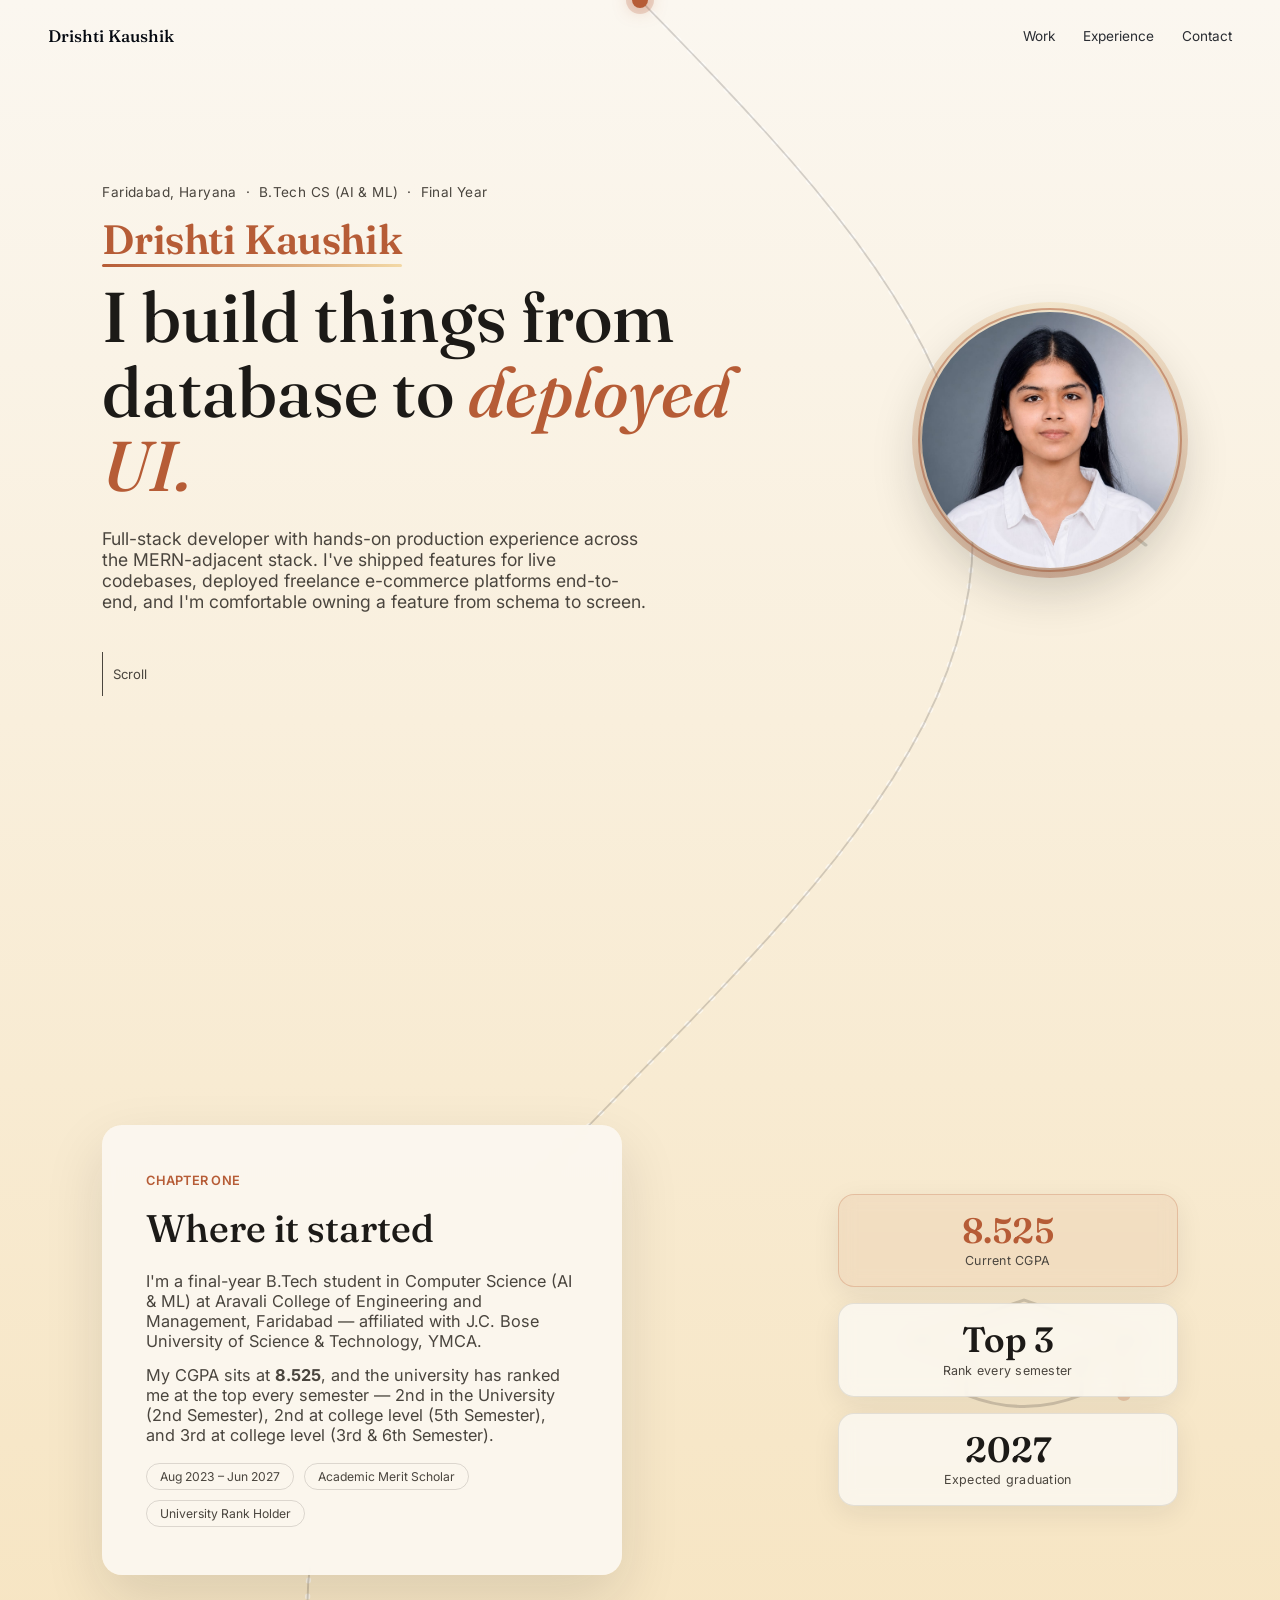
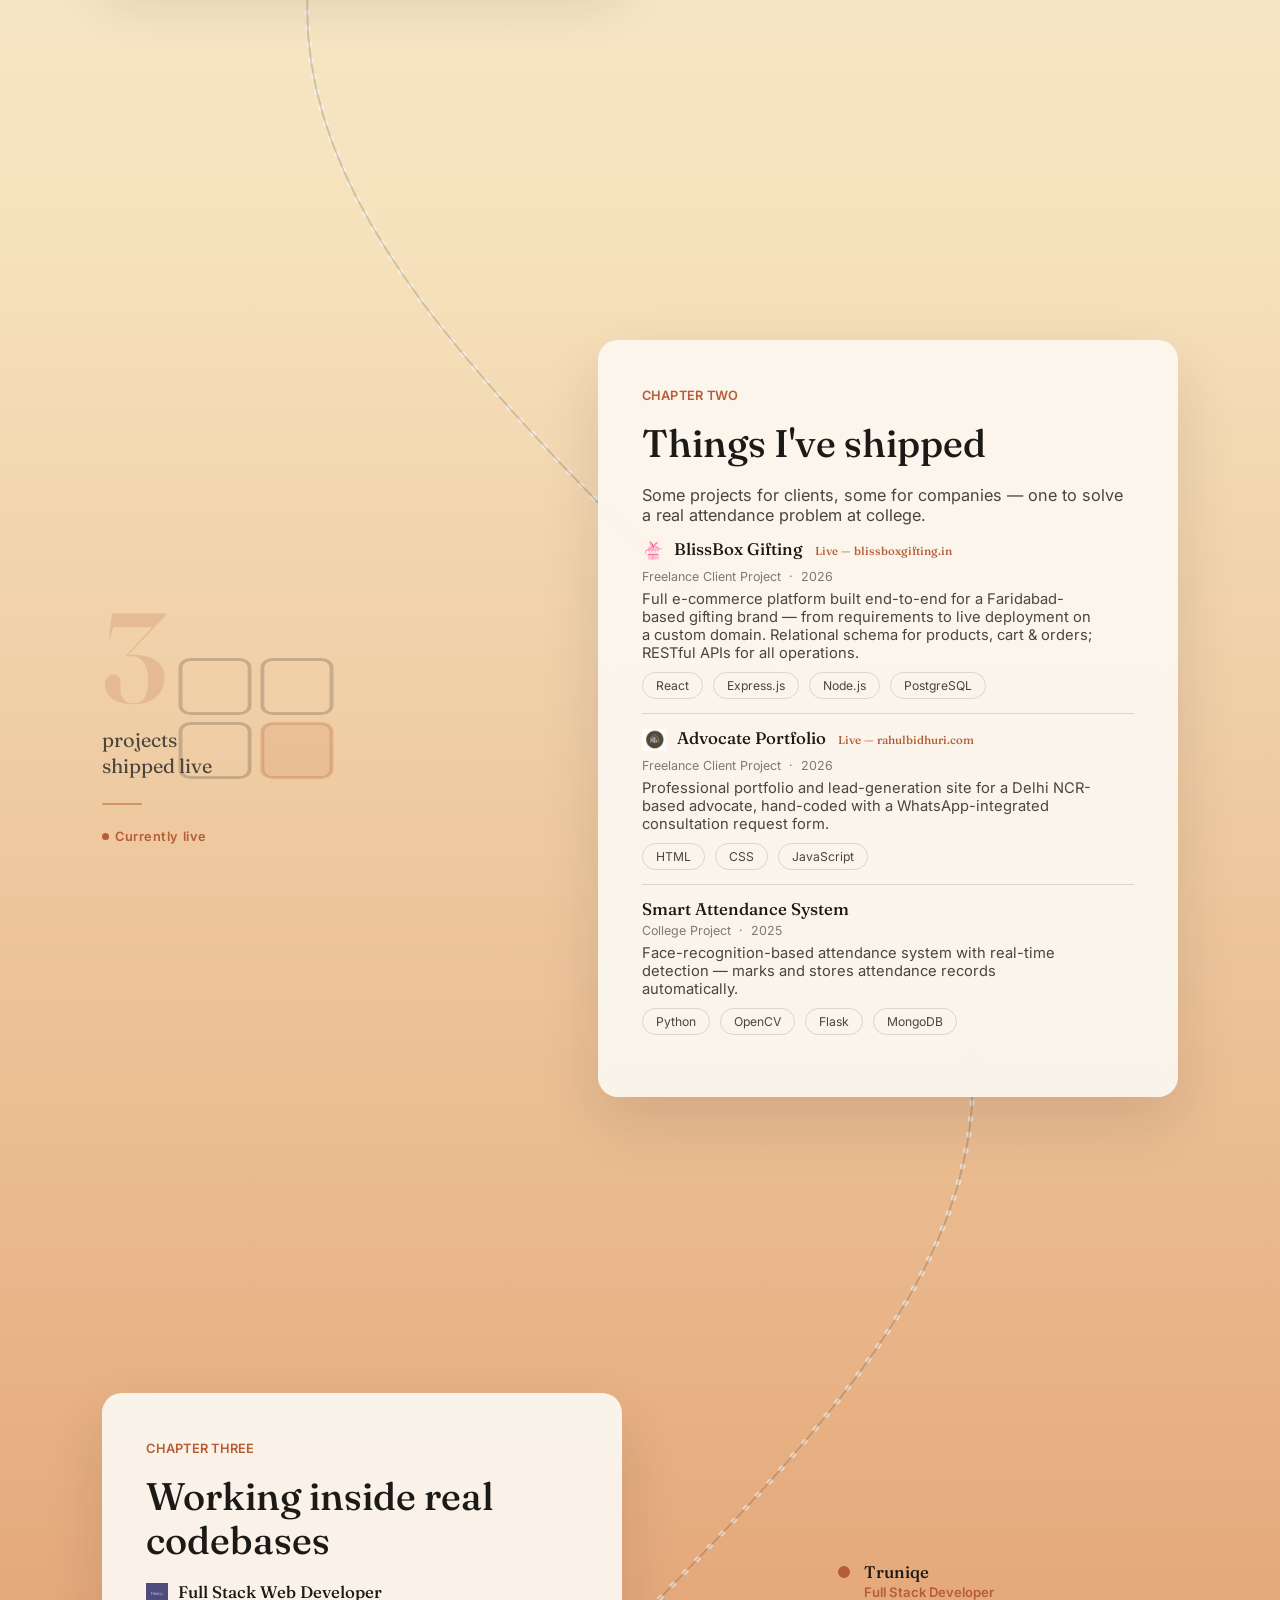
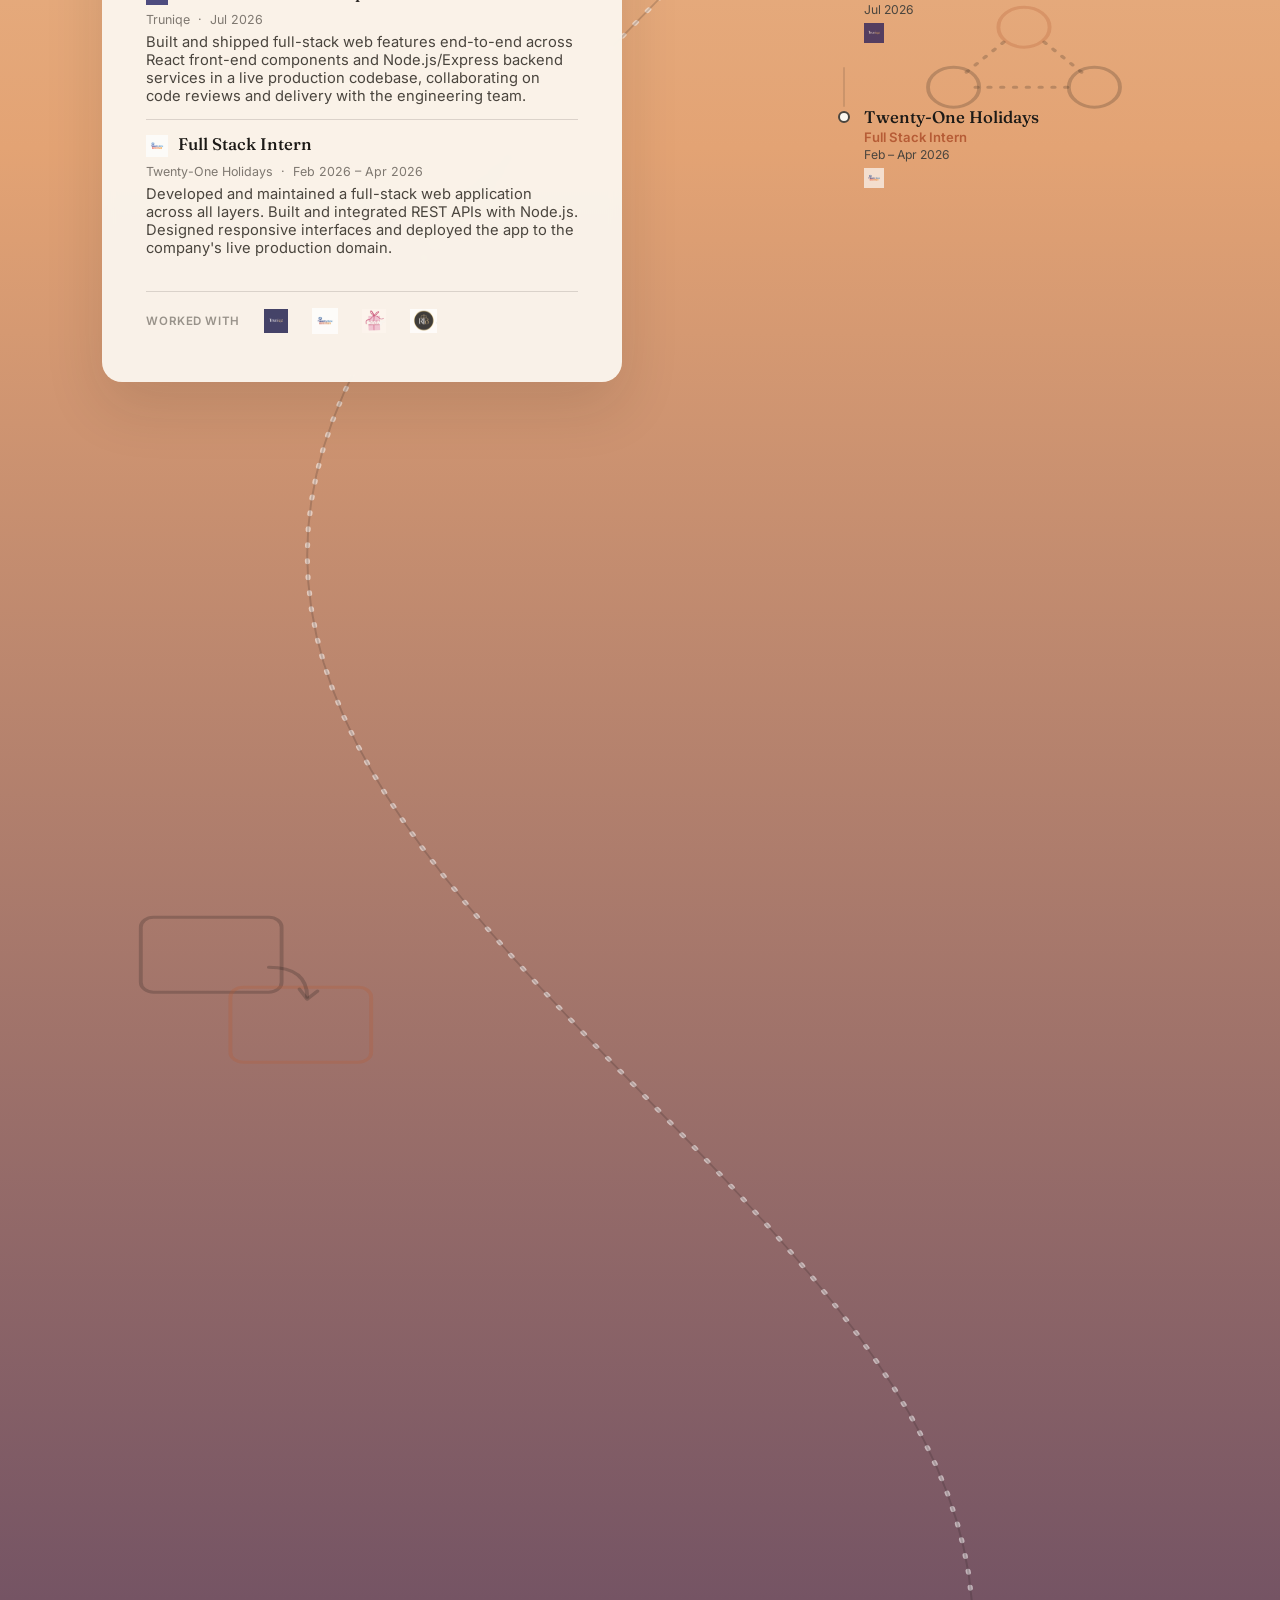
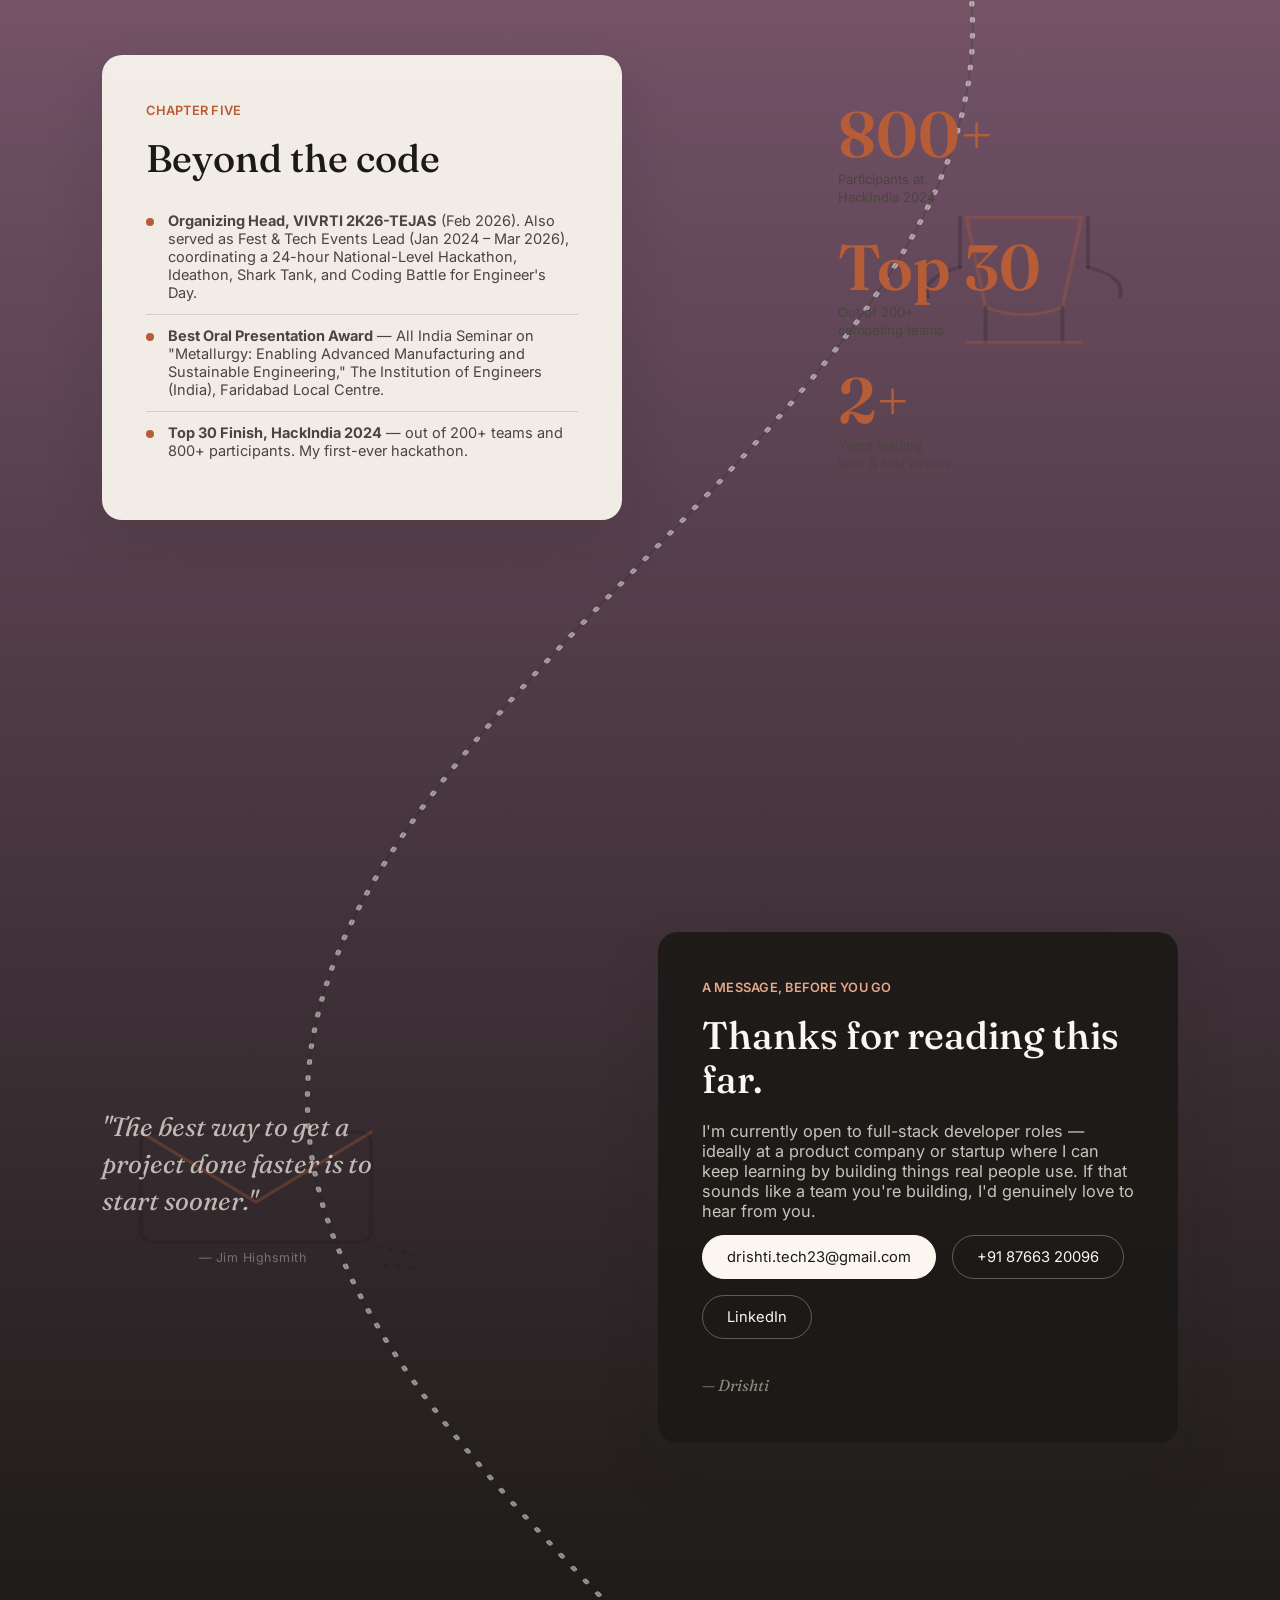
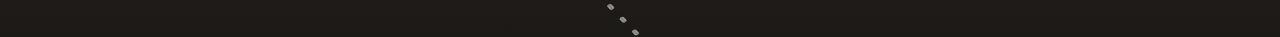
==== index.html @ e334a16b "Add files via upload" ====
<!DOCTYPE html>
<html lang="en">
<head>
<meta charset="UTF-8">
<meta name="viewport" content="width=device-width, initial-scale=1.0, maximum-scale=1, user-scalable=no">
<title>Drishti Kaushik — Full Stack Developer</title>
<meta name="description" content="Drishti Kaushik is a Full Stack Developer (React, Node.js, Express, PostgreSQL, MongoDB) based in Faridabad, India. Final-year B.Tech CS (AI & ML) student with production experience across freelance and internship roles.">
<link rel="preconnect" href="https://fonts.googleapis.com">
<link rel="preconnect" href="https://fonts.gstatic.com" crossorigin>
<link href="https://fonts.googleapis.com/css2?family=Fraunces:ital,opsz,wght@0,9..144,400;0,9..144,500;0,9..144,600;1,9..144,500&family=Inter:wght@400;500;600&display=swap" rel="stylesheet">
<style>
  :root{
    --ink:#1C1A17;
    --ink-soft:#4A453E;
    --paper:#FBF7F0;
    --line: rgba(28,26,23,0.14);
    --accent:#B65C36;
    --font-serif:'Fraunces', serif;
    --font-sans:'Inter', sans-serif;
  }
  *{ margin:0; padding:0; box-sizing:border-box; }
  html{ scroll-behavior:smooth; }
  @media (prefers-reduced-motion: reduce){
    html{ scroll-behavior:auto; }
    *{ transition-duration:0.001ms !important; animation-duration:0.001ms !important; }
  }
  body{
    font-family:var(--font-sans);
    color:var(--ink);
    background:var(--paper);
    overflow-x:hidden;
    position:relative;
  }
  a{ color:inherit; }
  ::selection{ background:var(--accent); color:#fff; }

  /* ---------- continuous illustrated scene ---------- */
  #journeyScene{
    position:absolute;
    top:0; left:0;
    width:100%;
    z-index:0;
    pointer-events:none;
  }
  #journeyScene svg{ display:block; width:100%; height:100%; }

  .trail-marker{
    position:absolute;
    top:0; left:0;
    width:16px; height:16px;
    margin:-8px 0 0 -8px;
    border-radius:50%;
    background:var(--accent);
    box-shadow:0 0 0 6px rgba(182,92,54,0.22), 0 0 18px rgba(182,92,54,0.5);
    z-index:1;
    transition:background .4s ease, box-shadow .4s ease;
  }
  .trail-marker.night{
    background:#F3D9A6;
    box-shadow:0 0 0 6px rgba(243,217,166,0.22), 0 0 18px rgba(243,217,166,0.55);
  }

  /* ---------- nav ---------- */
  .top-nav{
    position:fixed; top:0; left:0; right:0;
    z-index:60;
    display:flex; justify-content:space-between; align-items:center;
    padding:26px 48px;
    mix-blend-mode:difference;
  }
  .top-nav a, .top-nav span{ color:#fff; }
  .brand{ font-family:var(--font-serif); font-size:1.05rem; font-weight:500; }
  .top-nav nav{ display:flex; gap:28px; font-size:0.85rem; }
  .top-nav nav a{ text-decoration:none; opacity:0.85; }
  .top-nav nav a:hover{ opacity:1; }
  @media (max-width:600px){
    .top-nav{ padding:20px 24px; }
    .top-nav nav{ gap:16px; font-size:0.78rem; }
  }

  main{ position:relative; z-index:2; }

  section{
    min-height:100vh;
    display:flex;
    align-items:center;
    padding:140px 8vw;
  }

  /* ---------- hero ---------- */
  .hero{
    flex-direction:row;
    align-items:center;
    justify-content:flex-start;
    gap:6vw;
    padding-top:120px;
    min-height:100vh;
  }
  .hero-photo-col{
    flex-shrink:0;
    display:flex;
    align-items:center;
    justify-content:center;
  }
  .hero-photo-wrap{
    position:relative;
    width:clamp(180px, 20vw, 280px);
    height:clamp(180px, 20vw, 280px);
  }
  .hero-photo-wrap::before{
    content:'';
    position:absolute;
    inset:-10px;
    border-radius:50%;
    background:conic-gradient(from 180deg, var(--accent), #F3D9A6, var(--accent));
    opacity:0.35;
    animation:spinRing 8s linear infinite;
  }
  @keyframes spinRing{ to{ transform:rotate(360deg); } }
  .hero-photo-wrap::after{
    content:'';
    position:absolute;
    inset:-4px;
    border-radius:50%;
    border:2px solid rgba(182,92,54,0.5);
  }
  .hero-photo{
    width:100%; height:100%;
    border-radius:50%;
    object-fit:cover;
    object-position:top center;
    position:relative;
    z-index:1;
    box-shadow:0 20px 50px rgba(28,26,23,0.22);
  }
  .hero-text-col{
    flex:1;
    min-width:0;
  }
  .hero .kicker{
    font-family:var(--font-sans);
    font-size:0.85rem;
    letter-spacing:0.03em;
    color:var(--ink-soft);
    margin-bottom:14px;
  }
  .hero-name{
    font-family:var(--font-serif);
    font-weight:600;
    font-size:clamp(1.5rem, 3.2vw, 2.6rem);
    color:var(--accent);
    display:inline-block;
    position:relative;
    margin-bottom:12px;
    letter-spacing:-0.01em;
  }
  .hero-name::after{
    content:'';
    position:absolute;
    left:0; bottom:-3px;
    width:100%; height:3px;
    border-radius:2px;
    background:linear-gradient(90deg, var(--accent), #F3D9A6, var(--accent));
    background-size:200% 100%;
    animation:shimmer 3s ease-in-out infinite;
  }
  @keyframes shimmer{ 0%,100%{ background-position:0% 50%; } 50%{ background-position:100% 50%; } }
  .hero h1{
    font-family:var(--font-serif);
    font-weight:500;
    font-size:clamp(2.2rem, 5.5vw, 4.6rem);
    line-height:1.06;
    max-width:16ch;
    margin-bottom:24px;
    margin-top:4px;
  }
  .hero h1 em{ font-style:italic; color:var(--accent); }
  .hero p{
    font-size:1.1rem;
    color:var(--ink-soft);
    max-width:50ch;
    margin-bottom:40px;
  }
  .scroll-hint{
    display:flex; align-items:center; gap:10px;
    font-size:0.82rem; color:var(--ink-soft);
  }
  .scroll-hint .stem{
    width:1px; height:44px;
    background:var(--ink-soft);
    animation:hint 2.2s ease-in-out infinite;
  }
  @keyframes hint{ 0%,100%{ transform:scaleY(1); opacity:.6; } 50%{ transform:scaleY(0.4); opacity:1; } }

  /* ---------- chapter panel ---------- */
  .chapter{ justify-content:flex-start; }
  .chapter.reverse{ justify-content:flex-end; }

  .panel{
    background:rgba(251,247,240,0.94);
    backdrop-filter: blur(6px);
    border-radius:20px;
    padding:48px 44px;
    max-width:520px;
    box-shadow:0 24px 60px rgba(28,26,23,0.12);
    opacity:0; transform:translateY(24px);
    transition:opacity .7s ease, transform .7s ease;
  }
  .chapter.in-view .panel{ opacity:1; transform:translateY(0); }

  .panel.dark{
    background:rgba(28,26,23,0.92);
    color:var(--paper);
  }
  .panel.dark .chapter-eyebrow{ color:#E7A788; }
  .panel.dark p{ color:#C9C4BA; }

  .chapter-eyebrow{
    font-size:0.8rem; color:var(--accent);
    font-family:var(--font-sans); font-weight:600;
    letter-spacing:0.02em;
    margin-bottom:18px;
  }
  .panel h2{
    font-family:var(--font-serif); font-weight:500;
    font-size:clamp(1.7rem, 3vw, 2.4rem);
    margin-bottom:20px; line-height:1.15;
  }
  .panel p{
    font-size:1.02rem; color:var(--ink-soft);
    max-width:52ch; margin-bottom:14px;
  }

  .tag-row{ display:flex; flex-wrap:wrap; gap:10px; margin-top:18px; }
  .tag-row span{
    font-size:0.76rem; padding:5px 13px;
    border:1px solid var(--line); border-radius:20px;
    color:var(--ink-soft);
  }

  .work-list{ margin-top:6px; }
  .work-item{
    padding:14px 0;
    border-bottom:1px solid var(--line);
  }
  .work-item:last-child{ border-bottom:none; }
  .work-item:first-child{ padding-top:0; }
  .work-item h3{
    font-family:var(--font-serif); font-weight:500;
    font-size:1.05rem; margin-bottom:4px;
  }
  .work-item p{ font-size:0.92rem; color:var(--ink-soft); max-width:50ch; margin:0; }
  .work-item .status{ font-size:0.72rem; color:var(--accent); margin-left:8px; font-weight:500; }
  .work-item .meta{ font-size:0.78rem; color:var(--ink-soft); opacity:0.7; margin-bottom:6px; }

  /* ---------- skills grid ---------- */
  .skills-grid{
    display:grid;
    grid-template-columns:1fr 1fr;
    gap:16px;
    margin-top:18px;
  }
  .skill-group .sg-label{
    font-size:0.74rem; font-weight:600; letter-spacing:0.04em;
    color:var(--accent); text-transform:uppercase;
    margin-bottom:8px;
  }
  .skill-group .sg-items{
    display:flex; flex-wrap:wrap; gap:6px;
  }
  .skill-group .sg-items span{
    font-size:0.76rem; padding:4px 11px;
    border:1px solid var(--line); border-radius:20px;
    color:var(--ink-soft);
  }

  /* ---------- achievement list ---------- */
  .ach-list{ margin-top:14px; }
  .ach-item{
    display:flex; gap:14px; align-items:flex-start;
    padding:12px 0; border-bottom:1px solid var(--line);
  }
  .ach-item:last-child{ border-bottom:none; }
  .ach-dot{
    width:8px; height:8px; border-radius:50%;
    background:var(--accent); flex-shrink:0;
    margin-top:6px;
  }
  .ach-item p{ font-size:0.91rem; color:var(--ink-soft); margin:0; }

  /* ---------- closing ---------- */
  .closing-links{ display:flex; gap:16px; flex-wrap:wrap; margin-top:8px; }
  .closing-links a{
    font-size:0.92rem; text-decoration:none;
    padding:12px 24px; border-radius:28px;
    border:1px solid rgba(251,247,240,0.3);
    transition:background .2s ease, border-color .2s ease;
  }
  .closing-links a.primary{ background:var(--paper); color:var(--ink); border-color:var(--paper); }
  .closing-links a:hover{ border-color:#fff; }
  .closing-sign{
    margin-top:36px; font-family:var(--font-serif); font-style:italic;
    color:#8f897d; font-size:1rem;
  }

  /* ---------- logo strip ---------- */
  .logo-strip{
    display:flex;
    align-items:center;
    gap:24px;
    flex-wrap:wrap;
    margin-top:20px;
    padding-top:16px;
    border-top:1px solid var(--line);
  }
  .logo-strip-label{
    font-size:0.72rem;
    font-weight:600;
    letter-spacing:0.05em;
    color:var(--ink-soft);
    opacity:0.55;
    text-transform:uppercase;
    white-space:nowrap;
  }
  .logo-strip img{
    height:28px;
    width:auto;
    object-fit:contain;
    opacity:0.75;
    transition:opacity .25s ease, filter .25s ease;
    filter:grayscale(30%);
  }
  .logo-strip img:hover{
    opacity:1;
    filter:grayscale(0%);
  }
  /* client logo inline in work-item header */
  .work-item-head{
    display:flex;
    align-items:center;
    gap:10px;
    margin-bottom:6px;
    flex-wrap:wrap;
  }
  .client-logo{
    height:22px;
    width:auto;
    object-fit:contain;
    opacity:0.7;
    flex-shrink:0;
    transition:opacity .2s;
  }
  .work-item:hover .client-logo{ opacity:1; }

  /* ---------- side deco panels ---------- */
  .chapter.has-deco{ justify-content:space-between; gap:4vw; }
  .side-deco{
    flex:1;
    max-width:340px;
    display:flex;
    flex-direction:column;
    align-items:center;
    justify-content:center;
    gap:16px;
    opacity:0;
    transform:translateY(20px);
    transition:opacity .8s ease .15s, transform .8s ease .15s;
    pointer-events:none;
  }
  .chapter.in-view .side-deco{ opacity:1; transform:translateY(0); }

  /* stat cards (ch1 education) */
  .stat-card{
    background:rgba(251,247,240,0.88);
    backdrop-filter:blur(8px);
    border:1px solid rgba(28,26,23,0.1);
    border-radius:16px;
    padding:18px 28px;
    text-align:center;
    width:100%;
    box-shadow:0 8px 28px rgba(28,26,23,0.08);
    transition:transform .3s ease, box-shadow .3s ease;
  }
  .stat-card:hover{ transform:translateY(-3px); box-shadow:0 14px 36px rgba(28,26,23,0.13); }
  .stat-card.accent{ background:rgba(182,92,54,0.08); border-color:rgba(182,92,54,0.25); }
  .stat-num{
    font-family:var(--font-serif);
    font-size:2.2rem;
    font-weight:600;
    color:var(--ink);
    line-height:1;
  }
  .stat-card.accent .stat-num{ color:var(--accent); }
  .stat-label{
    font-size:0.78rem;
    color:var(--ink-soft);
    margin-top:5px;
    letter-spacing:0.02em;
  }

  /* project count deco (work section) */
  .deco-projects-count{ align-items:flex-start; }
  .big-count{
    font-family:var(--font-serif);
    font-size:clamp(5rem, 10vw, 8rem);
    font-weight:600;
    line-height:1;
    color:var(--accent);
    opacity:0.18;
  }
  .big-count-label{
    font-family:var(--font-serif);
    font-size:1.25rem;
    color:var(--ink-soft);
    margin-top:-10px;
    line-height:1.3;
  }
  .deco-divider{
    width:40px; height:2px;
    background:var(--accent);
    border-radius:2px;
    margin:8px 0;
    opacity:0.5;
  }
  .deco-live-tag{
    display:inline-flex; align-items:center; gap:6px;
    font-size:0.8rem; font-weight:600;
    color:var(--accent);
    letter-spacing:0.04em;
  }
  .deco-live-tag::before{
    content:'';
    width:7px; height:7px; border-radius:50%;
    background:var(--accent);
    animation:pulse 1.8s ease-in-out infinite;
  }
  @keyframes pulse{ 0%,100%{opacity:1;transform:scale(1);} 50%{opacity:0.4;transform:scale(0.7);} }

  /* employment timeline deco (experience) */
  .deco-timeline{ align-items:flex-start; gap:0; }
  .tl-item{ display:flex; gap:14px; align-items:flex-start; }
  .tl-dot{
    width:12px; height:12px; border-radius:50%;
    border:2px solid var(--ink-soft);
    background:var(--paper);
    flex-shrink:0; margin-top:4px;
    transition:border-color .3s;
  }
  .tl-dot.accent{ border-color:var(--accent); background:var(--accent); }
  .tl-content{ padding-bottom:24px; }
  .tl-connector{ width:2px; height:40px; background:rgba(28,26,23,0.12); margin-left:5px; border-radius:1px; }
  .tl-co{ font-family:var(--font-serif); font-size:1.05rem; font-weight:500; color:var(--ink); }
  .tl-role{ font-size:0.82rem; color:var(--accent); font-weight:600; margin-top:2px; }
  .tl-dates{ font-size:0.76rem; color:var(--ink-soft); margin-top:2px; }
  .tl-logo{ height:20px; width:auto; object-fit:contain; opacity:0.65; margin-top:6px; display:block; }

  /* terminal / code deco (skills) */
  .deco-terminal{
    width:100%; max-width:320px;
    background:rgba(28,26,23,0.90);
    border-radius:14px;
    overflow:hidden;
    box-shadow:0 16px 40px rgba(28,26,23,0.28);
  }
  .term-bar{
    background:rgba(255,255,255,0.07);
    padding:10px 14px;
    display:flex; align-items:center; gap:7px;
  }
  .term-dot{ width:10px; height:10px; border-radius:50%; flex-shrink:0; }
  .term-dot.r{ background:#FF5F56; }
  .term-dot.y{ background:#FFBD2E; }
  .term-dot.g{ background:#27C93F; }
  .term-title{ font-size:0.72rem; color:rgba(255,255,255,0.35); margin-left:auto; }
  .term-body{ padding:16px 18px; font-family:'Courier New', monospace; font-size:0.8rem; line-height:1.7; color:rgba(251,247,240,0.75); }
  .term-kw{ color:#E7A788; }
  .term-str{ color:#B8E49A; }
  .term-cursor{ color:var(--accent); animation:blink 1.1s step-end infinite; }
  @keyframes blink{ 0%,100%{opacity:1;} 50%{opacity:0;} }

  /* achievement numbers deco (ch5) */
  .deco-ach-nums{ gap:28px; align-items:flex-start; }
  .ach-num-item{}
  .ach-big-num{
    font-family:var(--font-serif);
    font-size:clamp(2.8rem, 5vw, 4rem);
    font-weight:600;
    color:var(--accent);
    line-height:1;
  }
  .ach-big-label{
    font-size:0.82rem;
    color:var(--ink-soft);
    margin-top:4px;
    line-height:1.4;
  }

  /* closing pull-quote */
  .deco-quote{
    max-width:300px;
    text-align:left;
  }
  .deco-quote blockquote{
    font-family:var(--font-serif);
    font-style:italic;
    font-size:clamp(1.2rem, 2.5vw, 1.65rem);
    color:rgba(251,247,240,0.7);
    line-height:1.4;
  }
  .deco-quote cite{
    display:block;
    font-size:0.78rem;
    color:rgba(251,247,240,0.35);
    margin-top:14px;
    font-style:normal;
    letter-spacing:0.04em;
  }

  @media (max-width:860px){
    section{ padding:110px 6vw; }
    .chapter, .chapter.reverse, .chapter.has-deco{ justify-content:center; }
    .panel{ max-width:100%; padding:36px 28px; }
    .skills-grid{ grid-template-columns:1fr; }
    .hero{ flex-direction:column-reverse; align-items:flex-start; gap:32px; }
    .hero-photo-wrap{ width:140px; height:140px; }
    .side-deco{ display:none; }
  }
</style>
</head>
<body>

<div id="journeyScene">
  <svg id="journeySvg" xmlns="http://www.w3.org/2000/svg" preserveAspectRatio="none"></svg>
  <div class="trail-marker" id="trailMarker"></div>
</div>

<header class="top-nav">
  <span class="brand">Drishti Kaushik</span>
  <nav>
    <a href="#work">Work</a>
    <a href="#experience">Experience</a>
    <a href="#closing">Contact</a>
  </nav>
</header>

<main>

<section class="hero" id="hero">
  <div class="hero-text-col">
    <div class="kicker">Faridabad, Haryana &nbsp;·&nbsp; B.Tech CS (AI &amp; ML) &nbsp;·&nbsp; Final Year</div>
    <div class="hero-name">Drishti Kaushik</div>
    <h1>I build things from<br>database to <em>deployed UI.</em></h1>
    <p>Full-stack developer with hands-on production experience across the MERN-adjacent stack. I've shipped features for live codebases, deployed freelance e-commerce platforms end-to-end, and I'm comfortable owning a feature from schema to screen.</p>
    <div class="scroll-hint"><div class="stem"></div>Scroll</div>
  </div>
  <div class="hero-photo-col">
    <div class="hero-photo-wrap">
      <img src="profile.jpeg" alt="Drishti Kaushik" class="hero-photo">
    </div>
  </div>
</section>

<section class="chapter has-deco" id="ch1">
  <div class="panel">
    <div class="chapter-eyebrow">CHAPTER ONE</div>
    <h2>Where it started</h2>
    <p>I'm a final-year B.Tech student in Computer Science (AI &amp; ML) at Aravali College of Engineering and Management, Faridabad — affiliated with J.C. Bose University of Science &amp; Technology, YMCA.</p>
    <p>My CGPA sits at <strong>8.525</strong>, and the university has ranked me at the top every semester — 2nd in the University (2nd Semester), 2nd at college level (5th Semester), and 3rd at college level (3rd &amp; 6th Semester).</p>
    <div class="tag-row">
      <span>Aug 2023 – Jun 2027</span>
      <span>Academic Merit Scholar</span>
      <span>University Rank Holder</span>
    </div>
  </div>
  <div class="side-deco" aria-hidden="true">
    <div class="stat-card accent">
      <div class="stat-num">8.525</div>
      <div class="stat-label">Current CGPA</div>
    </div>
    <div class="stat-card">
      <div class="stat-num">Top 3</div>
      <div class="stat-label">Rank every semester</div>
    </div>
    <div class="stat-card">
      <div class="stat-num">2027</div>
      <div class="stat-label">Expected graduation</div>
    </div>
  </div>
</section>

<section class="chapter reverse has-deco" id="work">
  <div class="side-deco deco-projects-count" aria-hidden="true">
    <div class="big-count">3</div>
    <div class="big-count-label">projects<br>shipped live</div>
    <div class="deco-divider"></div>
    <div class="deco-live-tag">Currently live</div>
  </div>
  <div class="panel" style="max-width:580px;">
    <div class="chapter-eyebrow">CHAPTER TWO</div>
    <h2>Things I've shipped</h2>
    <p>Some projects for clients, some for companies — one to solve a real attendance problem at college.</p>
    <div class="work-list">
      <div class="work-item">
        <div class="work-item-head">
          <img src="Logos/blissbox-logo.png" alt="BlissBox Gifting" class="client-logo">
          <h3>BlissBox Gifting <span class="status">Live — blissboxgifting.in</span></h3>
        </div>
        <div class="meta">Freelance Client Project &nbsp;·&nbsp; 2026</div>
        <p>Full e-commerce platform built end-to-end for a Faridabad-based gifting brand — from requirements to live deployment on a custom domain. Relational schema for products, cart &amp; orders; RESTful APIs for all operations.</p>
        <div class="tag-row" style="margin-top:10px;"><span>React</span><span>Express.js</span><span>Node.js</span><span>PostgreSQL</span></div>
      </div>
      <div class="work-item">
        <div class="work-item-head">
          <img src="Logos/rb-logo.png" alt="rahulbidhuri.com" class="client-logo">
          <h3>Advocate Portfolio <span class="status">Live — rahulbidhuri.com</span></h3>
        </div>
        <div class="meta">Freelance Client Project &nbsp;·&nbsp; 2026</div>
        <p>Professional portfolio and lead-generation site for a Delhi NCR-based advocate, hand-coded with a WhatsApp-integrated consultation request form.</p>
        <div class="tag-row" style="margin-top:10px;"><span>HTML</span><span>CSS</span><span>JavaScript</span></div>
      </div>
      <div class="work-item">
        <h3>Smart Attendance System</h3>
        <div class="meta">College Project &nbsp;·&nbsp; 2025</div>
        <p>Face-recognition-based attendance system with real-time detection — marks and stores attendance records automatically.</p>
        <div class="tag-row" style="margin-top:10px;"><span>Python</span><span>OpenCV</span><span>Flask</span><span>MongoDB</span></div>
      </div>
    </div>
  </div>
</section>

<section class="chapter has-deco" id="experience">
  <div class="panel">
    <div class="chapter-eyebrow">CHAPTER THREE</div>
    <h2>Working inside real codebases</h2>
    <div class="work-list">
      <div class="work-item">
        <div class="work-item-head">
          <img src="Logos/truniqe-logo.png" alt="Truniqe" class="client-logo">
          <h3>Full Stack Web Developer</h3>
        </div>
        <div class="meta">Truniqe &nbsp;·&nbsp; Jul 2026</div>
        <p>Built and shipped full-stack web features end-to-end across React front-end components and Node.js/Express backend services in a live production codebase, collaborating on code reviews and delivery with the engineering team.</p>
      </div>
      <div class="work-item">
        <div class="work-item-head">
          <img src="Logos/twentyoneholidays-logo.png" alt="Twenty-One Holidays" class="client-logo">
          <h3>Full Stack Intern</h3>
        </div>
        <div class="meta">Twenty-One Holidays &nbsp;·&nbsp; Feb 2026 – Apr 2026</div>
        <p>Developed and maintained a full-stack web application across all layers. Built and integrated REST APIs with Node.js. Designed responsive interfaces and deployed the app to the company's live production domain.</p>
      </div>
    </div>
    <div class="logo-strip">
      <span class="logo-strip-label">Worked with</span>
      <img src="Logos/truniqe-logo.png" alt="Truniqe" style="height:24px;">
      <img src="Logos/twentyoneholidays-logo.png" alt="Twenty-One Holidays" style="height:26px;">
      <img src="Logos/blissbox-logo.png" alt="BlissBox Gifting" style="height:24px;">
      <img src="Logos/rb-logo.png" alt="Rahul Bidhuri" style="height:24px;">
    </div>
  </div>
  <div class="side-deco deco-timeline" aria-hidden="true">
    <div class="tl-item">
      <div class="tl-dot accent"></div>
      <div class="tl-content">
        <div class="tl-co">Truniqe</div>
        <div class="tl-role">Full Stack Developer</div>
        <div class="tl-dates">Jul 2026</div>
        <img src="Logos/truniqe-logo.png" alt="" class="tl-logo">
      </div>
    </div>
    <div class="tl-connector"></div>
    <div class="tl-item">
      <div class="tl-dot"></div>
      <div class="tl-content">
        <div class="tl-co">Twenty-One Holidays</div>
        <div class="tl-role">Full Stack Intern</div>
        <div class="tl-dates">Feb – Apr 2026</div>
        <img src="Logos/twentyoneholidays-logo.png" alt="" class="tl-logo">
      </div>
    </div>
  </div>
</section>

<section class="chapter reverse has-deco" id="ch4">
  <div class="side-deco" aria-hidden="true">
    <div class="deco-terminal">
      <div class="term-bar">
        <span class="term-dot r"></span>
        <span class="term-dot y"></span>
        <span class="term-dot g"></span>
        <span class="term-title">stack.js</span>
      </div>
      <div class="term-body">
        <div><span class="term-kw">const</span> stack = {</div>
        <div>&nbsp;&nbsp;frontend: <span class="term-str">'React.js'</span>,</div>
        <div>&nbsp;&nbsp;backend: <span class="term-str">'Node + Express'</span>,</div>
        <div>&nbsp;&nbsp;db: [<span class="term-str">'PostgreSQL'</span>,</div>
        <div>&nbsp;&nbsp;&nbsp;&nbsp;&nbsp;&nbsp;<span class="term-str">'MongoDB'</span>],</div>
        <div>&nbsp;&nbsp;tools: <span class="term-str">'Git, Render'</span>,</div>
        <div>&nbsp;&nbsp;leetcode: <span class="term-str">'50+ solved'</span></div>
        <div>};</div>
        <div class="term-cursor">▌</div>
      </div>
    </div>
  </div>
  <div class="panel" style="max-width:560px;">
    <div class="chapter-eyebrow">CHAPTER FOUR</div>
    <h2>Technical skills</h2>
    <div class="skills-grid">
      <div class="skill-group">
        <div class="sg-label">Languages</div>
        <div class="sg-items">
          <span>JavaScript</span><span>Python</span><span>SQL</span><span>C++</span>
        </div>
      </div>
      <div class="skill-group">
        <div class="sg-label">Full-Stack / Web</div>
        <div class="sg-items">
          <span>React.js</span><span>Node.js</span><span>Express.js</span><span>REST APIs</span><span>HTML5</span><span>CSS3</span>
        </div>
      </div>
      <div class="skill-group">
        <div class="sg-label">Databases</div>
        <div class="sg-items">
          <span>PostgreSQL</span><span>MongoDB</span>
        </div>
      </div>
      <div class="skill-group">
        <div class="sg-label">Tools &amp; Other</div>
        <div class="sg-items">
          <span>Git</span><span>OpenCV</span><span>Render</span><span>Razorpay</span>
        </div>
      </div>
    </div>
    <p style="margin-top:22px; font-size:0.9rem; color:var(--ink-soft);">Also: <strong>50+ LeetCode problems</strong> solved — data structures &amp; algorithms.</p>
  </div>
</section>

<section class="chapter has-deco" id="ch5">
  <div class="panel">
    <div class="chapter-eyebrow">CHAPTER FIVE</div>
    <h2>Beyond the code</h2>
    <div class="ach-list">
      <div class="ach-item">
        <div class="ach-dot"></div>
        <p><strong>Organizing Head, VIVRTI 2K26-TEJAS</strong> (Feb 2026). Also served as Fest &amp; Tech Events Lead (Jan 2024 – Mar 2026), coordinating a 24-hour National-Level Hackathon, Ideathon, Shark Tank, and Coding Battle for Engineer's Day.</p>
      </div>
      <div class="ach-item">
        <div class="ach-dot"></div>
        <p><strong>Best Oral Presentation Award</strong> — All India Seminar on "Metallurgy: Enabling Advanced Manufacturing and Sustainable Engineering," The Institution of Engineers (India), Faridabad Local Centre.</p>
      </div>
      <div class="ach-item">
        <div class="ach-dot"></div>
        <p><strong>Top 30 Finish, HackIndia 2024</strong> — out of 200+ teams and 800+ participants. My first-ever hackathon.</p>
      </div>
    </div>
  </div>
  <div class="side-deco deco-ach-nums" aria-hidden="true">
    <div class="ach-num-item">
      <div class="ach-big-num">800+</div>
      <div class="ach-big-label">Participants at<br>HackIndia 2024</div>
    </div>
    <div class="ach-num-item">
      <div class="ach-big-num">Top 30</div>
      <div class="ach-big-label">Out of 200+<br>competing teams</div>
    </div>
    <div class="ach-num-item">
      <div class="ach-big-num">2+</div>
      <div class="ach-big-label">Years leading<br>tech &amp; fest events</div>
    </div>
  </div>
</section>

<section class="chapter reverse has-deco" id="closing">
  <div class="side-deco deco-quote" aria-hidden="true">
    <blockquote>"The best way to get a project done faster is to start sooner."</blockquote>
    <cite>— Jim Highsmith</cite>
  </div>
  <div class="panel dark">
    <div class="chapter-eyebrow">A MESSAGE, BEFORE YOU GO</div>
    <h2>Thanks for reading this far.</h2>
    <p>I'm currently open to full-stack developer roles — ideally at a product company or startup where I can keep learning by building things real people use. If that sounds like a team you're building, I'd genuinely love to hear from you.</p>
    <div class="closing-links">
      <a href="mailto:drishti.tech23@gmail.com" class="primary">drishti.tech23@gmail.com</a>
      <a href="tel:+918766320096">+91 87663 20096</a>
      <a href="https://linkedin.com/in/drishti-kaushik-465630304" target="_blank" rel="noopener">LinkedIn</a>
    </div>
    <div class="closing-sign">— Drishti</div>
  </div>
</section>

</main>

<script>
(function(){
  const svg = document.getElementById('journeySvg');
  const scene = document.getElementById('journeyScene');
  const marker = document.getElementById('trailMarker');
  const VBW = 1000;
  const WAVES = 3;

  function xUnits(t){
    return 500 + 260 * Math.sin(t * Math.PI * 2 * WAVES);
  }

  let H = 0;

  function buildScene(){
    H = Math.max(document.documentElement.scrollHeight, window.innerHeight);
    scene.style.height = H + 'px';
    svg.setAttribute('viewBox', `0 0 ${VBW} ${H}`);
    svg.innerHTML = '';

    const NS = 'http://www.w3.org/2000/svg';
    function el(tag, attrs){
      const e = document.createElementNS(NS, tag);
      for (const k in attrs) e.setAttribute(k, attrs[k]);
      return e;
    }

    const defs = el('defs', {});
    const grad = el('linearGradient', { id:'sky', x1:'0', y1:'0', x2:'0', y2:'1' });
    const stops = [['0%', '#FBF7F0'], ['28%', '#F6E3BE'], ['52%', '#E3A374'], ['76%', '#6E4F63'], ['100%', '#1C1A17']];
    stops.forEach(([off,col]) => grad.appendChild(el('stop', { offset:off, 'stop-color':col })));
    defs.appendChild(grad);
    svg.appendChild(defs);
    svg.appendChild(el('rect', { x:0, y:0, width:VBW, height:H, fill:'url(#sky)' }));

    function addIcon(type, cx, cy, tone){
      const stroke = `rgba(28,26,23,${(0.16 + tone*0.10).toFixed(3)})`;
      const accent = `rgba(182,92,54,${(0.22 + tone*0.10).toFixed(3)})`;
      const g = el('g', { transform:`translate(${cx},${cy})`, fill:'none', stroke:stroke, 'stroke-width':3, 'stroke-linecap':'round', 'stroke-linejoin':'round' });

      if (type === 'lens'){
        g.appendChild(el('circle', { cx:-10, cy:-10, r:70 }));
        g.appendChild(el('circle', { cx:-10, cy:-10, r:26, stroke:accent }));
        g.appendChild(el('line', { x1:40, y1:40, x2:95, y2:95 }));
        [0,60,120,180,240,300].forEach(a=>{
          const r1=34, r2=44, rad=a*Math.PI/180;
          g.appendChild(el('line', { x1:-10+r1*Math.cos(rad), y1:-10+r1*Math.sin(rad), x2:-10+r2*Math.cos(rad), y2:-10+r2*Math.sin(rad) }));
        });
      } else if (type === 'cap'){
        g.appendChild(el('path', { d:'M -90 -10 L 0 -50 L 90 -10 L 0 30 Z' }));
        g.appendChild(el('path', { d:'M -45 8 L -45 45 Q 0 68 45 45 L 45 8', stroke:stroke }));
        g.appendChild(el('line', { x1:78, y1:-3, x2:78, y2:40, stroke:accent }));
        g.appendChild(el('circle', { cx:78, cy:46, r:5, fill:accent, stroke:'none' }));
      } else if (type === 'grid'){
        const s=54, gap=10;
        [[-s-gap/2,-s-gap/2],[gap/2,-s-gap/2],[-s-gap/2,gap/2],[gap/2,gap/2]].forEach((p,i)=>{
          g.appendChild(el('rect', { x:p[0], y:p[1], width:s, height:s, rx:8, stroke: i===3?accent:stroke, fill: i===3? accent.replace(/[\d.]+\)$/,'0.12)') : 'none' }));
        });
      } else if (type === 'nodes'){
        g.appendChild(el('circle', { cx:-55, cy:0, r:20 }));
        g.appendChild(el('circle', { cx:55, cy:0, r:20 }));
        g.appendChild(el('circle', { cx:0, cy:-60, r:20, stroke:accent }));
        g.appendChild(el('line', { x1:-38, y1:0, x2:38, y2:0, 'stroke-dasharray':'2 8' }));
        g.appendChild(el('line', { x1:-45, y1:-15, x2:-13, y2:-48, 'stroke-dasharray':'2 8' }));
        g.appendChild(el('line', { x1:45, y1:-15, x2:13, y2:-48, 'stroke-dasharray':'2 8' }));
      } else if (type === 'rebuild'){
        g.appendChild(el('rect', { x:-90, y:-70, width:110, height:75, rx:10 }));
        g.appendChild(el('rect', { x:-20, y:0, width:110, height:75, rx:10, stroke:accent }));
        g.appendChild(el('path', { d:'M 10 -20 Q 40 -20 40 10', 'marker-end':'none' }));
        g.appendChild(el('path', { d:'M 34 2 L 40 12 L 48 4', fill:'none' }));
      } else if (type === 'trophy'){
        g.appendChild(el('path', { d:'M -45 -70 L 45 -70 L 30 20 Q 0 35 -30 20 Z', stroke:accent }));
        g.appendChild(el('line', { x1:-50, y1:-70, x2:-50, y2:-20, stroke:stroke }));
        g.appendChild(el('path', { d:'M -50 -20 Q -80 -10 -75 10', stroke:stroke }));
        g.appendChild(el('line', { x1:50, y1:-70, x2:50, y2:-20, stroke:stroke }));
        g.appendChild(el('path', { d:'M 50 -20 Q 80 -10 75 10', stroke:stroke }));
        g.appendChild(el('line', { x1:-30, y1:20, x2:-30, y2:55, stroke:stroke }));
        g.appendChild(el('line', { x1:30, y1:20, x2:30, y2:55, stroke:stroke }));
        g.appendChild(el('line', { x1:-45, y1:55, x2:45, y2:55, stroke:accent }));
      } else if (type === 'envelope'){
        g.appendChild(el('rect', { x:-90, y:-55, width:180, height:110, rx:10 }));
        g.appendChild(el('path', { d:'M -90 -55 L 0 15 L 90 -55', stroke:accent }));
        g.appendChild(el('line', { x1:95, y1:60, x2:130, y2:70, 'stroke-dasharray':'2 8' }));
        g.appendChild(el('line', { x1:100, y1:78, x2:128, y2:82, 'stroke-dasharray':'2 8' }));
      }
      svg.appendChild(g);
    }

    const iconMap = [
      ['hero','lens'], ['ch1','cap'], ['work','grid'],
      ['experience','nodes'], ['ch4','rebuild'], ['ch5','trophy'], ['closing','envelope']
    ];
    iconMap.forEach(([id,type]) => {
      const secEl = document.getElementById(id);
      if (!secEl) return;
      const rect = secEl.getBoundingClientRect();
      const cy = rect.top + window.scrollY + rect.height/2;
      const t = Math.min(1, Math.max(0, cy / H));
      const isReverse = secEl.classList.contains('reverse');
      const cx = isReverse ? VBW*0.20 : VBW*0.80;
      addIcon(type, cx, cy, t);
    });

    const steps = 240;
    let d = '';
    for (let i = 0; i <= steps; i++){
      const t = i / steps;
      const x = xUnits(t);
      const y = t * H;
      d += (i === 0 ? 'M' : 'L') + x.toFixed(1) + ' ' + y.toFixed(1) + ' ';
    }
    svg.appendChild(el('path', { d:d, fill:'none', stroke:'rgba(255,255,255,0.55)', 'stroke-width':4, 'stroke-linecap':'round', 'stroke-dasharray':'2 14' }));
    svg.appendChild(el('path', { d:d, fill:'none', stroke:'rgba(28,26,23,0.18)', 'stroke-width':1.5 }));
  }

  function updateMarker(){
    const maxScroll = Math.max(1, document.documentElement.scrollHeight - window.innerHeight);
    const t = Math.min(1, Math.max(0, window.scrollY / maxScroll));
    const containerW = scene.clientWidth || window.innerWidth;
    const xPx = (xUnits(t) / VBW) * containerW;
    const yPx = t * H;
    marker.style.left = xPx + 'px';
    marker.style.top = yPx + 'px';
    marker.classList.toggle('night', t > 0.72);
  }

  let resizeTimer;
  function onResize(){
    clearTimeout(resizeTimer);
    resizeTimer = setTimeout(() => { buildScene(); updateMarker(); }, 150);
  }

  window.addEventListener('scroll', updateMarker, { passive:true });
  window.addEventListener('resize', onResize);
  window.addEventListener('load', () => { buildScene(); updateMarker(); });
  if (document.fonts && document.fonts.ready){
    document.fonts.ready.then(() => { buildScene(); updateMarker(); });
  }
  buildScene();
  updateMarker();
})();

const chapters = document.querySelectorAll('.chapter');
const io = new IntersectionObserver((entries) => {
  entries.forEach(e => { if (e.isIntersecting) e.target.classList.add('in-view'); });
}, { threshold: 0.3 });
chapters.forEach(c => io.observe(c));
</script>

</body>
</html>
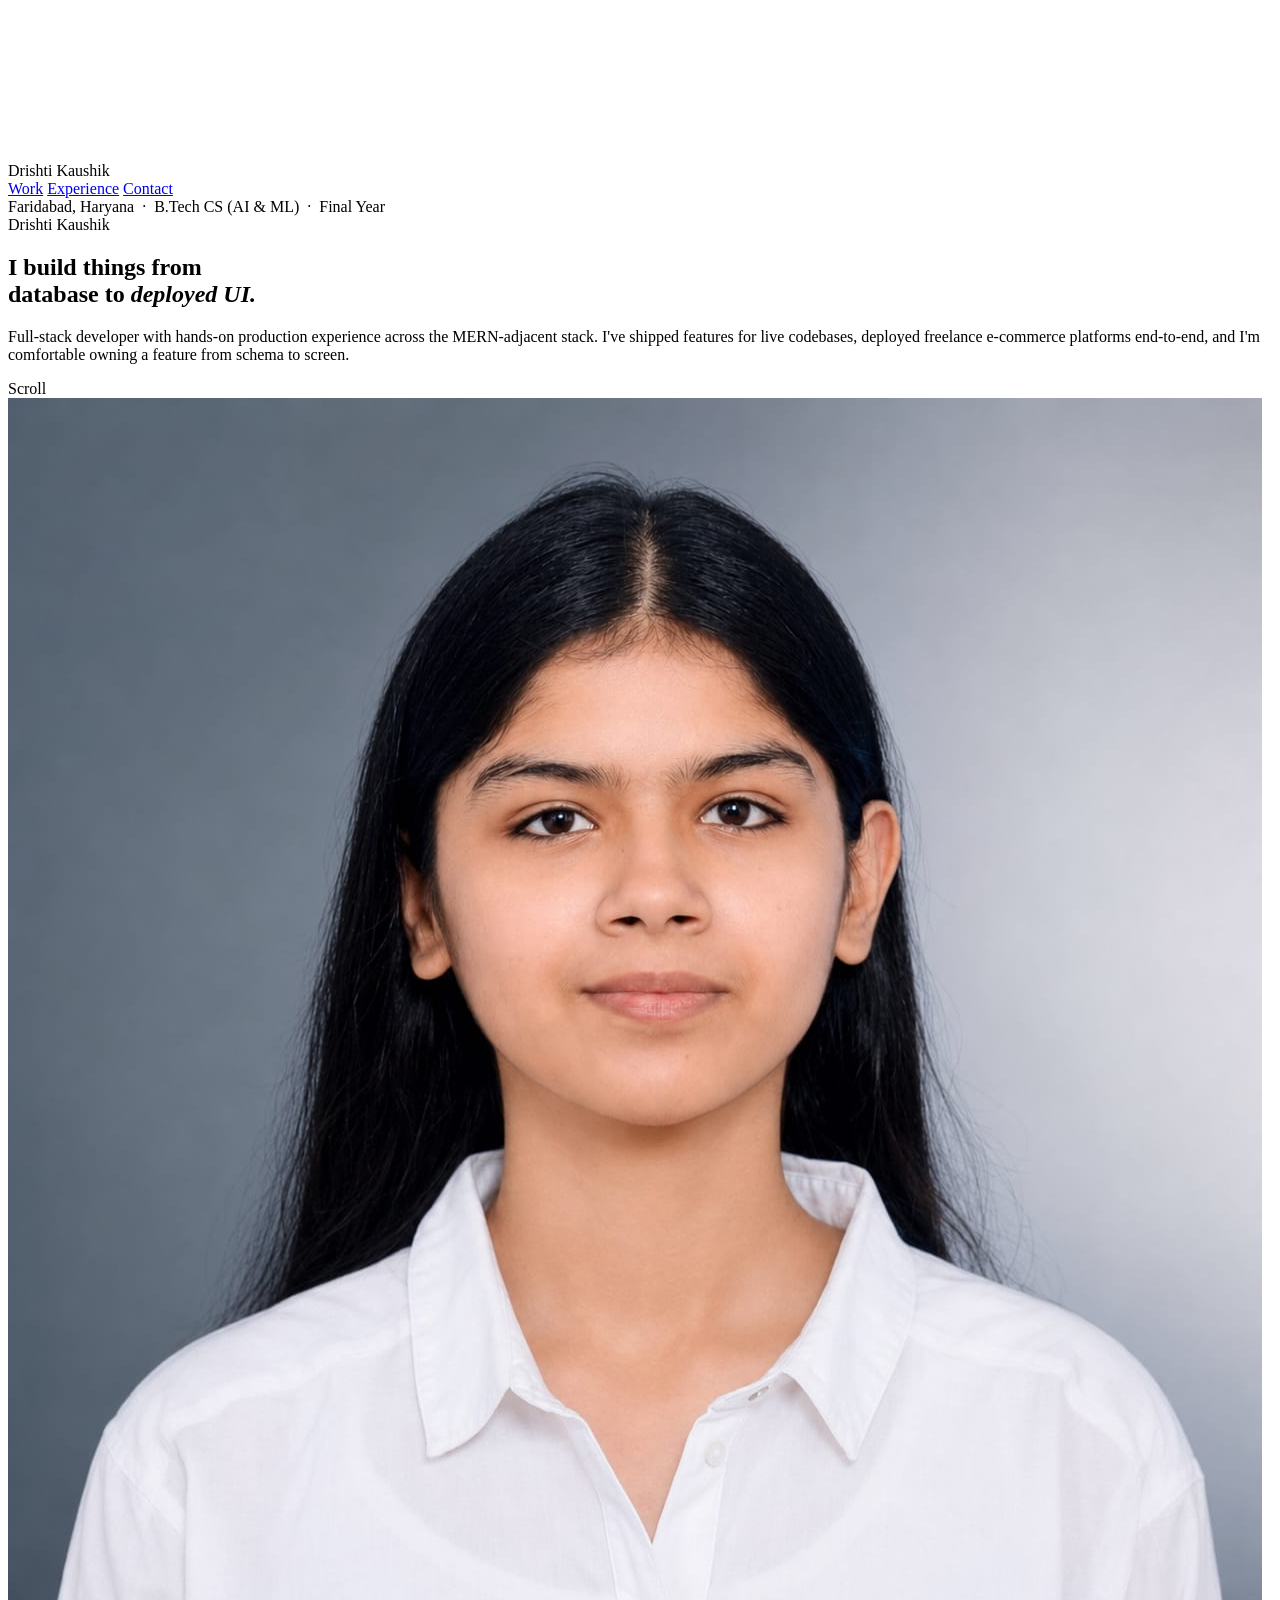
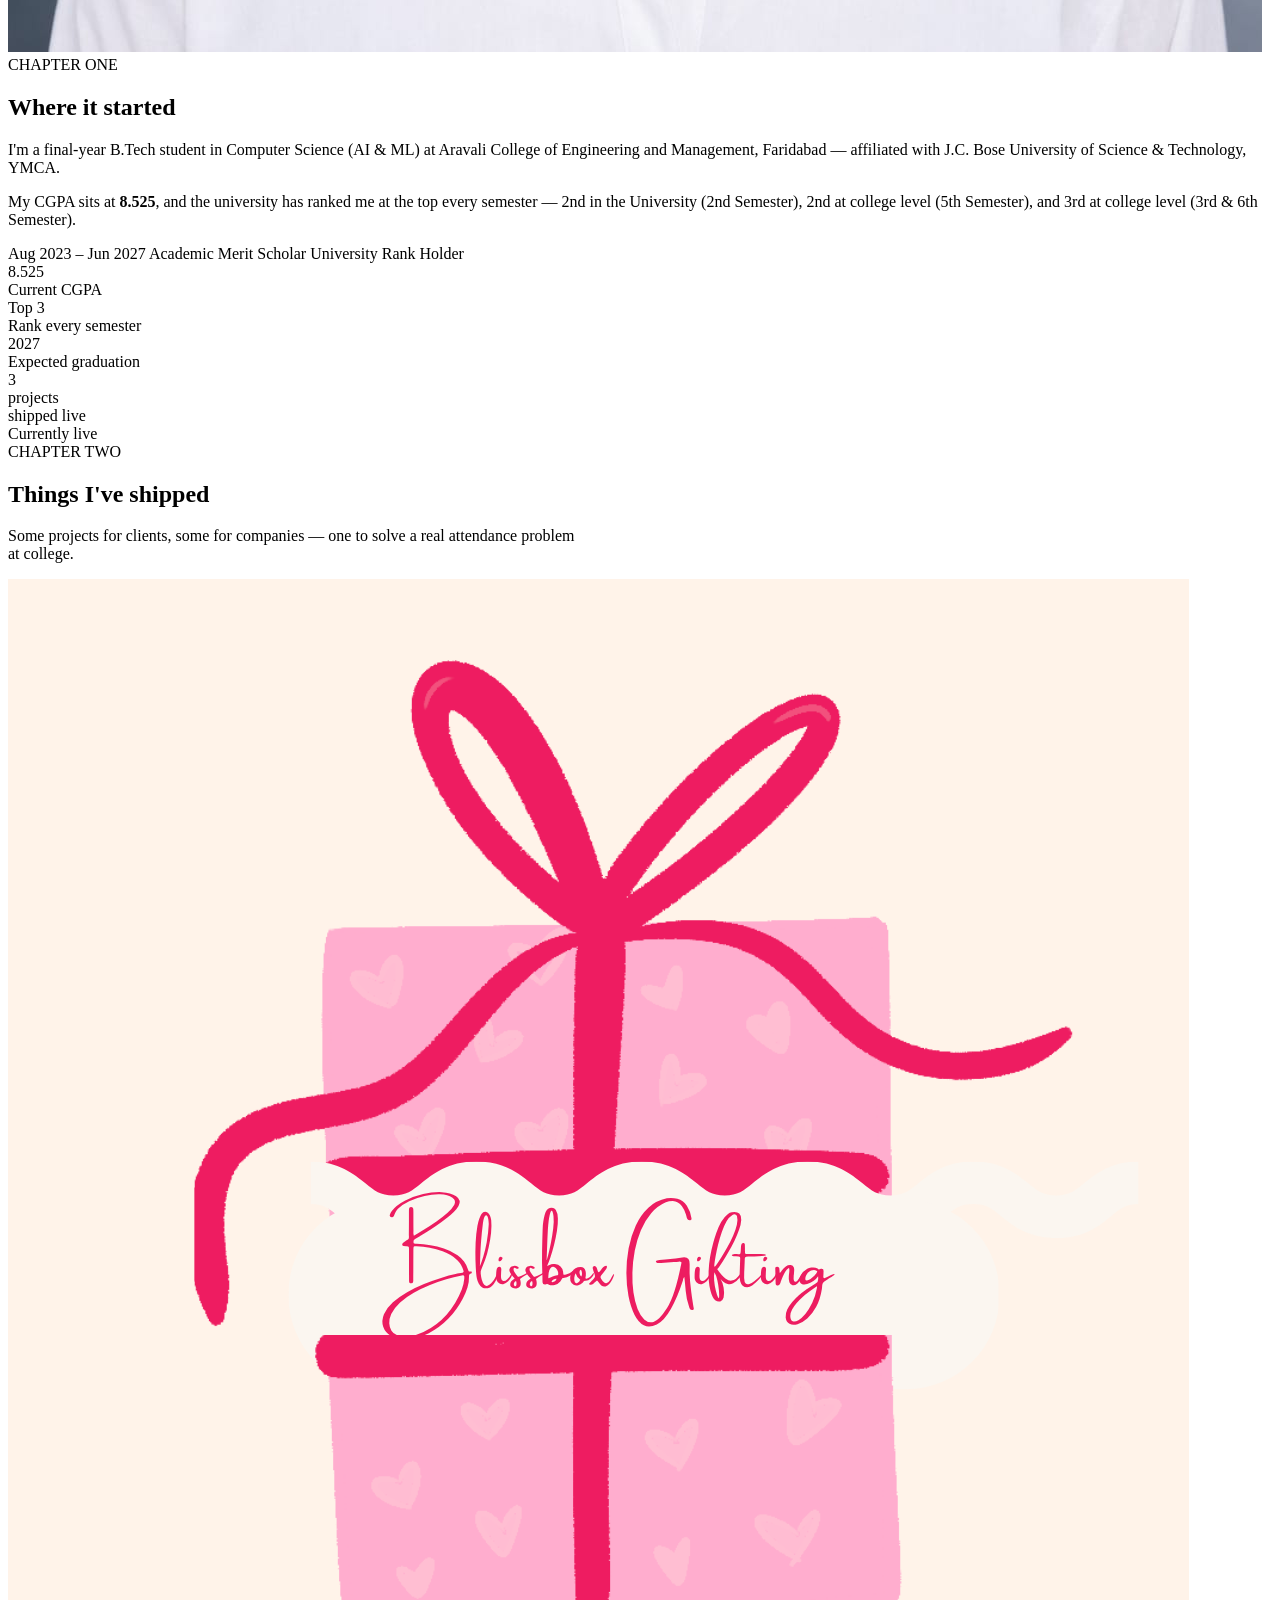
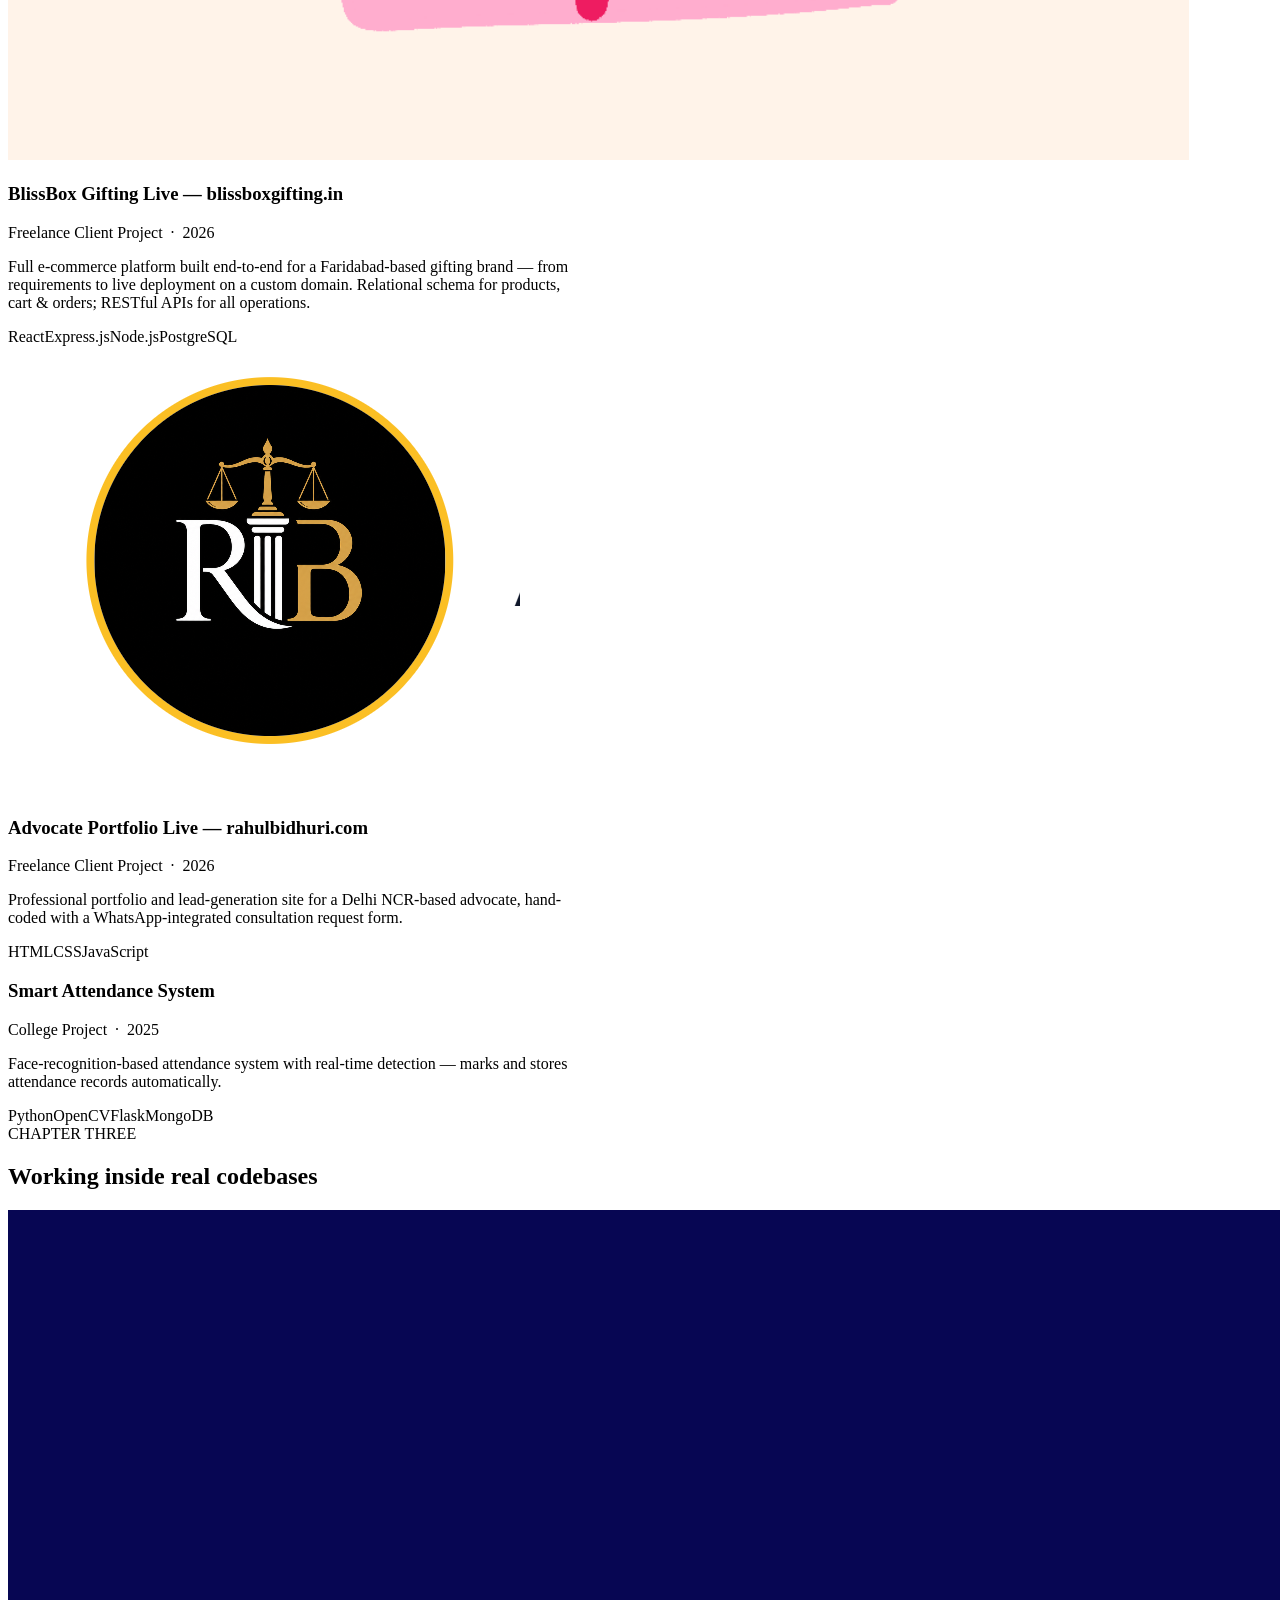
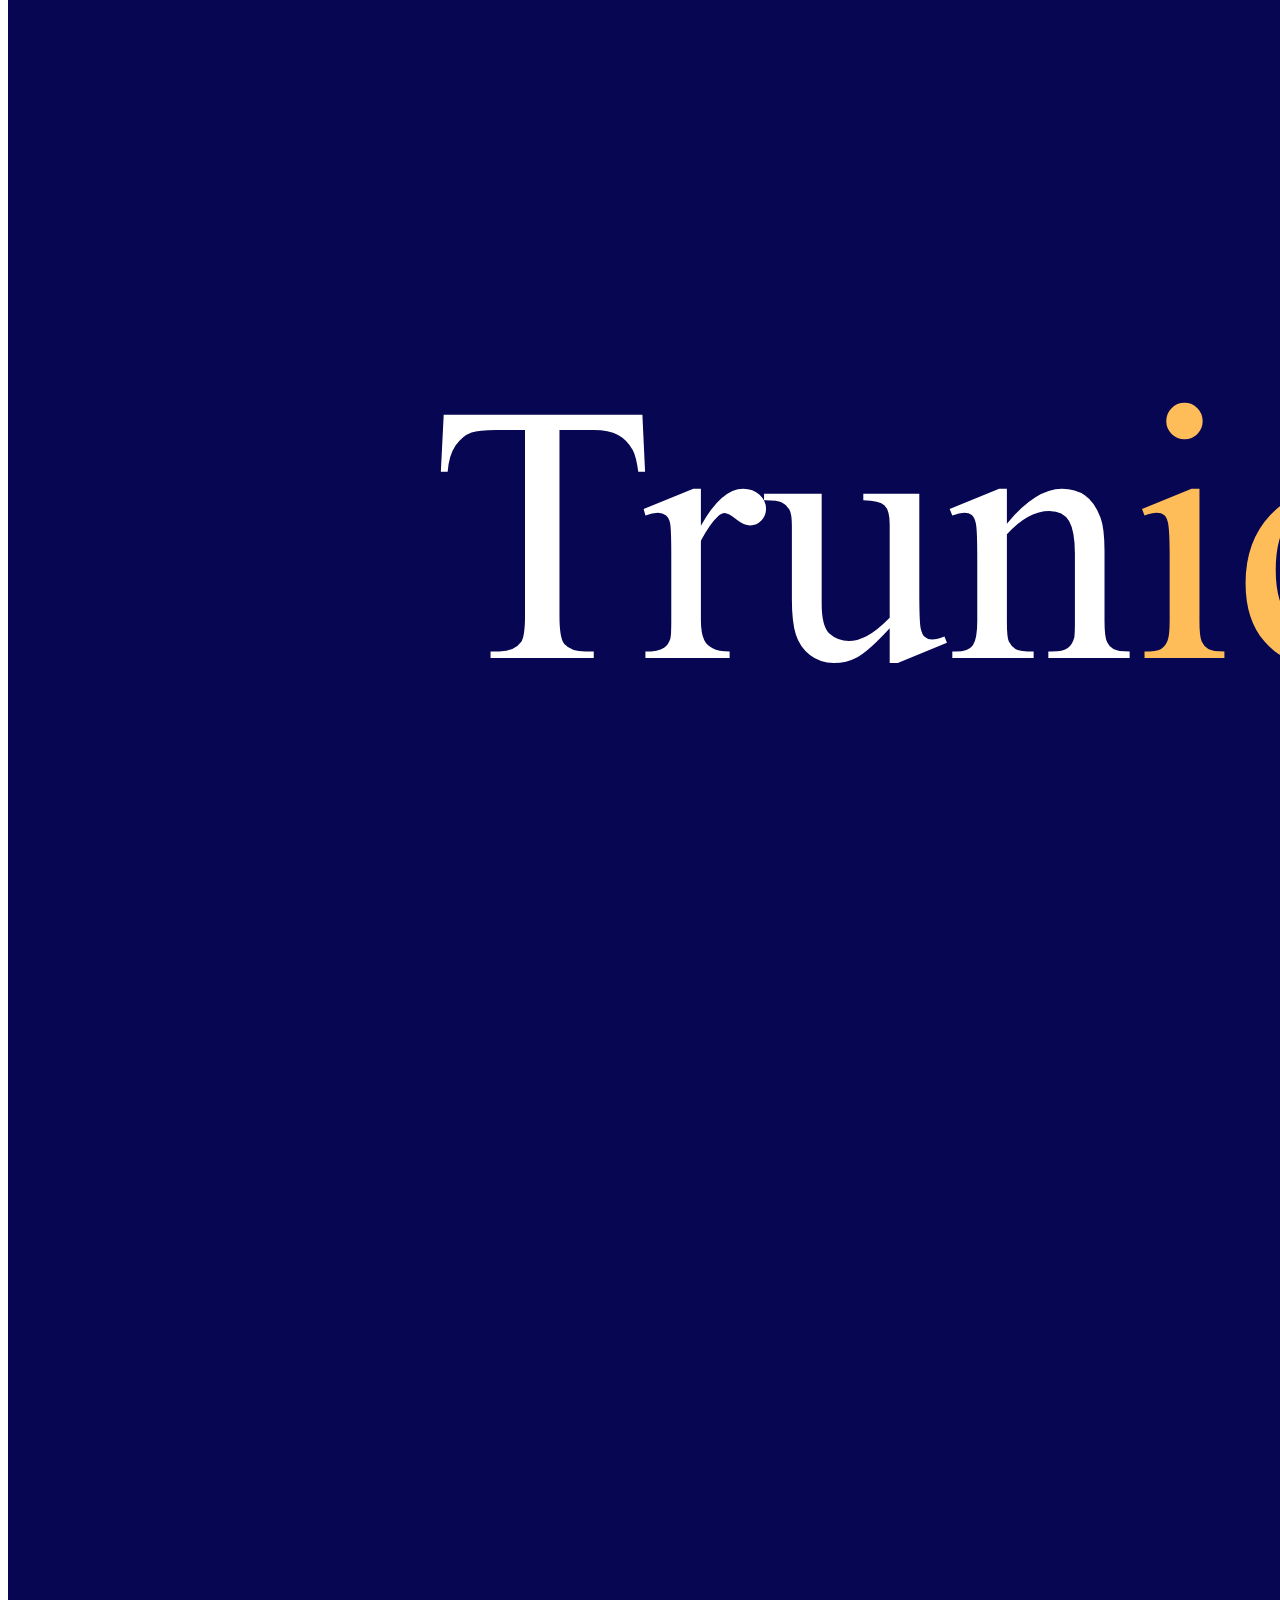
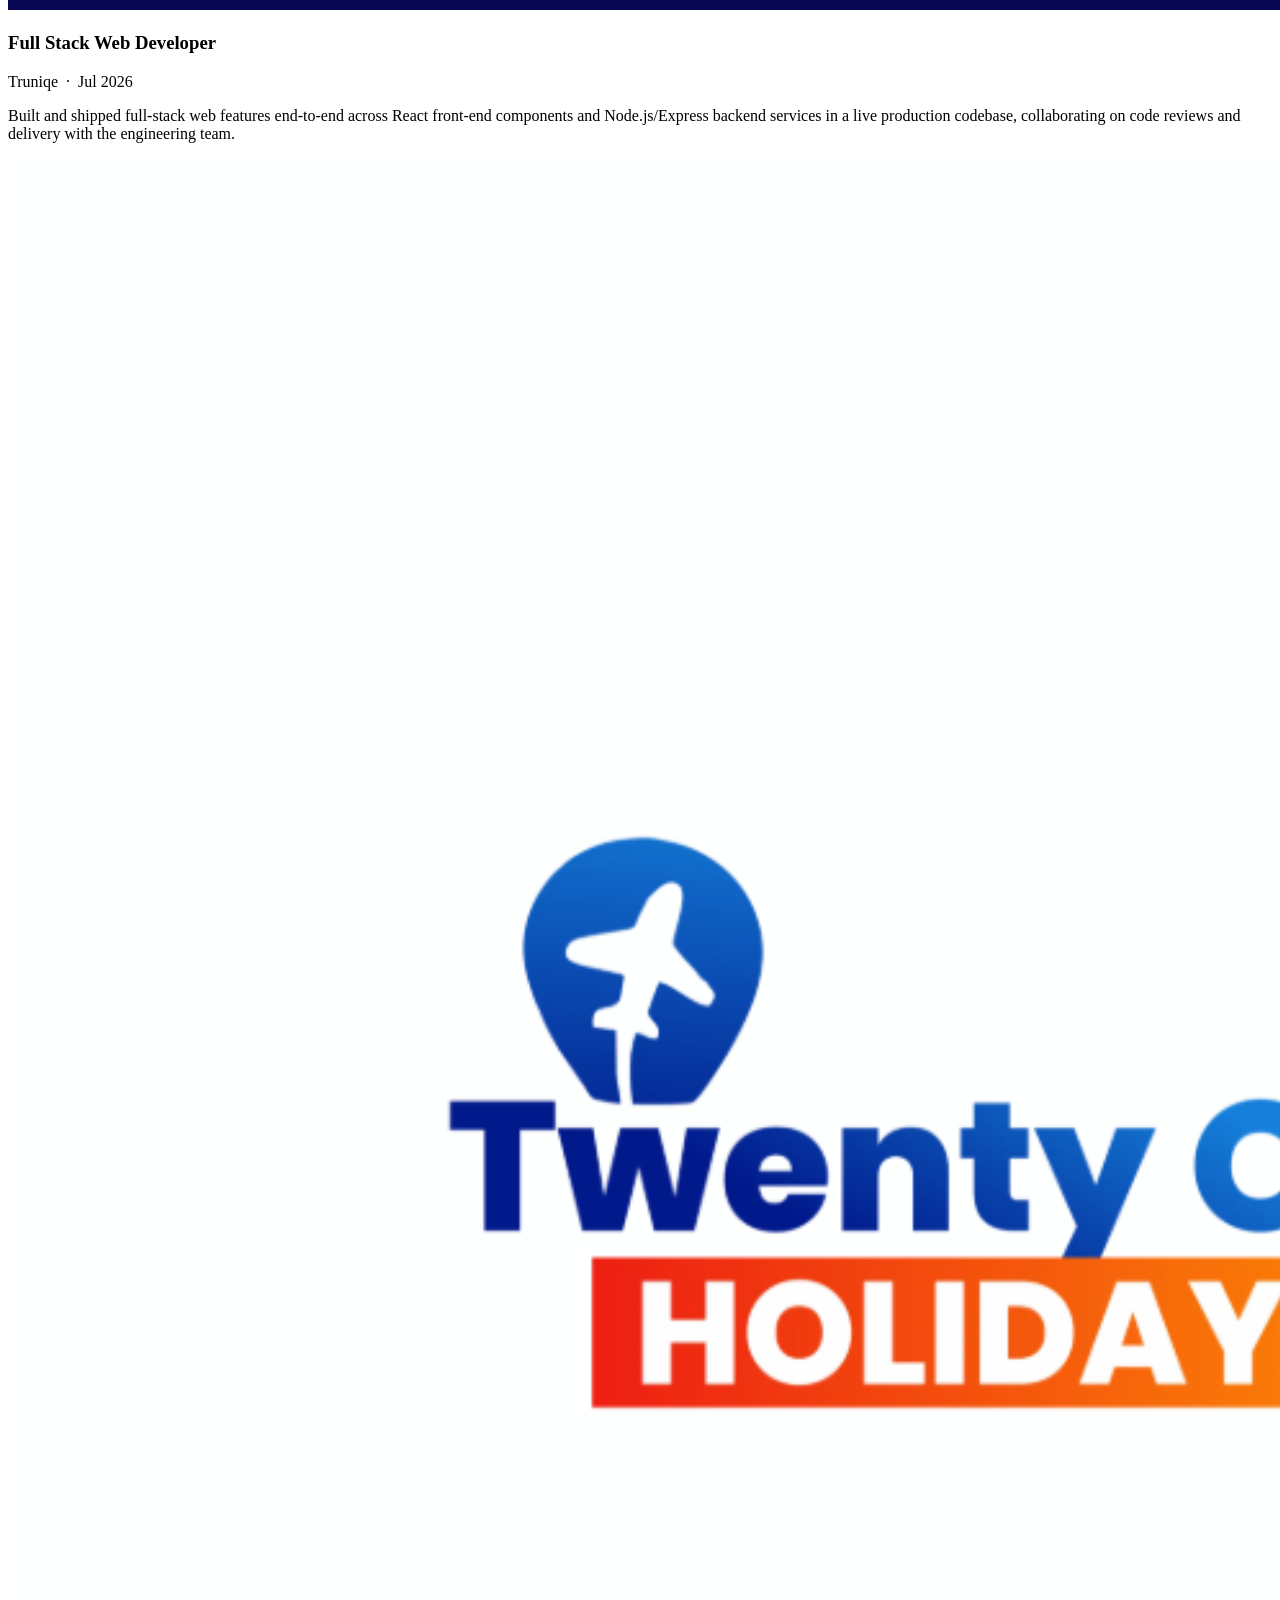
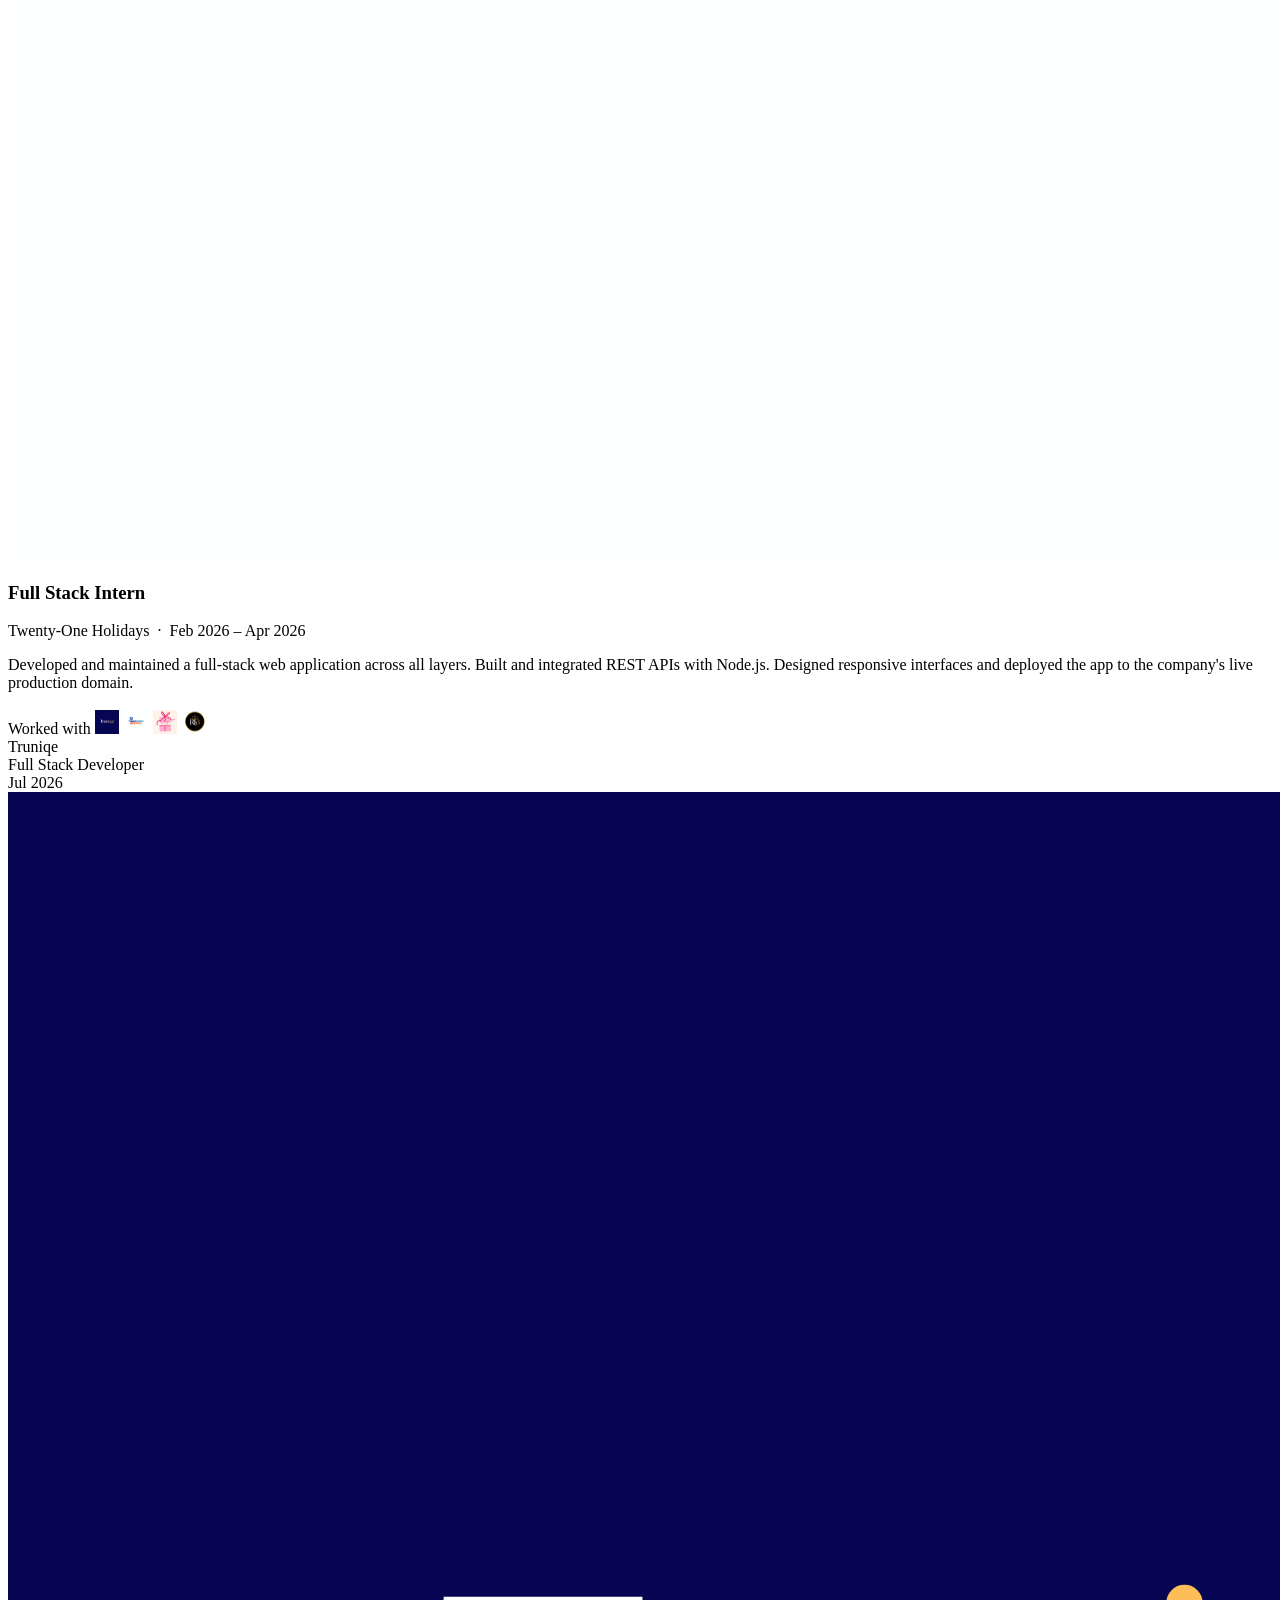
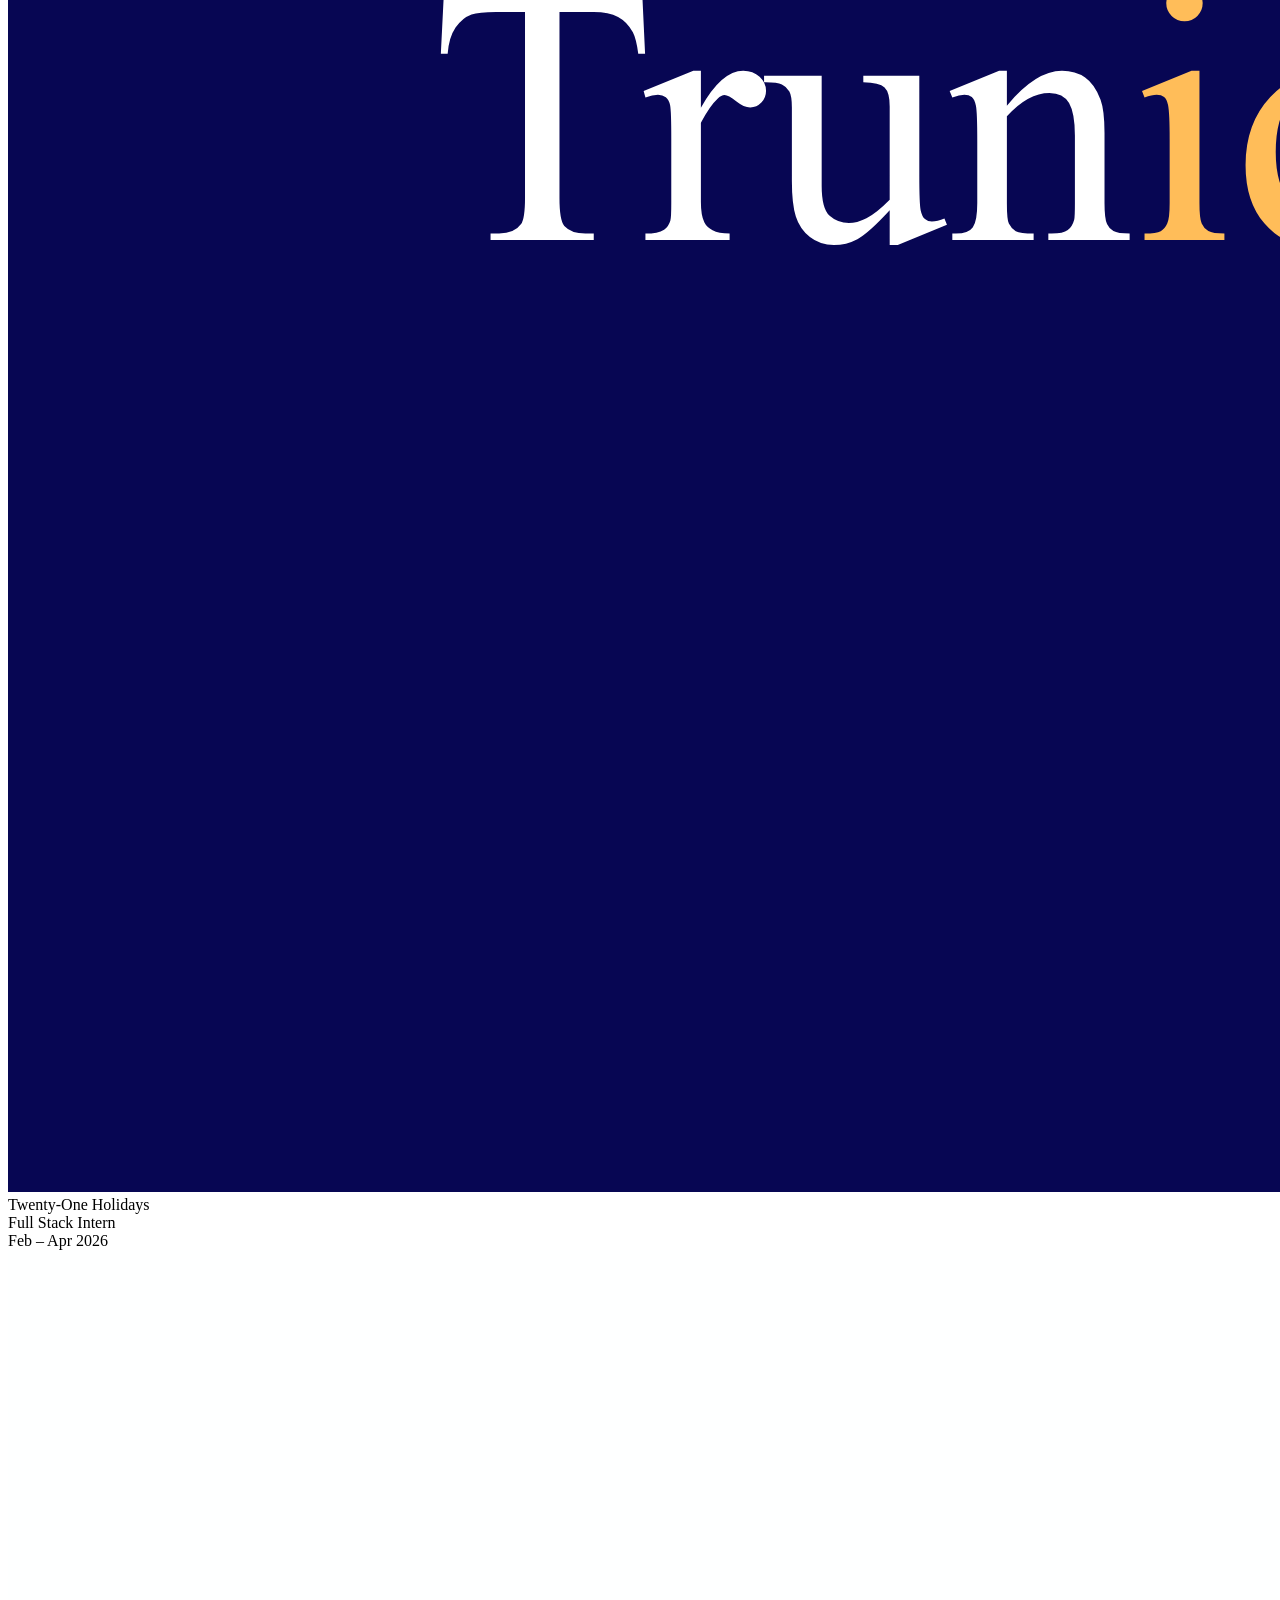
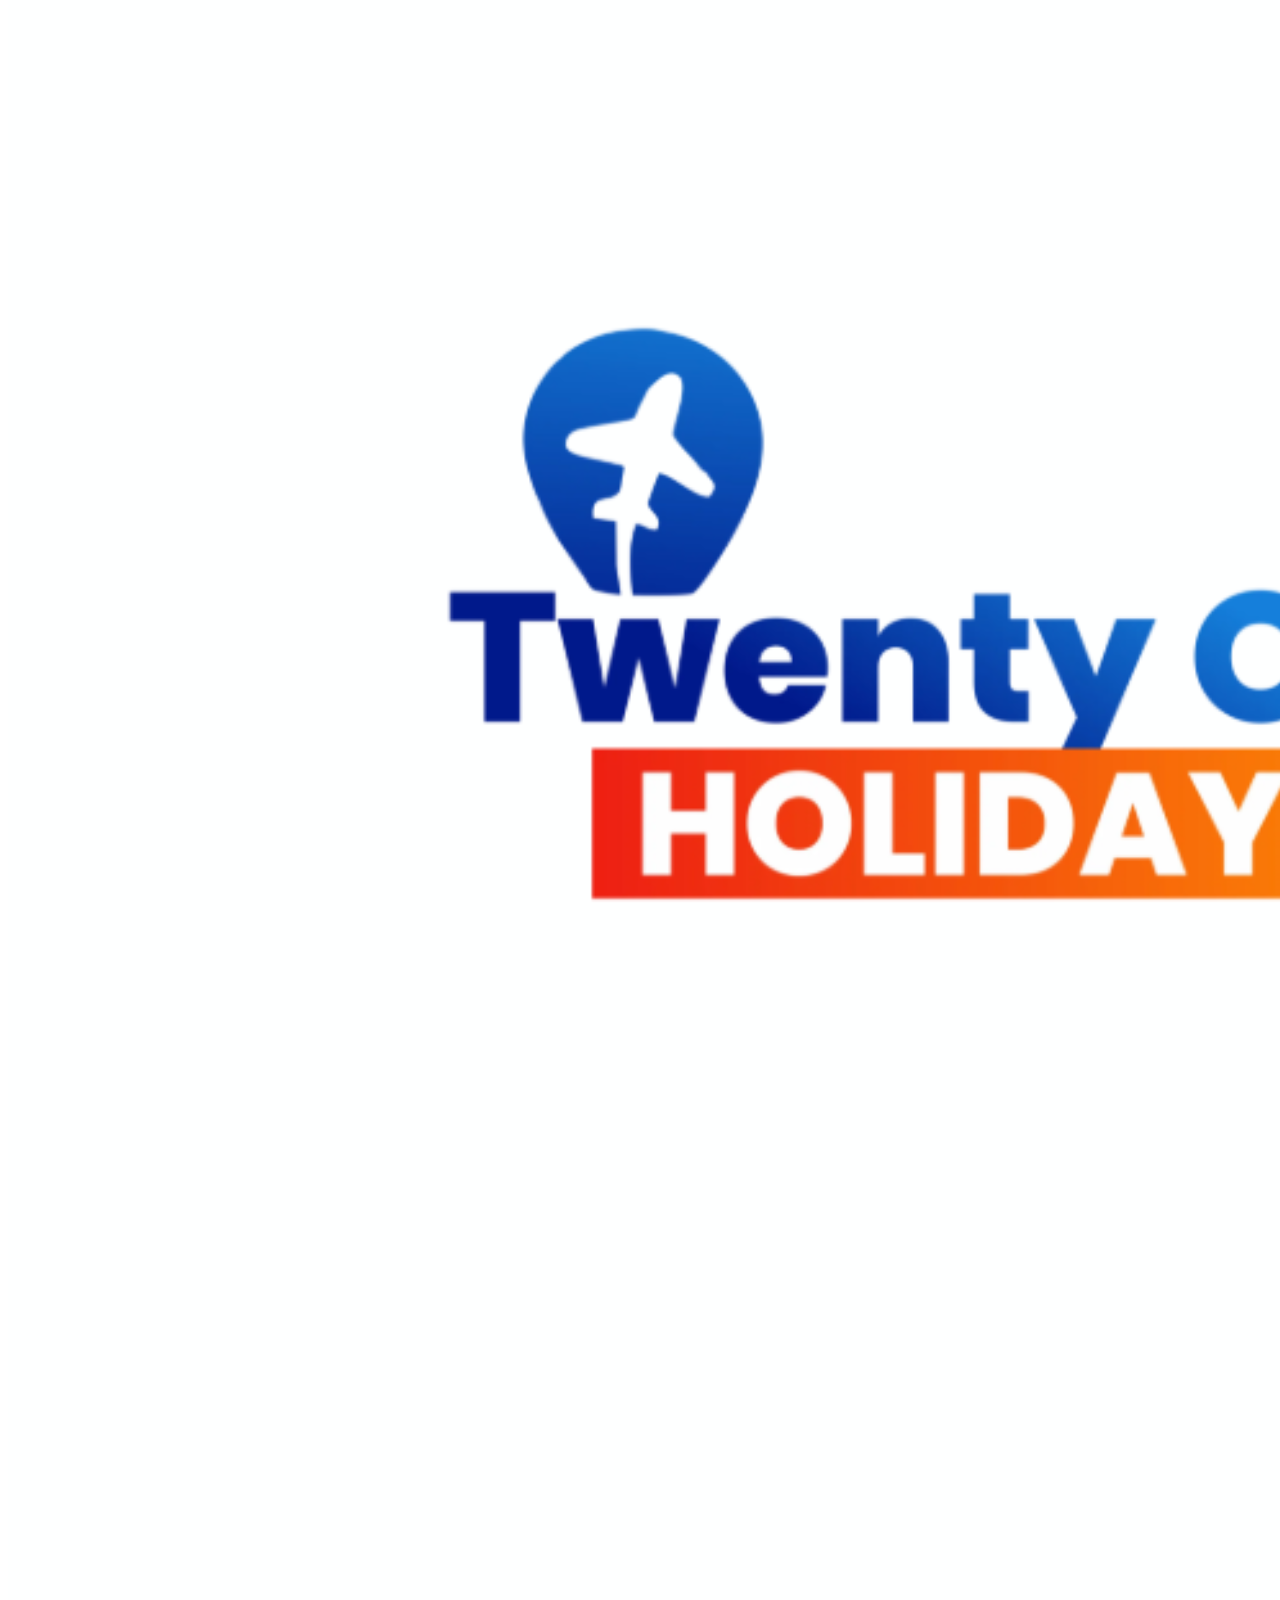
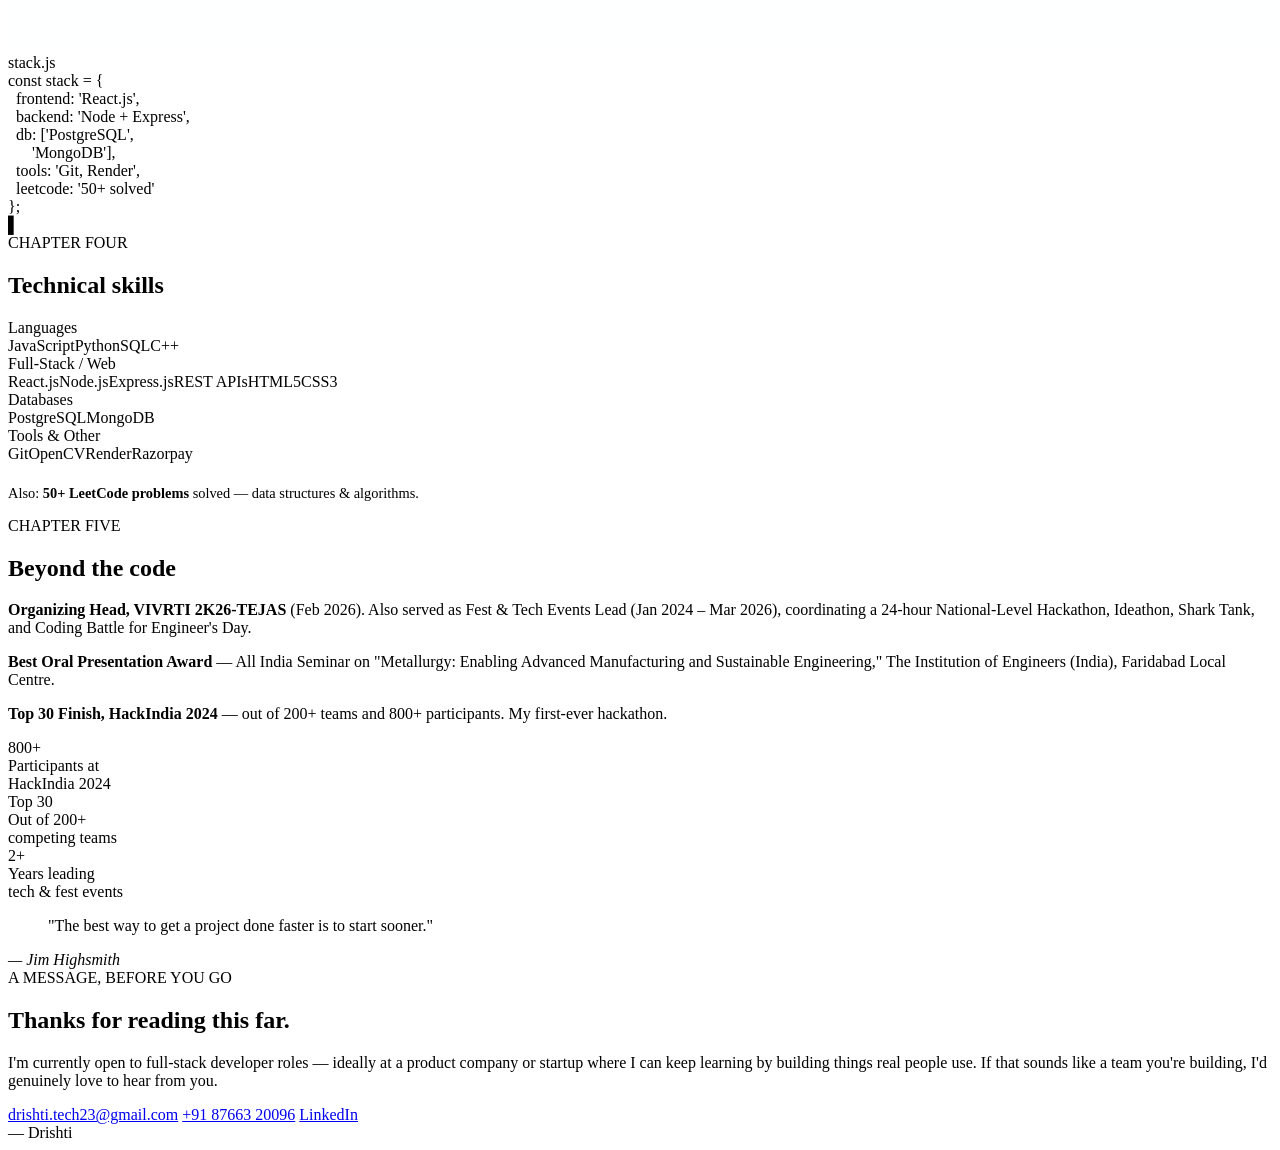
==== commit a9eefdbb: "Update index.html" ====
--- a/index.html
+++ b/index.html
@@ -8,524 +8,7 @@
 <link rel="preconnect" href="https://fonts.googleapis.com">
 <link rel="preconnect" href="https://fonts.gstatic.com" crossorigin>
 <link href="https://fonts.googleapis.com/css2?family=Fraunces:ital,opsz,wght@0,9..144,400;0,9..144,500;0,9..144,600;1,9..144,500&family=Inter:wght@400;500;600&display=swap" rel="stylesheet">
-<style>
-  :root{
-    --ink:#1C1A17;
-    --ink-soft:#4A453E;
-    --paper:#FBF7F0;
-    --line: rgba(28,26,23,0.14);
-    --accent:#B65C36;
-    --font-serif:'Fraunces', serif;
-    --font-sans:'Inter', sans-serif;
-  }
-  *{ margin:0; padding:0; box-sizing:border-box; }
-  html{ scroll-behavior:smooth; }
-  @media (prefers-reduced-motion: reduce){
-    html{ scroll-behavior:auto; }
-    *{ transition-duration:0.001ms !important; animation-duration:0.001ms !important; }
-  }
-  body{
-    font-family:var(--font-sans);
-    color:var(--ink);
-    background:var(--paper);
-    overflow-x:hidden;
-    position:relative;
-  }
-  a{ color:inherit; }
-  ::selection{ background:var(--accent); color:#fff; }
-
-  /* ---------- continuous illustrated scene ---------- */
-  #journeyScene{
-    position:absolute;
-    top:0; left:0;
-    width:100%;
-    z-index:0;
-    pointer-events:none;
-  }
-  #journeyScene svg{ display:block; width:100%; height:100%; }
-
-  .trail-marker{
-    position:absolute;
-    top:0; left:0;
-    width:16px; height:16px;
-    margin:-8px 0 0 -8px;
-    border-radius:50%;
-    background:var(--accent);
-    box-shadow:0 0 0 6px rgba(182,92,54,0.22), 0 0 18px rgba(182,92,54,0.5);
-    z-index:1;
-    transition:background .4s ease, box-shadow .4s ease;
-  }
-  .trail-marker.night{
-    background:#F3D9A6;
-    box-shadow:0 0 0 6px rgba(243,217,166,0.22), 0 0 18px rgba(243,217,166,0.55);
-  }
-
-  /* ---------- nav ---------- */
-  .top-nav{
-    position:fixed; top:0; left:0; right:0;
-    z-index:60;
-    display:flex; justify-content:space-between; align-items:center;
-    padding:26px 48px;
-    mix-blend-mode:difference;
-  }
-  .top-nav a, .top-nav span{ color:#fff; }
-  .brand{ font-family:var(--font-serif); font-size:1.05rem; font-weight:500; }
-  .top-nav nav{ display:flex; gap:28px; font-size:0.85rem; }
-  .top-nav nav a{ text-decoration:none; opacity:0.85; }
-  .top-nav nav a:hover{ opacity:1; }
-  @media (max-width:600px){
-    .top-nav{ padding:20px 24px; }
-    .top-nav nav{ gap:16px; font-size:0.78rem; }
-  }
-
-  main{ position:relative; z-index:2; }
-
-  section{
-    min-height:100vh;
-    display:flex;
-    align-items:center;
-    padding:140px 8vw;
-  }
-
-  /* ---------- hero ---------- */
-  .hero{
-    flex-direction:row;
-    align-items:center;
-    justify-content:flex-start;
-    gap:6vw;
-    padding-top:120px;
-    min-height:100vh;
-  }
-  .hero-photo-col{
-    flex-shrink:0;
-    display:flex;
-    align-items:center;
-    justify-content:center;
-  }
-  .hero-photo-wrap{
-    position:relative;
-    width:clamp(180px, 20vw, 280px);
-    height:clamp(180px, 20vw, 280px);
-  }
-  .hero-photo-wrap::before{
-    content:'';
-    position:absolute;
-    inset:-10px;
-    border-radius:50%;
-    background:conic-gradient(from 180deg, var(--accent), #F3D9A6, var(--accent));
-    opacity:0.35;
-    animation:spinRing 8s linear infinite;
-  }
-  @keyframes spinRing{ to{ transform:rotate(360deg); } }
-  .hero-photo-wrap::after{
-    content:'';
-    position:absolute;
-    inset:-4px;
-    border-radius:50%;
-    border:2px solid rgba(182,92,54,0.5);
-  }
-  .hero-photo{
-    width:100%; height:100%;
-    border-radius:50%;
-    object-fit:cover;
-    object-position:top center;
-    position:relative;
-    z-index:1;
-    box-shadow:0 20px 50px rgba(28,26,23,0.22);
-  }
-  .hero-text-col{
-    flex:1;
-    min-width:0;
-  }
-  .hero .kicker{
-    font-family:var(--font-sans);
-    font-size:0.85rem;
-    letter-spacing:0.03em;
-    color:var(--ink-soft);
-    margin-bottom:14px;
-  }
-  .hero-name{
-    font-family:var(--font-serif);
-    font-weight:600;
-    font-size:clamp(1.5rem, 3.2vw, 2.6rem);
-    color:var(--accent);
-    display:inline-block;
-    position:relative;
-    margin-bottom:12px;
-    letter-spacing:-0.01em;
-  }
-  .hero-name::after{
-    content:'';
-    position:absolute;
-    left:0; bottom:-3px;
-    width:100%; height:3px;
-    border-radius:2px;
-    background:linear-gradient(90deg, var(--accent), #F3D9A6, var(--accent));
-    background-size:200% 100%;
-    animation:shimmer 3s ease-in-out infinite;
-  }
-  @keyframes shimmer{ 0%,100%{ background-position:0% 50%; } 50%{ background-position:100% 50%; } }
-  .hero h1{
-    font-family:var(--font-serif);
-    font-weight:500;
-    font-size:clamp(2.2rem, 5.5vw, 4.6rem);
-    line-height:1.06;
-    max-width:16ch;
-    margin-bottom:24px;
-    margin-top:4px;
-  }
-  .hero h1 em{ font-style:italic; color:var(--accent); }
-  .hero p{
-    font-size:1.1rem;
-    color:var(--ink-soft);
-    max-width:50ch;
-    margin-bottom:40px;
-  }
-  .scroll-hint{
-    display:flex; align-items:center; gap:10px;
-    font-size:0.82rem; color:var(--ink-soft);
-  }
-  .scroll-hint .stem{
-    width:1px; height:44px;
-    background:var(--ink-soft);
-    animation:hint 2.2s ease-in-out infinite;
-  }
-  @keyframes hint{ 0%,100%{ transform:scaleY(1); opacity:.6; } 50%{ transform:scaleY(0.4); opacity:1; } }
-
-  /* ---------- chapter panel ---------- */
-  .chapter{ justify-content:flex-start; }
-  .chapter.reverse{ justify-content:flex-end; }
-
-  .panel{
-    background:rgba(251,247,240,0.94);
-    backdrop-filter: blur(6px);
-    border-radius:20px;
-    padding:48px 44px;
-    max-width:520px;
-    box-shadow:0 24px 60px rgba(28,26,23,0.12);
-    opacity:0; transform:translateY(24px);
-    transition:opacity .7s ease, transform .7s ease;
-  }
-  .chapter.in-view .panel{ opacity:1; transform:translateY(0); }
-
-  .panel.dark{
-    background:rgba(28,26,23,0.92);
-    color:var(--paper);
-  }
-  .panel.dark .chapter-eyebrow{ color:#E7A788; }
-  .panel.dark p{ color:#C9C4BA; }
-
-  .chapter-eyebrow{
-    font-size:0.8rem; color:var(--accent);
-    font-family:var(--font-sans); font-weight:600;
-    letter-spacing:0.02em;
-    margin-bottom:18px;
-  }
-  .panel h2{
-    font-family:var(--font-serif); font-weight:500;
-    font-size:clamp(1.7rem, 3vw, 2.4rem);
-    margin-bottom:20px; line-height:1.15;
-  }
-  .panel p{
-    font-size:1.02rem; color:var(--ink-soft);
-    max-width:52ch; margin-bottom:14px;
-  }
-
-  .tag-row{ display:flex; flex-wrap:wrap; gap:10px; margin-top:18px; }
-  .tag-row span{
-    font-size:0.76rem; padding:5px 13px;
-    border:1px solid var(--line); border-radius:20px;
-    color:var(--ink-soft);
-  }
-
-  .work-list{ margin-top:6px; }
-  .work-item{
-    padding:14px 0;
-    border-bottom:1px solid var(--line);
-  }
-  .work-item:last-child{ border-bottom:none; }
-  .work-item:first-child{ padding-top:0; }
-  .work-item h3{
-    font-family:var(--font-serif); font-weight:500;
-    font-size:1.05rem; margin-bottom:4px;
-  }
-  .work-item p{ font-size:0.92rem; color:var(--ink-soft); max-width:50ch; margin:0; }
-  .work-item .status{ font-size:0.72rem; color:var(--accent); margin-left:8px; font-weight:500; }
-  .work-item .meta{ font-size:0.78rem; color:var(--ink-soft); opacity:0.7; margin-bottom:6px; }
-
-  /* ---------- skills grid ---------- */
-  .skills-grid{
-    display:grid;
-    grid-template-columns:1fr 1fr;
-    gap:16px;
-    margin-top:18px;
-  }
-  .skill-group .sg-label{
-    font-size:0.74rem; font-weight:600; letter-spacing:0.04em;
-    color:var(--accent); text-transform:uppercase;
-    margin-bottom:8px;
-  }
-  .skill-group .sg-items{
-    display:flex; flex-wrap:wrap; gap:6px;
-  }
-  .skill-group .sg-items span{
-    font-size:0.76rem; padding:4px 11px;
-    border:1px solid var(--line); border-radius:20px;
-    color:var(--ink-soft);
-  }
-
-  /* ---------- achievement list ---------- */
-  .ach-list{ margin-top:14px; }
-  .ach-item{
-    display:flex; gap:14px; align-items:flex-start;
-    padding:12px 0; border-bottom:1px solid var(--line);
-  }
-  .ach-item:last-child{ border-bottom:none; }
-  .ach-dot{
-    width:8px; height:8px; border-radius:50%;
-    background:var(--accent); flex-shrink:0;
-    margin-top:6px;
-  }
-  .ach-item p{ font-size:0.91rem; color:var(--ink-soft); margin:0; }
-
-  /* ---------- closing ---------- */
-  .closing-links{ display:flex; gap:16px; flex-wrap:wrap; margin-top:8px; }
-  .closing-links a{
-    font-size:0.92rem; text-decoration:none;
-    padding:12px 24px; border-radius:28px;
-    border:1px solid rgba(251,247,240,0.3);
-    transition:background .2s ease, border-color .2s ease;
-  }
-  .closing-links a.primary{ background:var(--paper); color:var(--ink); border-color:var(--paper); }
-  .closing-links a:hover{ border-color:#fff; }
-  .closing-sign{
-    margin-top:36px; font-family:var(--font-serif); font-style:italic;
-    color:#8f897d; font-size:1rem;
-  }
-
-  /* ---------- logo strip ---------- */
-  .logo-strip{
-    display:flex;
-    align-items:center;
-    gap:24px;
-    flex-wrap:wrap;
-    margin-top:20px;
-    padding-top:16px;
-    border-top:1px solid var(--line);
-  }
-  .logo-strip-label{
-    font-size:0.72rem;
-    font-weight:600;
-    letter-spacing:0.05em;
-    color:var(--ink-soft);
-    opacity:0.55;
-    text-transform:uppercase;
-    white-space:nowrap;
-  }
-  .logo-strip img{
-    height:28px;
-    width:auto;
-    object-fit:contain;
-    opacity:0.75;
-    transition:opacity .25s ease, filter .25s ease;
-    filter:grayscale(30%);
-  }
-  .logo-strip img:hover{
-    opacity:1;
-    filter:grayscale(0%);
-  }
-  /* client logo inline in work-item header */
-  .work-item-head{
-    display:flex;
-    align-items:center;
-    gap:10px;
-    margin-bottom:6px;
-    flex-wrap:wrap;
-  }
-  .client-logo{
-    height:22px;
-    width:auto;
-    object-fit:contain;
-    opacity:0.7;
-    flex-shrink:0;
-    transition:opacity .2s;
-  }
-  .work-item:hover .client-logo{ opacity:1; }
-
-  /* ---------- side deco panels ---------- */
-  .chapter.has-deco{ justify-content:space-between; gap:4vw; }
-  .side-deco{
-    flex:1;
-    max-width:340px;
-    display:flex;
-    flex-direction:column;
-    align-items:center;
-    justify-content:center;
-    gap:16px;
-    opacity:0;
-    transform:translateY(20px);
-    transition:opacity .8s ease .15s, transform .8s ease .15s;
-    pointer-events:none;
-  }
-  .chapter.in-view .side-deco{ opacity:1; transform:translateY(0); }
-
-  /* stat cards (ch1 education) */
-  .stat-card{
-    background:rgba(251,247,240,0.88);
-    backdrop-filter:blur(8px);
-    border:1px solid rgba(28,26,23,0.1);
-    border-radius:16px;
-    padding:18px 28px;
-    text-align:center;
-    width:100%;
-    box-shadow:0 8px 28px rgba(28,26,23,0.08);
-    transition:transform .3s ease, box-shadow .3s ease;
-  }
-  .stat-card:hover{ transform:translateY(-3px); box-shadow:0 14px 36px rgba(28,26,23,0.13); }
-  .stat-card.accent{ background:rgba(182,92,54,0.08); border-color:rgba(182,92,54,0.25); }
-  .stat-num{
-    font-family:var(--font-serif);
-    font-size:2.2rem;
-    font-weight:600;
-    color:var(--ink);
-    line-height:1;
-  }
-  .stat-card.accent .stat-num{ color:var(--accent); }
-  .stat-label{
-    font-size:0.78rem;
-    color:var(--ink-soft);
-    margin-top:5px;
-    letter-spacing:0.02em;
-  }
-
-  /* project count deco (work section) */
-  .deco-projects-count{ align-items:flex-start; }
-  .big-count{
-    font-family:var(--font-serif);
-    font-size:clamp(5rem, 10vw, 8rem);
-    font-weight:600;
-    line-height:1;
-    color:var(--accent);
-    opacity:0.18;
-  }
-  .big-count-label{
-    font-family:var(--font-serif);
-    font-size:1.25rem;
-    color:var(--ink-soft);
-    margin-top:-10px;
-    line-height:1.3;
-  }
-  .deco-divider{
-    width:40px; height:2px;
-    background:var(--accent);
-    border-radius:2px;
-    margin:8px 0;
-    opacity:0.5;
-  }
-  .deco-live-tag{
-    display:inline-flex; align-items:center; gap:6px;
-    font-size:0.8rem; font-weight:600;
-    color:var(--accent);
-    letter-spacing:0.04em;
-  }
-  .deco-live-tag::before{
-    content:'';
-    width:7px; height:7px; border-radius:50%;
-    background:var(--accent);
-    animation:pulse 1.8s ease-in-out infinite;
-  }
-  @keyframes pulse{ 0%,100%{opacity:1;transform:scale(1);} 50%{opacity:0.4;transform:scale(0.7);} }
-
-  /* employment timeline deco (experience) */
-  .deco-timeline{ align-items:flex-start; gap:0; }
-  .tl-item{ display:flex; gap:14px; align-items:flex-start; }
-  .tl-dot{
-    width:12px; height:12px; border-radius:50%;
-    border:2px solid var(--ink-soft);
-    background:var(--paper);
-    flex-shrink:0; margin-top:4px;
-    transition:border-color .3s;
-  }
-  .tl-dot.accent{ border-color:var(--accent); background:var(--accent); }
-  .tl-content{ padding-bottom:24px; }
-  .tl-connector{ width:2px; height:40px; background:rgba(28,26,23,0.12); margin-left:5px; border-radius:1px; }
-  .tl-co{ font-family:var(--font-serif); font-size:1.05rem; font-weight:500; color:var(--ink); }
-  .tl-role{ font-size:0.82rem; color:var(--accent); font-weight:600; margin-top:2px; }
-  .tl-dates{ font-size:0.76rem; color:var(--ink-soft); margin-top:2px; }
-  .tl-logo{ height:20px; width:auto; object-fit:contain; opacity:0.65; margin-top:6px; display:block; }
-
-  /* terminal / code deco (skills) */
-  .deco-terminal{
-    width:100%; max-width:320px;
-    background:rgba(28,26,23,0.90);
-    border-radius:14px;
-    overflow:hidden;
-    box-shadow:0 16px 40px rgba(28,26,23,0.28);
-  }
-  .term-bar{
-    background:rgba(255,255,255,0.07);
-    padding:10px 14px;
-    display:flex; align-items:center; gap:7px;
-  }
-  .term-dot{ width:10px; height:10px; border-radius:50%; flex-shrink:0; }
-  .term-dot.r{ background:#FF5F56; }
-  .term-dot.y{ background:#FFBD2E; }
-  .term-dot.g{ background:#27C93F; }
-  .term-title{ font-size:0.72rem; color:rgba(255,255,255,0.35); margin-left:auto; }
-  .term-body{ padding:16px 18px; font-family:'Courier New', monospace; font-size:0.8rem; line-height:1.7; color:rgba(251,247,240,0.75); }
-  .term-kw{ color:#E7A788; }
-  .term-str{ color:#B8E49A; }
-  .term-cursor{ color:var(--accent); animation:blink 1.1s step-end infinite; }
-  @keyframes blink{ 0%,100%{opacity:1;} 50%{opacity:0;} }
-
-  /* achievement numbers deco (ch5) */
-  .deco-ach-nums{ gap:28px; align-items:flex-start; }
-  .ach-num-item{}
-  .ach-big-num{
-    font-family:var(--font-serif);
-    font-size:clamp(2.8rem, 5vw, 4rem);
-    font-weight:600;
-    color:var(--accent);
-    line-height:1;
-  }
-  .ach-big-label{
-    font-size:0.82rem;
-    color:var(--ink-soft);
-    margin-top:4px;
-    line-height:1.4;
-  }
-
-  /* closing pull-quote */
-  .deco-quote{
-    max-width:300px;
-    text-align:left;
-  }
-  .deco-quote blockquote{
-    font-family:var(--font-serif);
-    font-style:italic;
-    font-size:clamp(1.2rem, 2.5vw, 1.65rem);
-    color:rgba(251,247,240,0.7);
-    line-height:1.4;
-  }
-  .deco-quote cite{
-    display:block;
-    font-size:0.78rem;
-    color:rgba(251,247,240,0.35);
-    margin-top:14px;
-    font-style:normal;
-    letter-spacing:0.04em;
-  }
-
-  @media (max-width:860px){
-    section{ padding:110px 6vw; }
-    .chapter, .chapter.reverse, .chapter.has-deco{ justify-content:center; }
-    .panel{ max-width:100%; padding:36px 28px; }
-    .skills-grid{ grid-template-columns:1fr; }
-    .hero{ flex-direction:column-reverse; align-items:flex-start; gap:32px; }
-    .hero-photo-wrap{ width:140px; height:140px; }
-    .side-deco{ display:none; }
-  }
-</style>
+<link rel="stylesheet" href="style.css">
 </head>
 <body>
 
@@ -791,154 +274,6 @@
 
 </main>
 
-<script>
-(function(){
-  const svg = document.getElementById('journeySvg');
-  const scene = document.getElementById('journeyScene');
-  const marker = document.getElementById('trailMarker');
-  const VBW = 1000;
-  const WAVES = 3;
-
-  function xUnits(t){
-    return 500 + 260 * Math.sin(t * Math.PI * 2 * WAVES);
-  }
-
-  let H = 0;
-
-  function buildScene(){
-    H = Math.max(document.documentElement.scrollHeight, window.innerHeight);
-    scene.style.height = H + 'px';
-    svg.setAttribute('viewBox', `0 0 ${VBW} ${H}`);
-    svg.innerHTML = '';
-
-    const NS = 'http://www.w3.org/2000/svg';
-    function el(tag, attrs){
-      const e = document.createElementNS(NS, tag);
-      for (const k in attrs) e.setAttribute(k, attrs[k]);
-      return e;
-    }
-
-    const defs = el('defs', {});
-    const grad = el('linearGradient', { id:'sky', x1:'0', y1:'0', x2:'0', y2:'1' });
-    const stops = [['0%', '#FBF7F0'], ['28%', '#F6E3BE'], ['52%', '#E3A374'], ['76%', '#6E4F63'], ['100%', '#1C1A17']];
-    stops.forEach(([off,col]) => grad.appendChild(el('stop', { offset:off, 'stop-color':col })));
-    defs.appendChild(grad);
-    svg.appendChild(defs);
-    svg.appendChild(el('rect', { x:0, y:0, width:VBW, height:H, fill:'url(#sky)' }));
-
-    function addIcon(type, cx, cy, tone){
-      const stroke = `rgba(28,26,23,${(0.16 + tone*0.10).toFixed(3)})`;
-      const accent = `rgba(182,92,54,${(0.22 + tone*0.10).toFixed(3)})`;
-      const g = el('g', { transform:`translate(${cx},${cy})`, fill:'none', stroke:stroke, 'stroke-width':3, 'stroke-linecap':'round', 'stroke-linejoin':'round' });
-
-      if (type === 'lens'){
-        g.appendChild(el('circle', { cx:-10, cy:-10, r:70 }));
-        g.appendChild(el('circle', { cx:-10, cy:-10, r:26, stroke:accent }));
-        g.appendChild(el('line', { x1:40, y1:40, x2:95, y2:95 }));
-        [0,60,120,180,240,300].forEach(a=>{
-          const r1=34, r2=44, rad=a*Math.PI/180;
-          g.appendChild(el('line', { x1:-10+r1*Math.cos(rad), y1:-10+r1*Math.sin(rad), x2:-10+r2*Math.cos(rad), y2:-10+r2*Math.sin(rad) }));
-        });
-      } else if (type === 'cap'){
-        g.appendChild(el('path', { d:'M -90 -10 L 0 -50 L 90 -10 L 0 30 Z' }));
-        g.appendChild(el('path', { d:'M -45 8 L -45 45 Q 0 68 45 45 L 45 8', stroke:stroke }));
-        g.appendChild(el('line', { x1:78, y1:-3, x2:78, y2:40, stroke:accent }));
-        g.appendChild(el('circle', { cx:78, cy:46, r:5, fill:accent, stroke:'none' }));
-      } else if (type === 'grid'){
-        const s=54, gap=10;
-        [[-s-gap/2,-s-gap/2],[gap/2,-s-gap/2],[-s-gap/2,gap/2],[gap/2,gap/2]].forEach((p,i)=>{
-          g.appendChild(el('rect', { x:p[0], y:p[1], width:s, height:s, rx:8, stroke: i===3?accent:stroke, fill: i===3? accent.replace(/[\d.]+\)$/,'0.12)') : 'none' }));
-        });
-      } else if (type === 'nodes'){
-        g.appendChild(el('circle', { cx:-55, cy:0, r:20 }));
-        g.appendChild(el('circle', { cx:55, cy:0, r:20 }));
-        g.appendChild(el('circle', { cx:0, cy:-60, r:20, stroke:accent }));
-        g.appendChild(el('line', { x1:-38, y1:0, x2:38, y2:0, 'stroke-dasharray':'2 8' }));
-        g.appendChild(el('line', { x1:-45, y1:-15, x2:-13, y2:-48, 'stroke-dasharray':'2 8' }));
-        g.appendChild(el('line', { x1:45, y1:-15, x2:13, y2:-48, 'stroke-dasharray':'2 8' }));
-      } else if (type === 'rebuild'){
-        g.appendChild(el('rect', { x:-90, y:-70, width:110, height:75, rx:10 }));
-        g.appendChild(el('rect', { x:-20, y:0, width:110, height:75, rx:10, stroke:accent }));
-        g.appendChild(el('path', { d:'M 10 -20 Q 40 -20 40 10', 'marker-end':'none' }));
-        g.appendChild(el('path', { d:'M 34 2 L 40 12 L 48 4', fill:'none' }));
-      } else if (type === 'trophy'){
-        g.appendChild(el('path', { d:'M -45 -70 L 45 -70 L 30 20 Q 0 35 -30 20 Z', stroke:accent }));
-        g.appendChild(el('line', { x1:-50, y1:-70, x2:-50, y2:-20, stroke:stroke }));
-        g.appendChild(el('path', { d:'M -50 -20 Q -80 -10 -75 10', stroke:stroke }));
-        g.appendChild(el('line', { x1:50, y1:-70, x2:50, y2:-20, stroke:stroke }));
-        g.appendChild(el('path', { d:'M 50 -20 Q 80 -10 75 10', stroke:stroke }));
-        g.appendChild(el('line', { x1:-30, y1:20, x2:-30, y2:55, stroke:stroke }));
-        g.appendChild(el('line', { x1:30, y1:20, x2:30, y2:55, stroke:stroke }));
-        g.appendChild(el('line', { x1:-45, y1:55, x2:45, y2:55, stroke:accent }));
-      } else if (type === 'envelope'){
-        g.appendChild(el('rect', { x:-90, y:-55, width:180, height:110, rx:10 }));
-        g.appendChild(el('path', { d:'M -90 -55 L 0 15 L 90 -55', stroke:accent }));
-        g.appendChild(el('line', { x1:95, y1:60, x2:130, y2:70, 'stroke-dasharray':'2 8' }));
-        g.appendChild(el('line', { x1:100, y1:78, x2:128, y2:82, 'stroke-dasharray':'2 8' }));
-      }
-      svg.appendChild(g);
-    }
-
-    const iconMap = [
-      ['hero','lens'], ['ch1','cap'], ['work','grid'],
-      ['experience','nodes'], ['ch4','rebuild'], ['ch5','trophy'], ['closing','envelope']
-    ];
-    iconMap.forEach(([id,type]) => {
-      const secEl = document.getElementById(id);
-      if (!secEl) return;
-      const rect = secEl.getBoundingClientRect();
-      const cy = rect.top + window.scrollY + rect.height/2;
-      const t = Math.min(1, Math.max(0, cy / H));
-      const isReverse = secEl.classList.contains('reverse');
-      const cx = isReverse ? VBW*0.20 : VBW*0.80;
-      addIcon(type, cx, cy, t);
-    });
-
-    const steps = 240;
-    let d = '';
-    for (let i = 0; i <= steps; i++){
-      const t = i / steps;
-      const x = xUnits(t);
-      const y = t * H;
-      d += (i === 0 ? 'M' : 'L') + x.toFixed(1) + ' ' + y.toFixed(1) + ' ';
-    }
-    svg.appendChild(el('path', { d:d, fill:'none', stroke:'rgba(255,255,255,0.55)', 'stroke-width':4, 'stroke-linecap':'round', 'stroke-dasharray':'2 14' }));
-    svg.appendChild(el('path', { d:d, fill:'none', stroke:'rgba(28,26,23,0.18)', 'stroke-width':1.5 }));
-  }
-
-  function updateMarker(){
-    const maxScroll = Math.max(1, document.documentElement.scrollHeight - window.innerHeight);
-    const t = Math.min(1, Math.max(0, window.scrollY / maxScroll));
-    const containerW = scene.clientWidth || window.innerWidth;
-    const xPx = (xUnits(t) / VBW) * containerW;
-    const yPx = t * H;
-    marker.style.left = xPx + 'px';
-    marker.style.top = yPx + 'px';
-    marker.classList.toggle('night', t > 0.72);
-  }
-
-  let resizeTimer;
-  function onResize(){
-    clearTimeout(resizeTimer);
-    resizeTimer = setTimeout(() => { buildScene(); updateMarker(); }, 150);
-  }
-
-  window.addEventListener('scroll', updateMarker, { passive:true });
-  window.addEventListener('resize', onResize);
-  window.addEventListener('load', () => { buildScene(); updateMarker(); });
-  if (document.fonts && document.fonts.ready){
-    document.fonts.ready.then(() => { buildScene(); updateMarker(); });
-  }
-  buildScene();
-  updateMarker();
-})();
-
-const chapters = document.querySelectorAll('.chapter');
-const io = new IntersectionObserver((entries) => {
-  entries.forEach(e => { if (e.isIntersecting) e.target.classList.add('in-view'); });
-}, { threshold: 0.3 });
-chapters.forEach(c => io.observe(c));
-</script>
-
+<script src="script.js"></script>
 </body>
-</html>+</html>
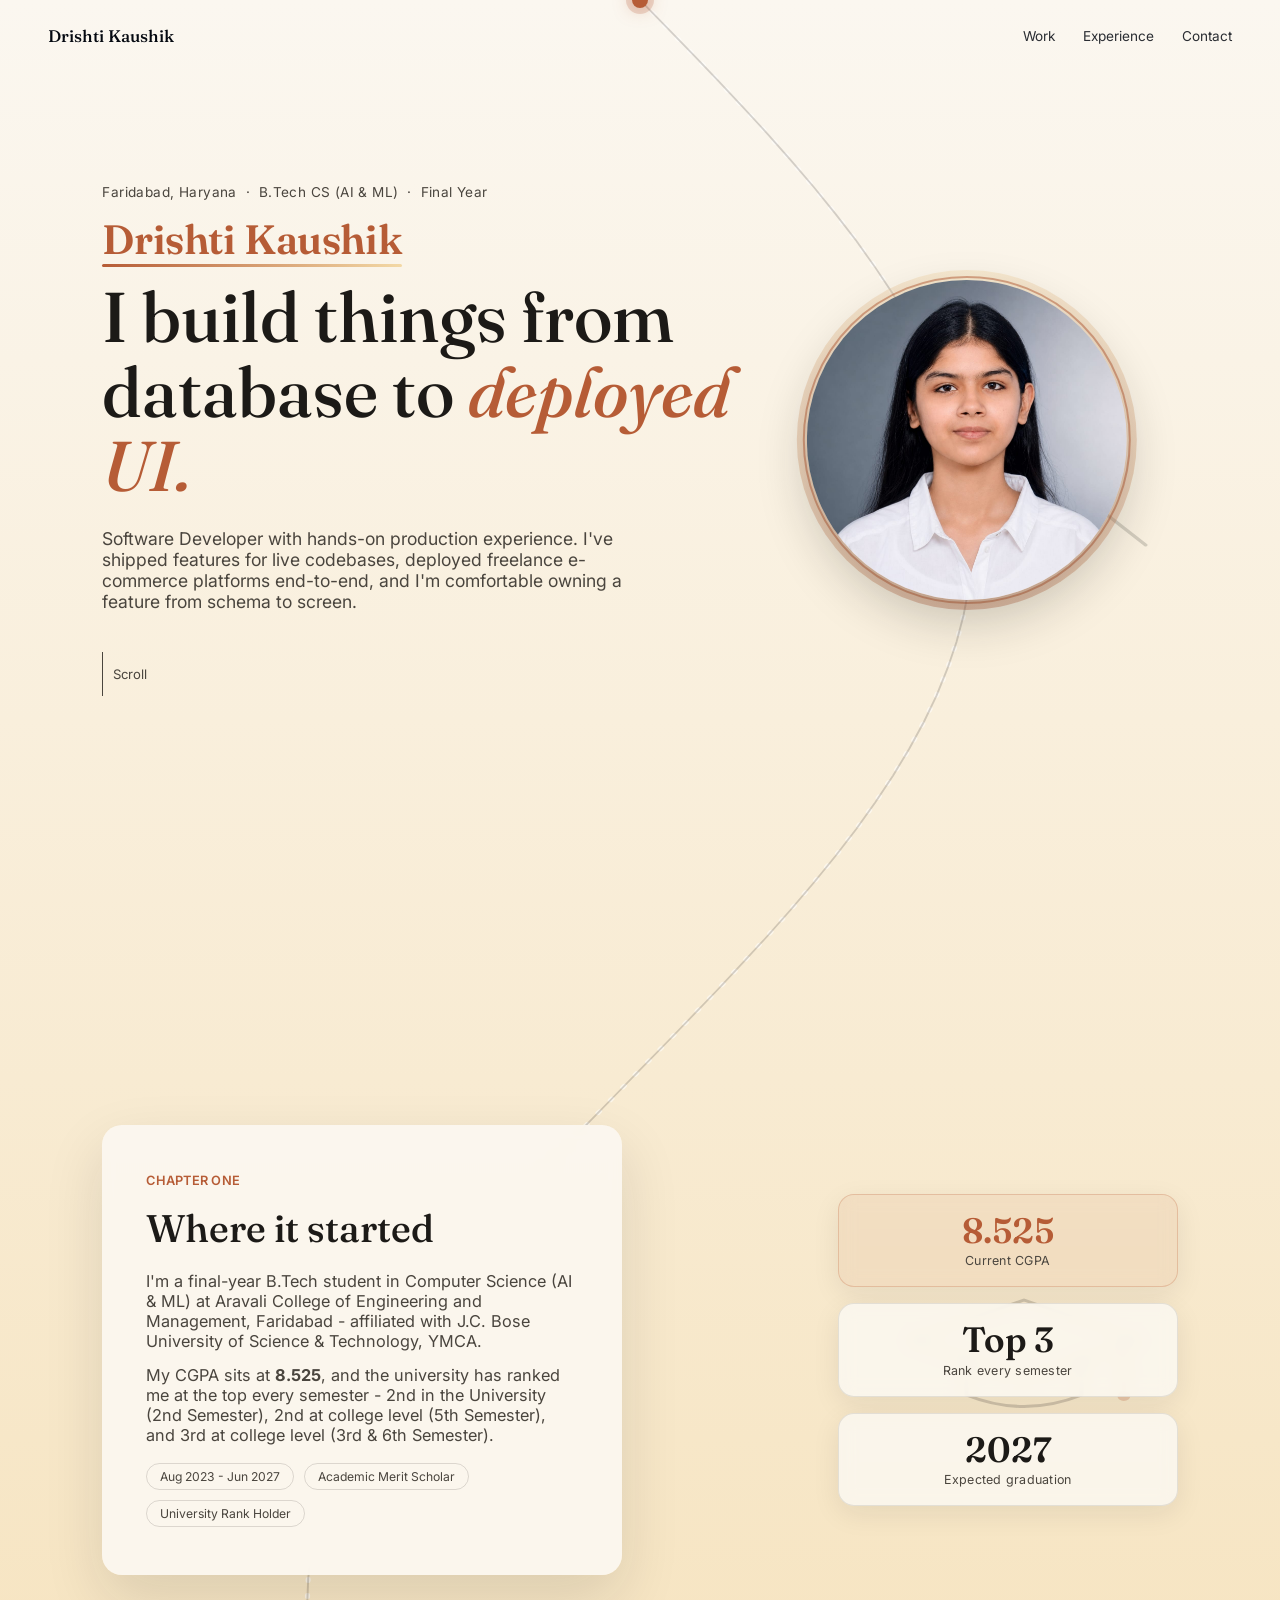
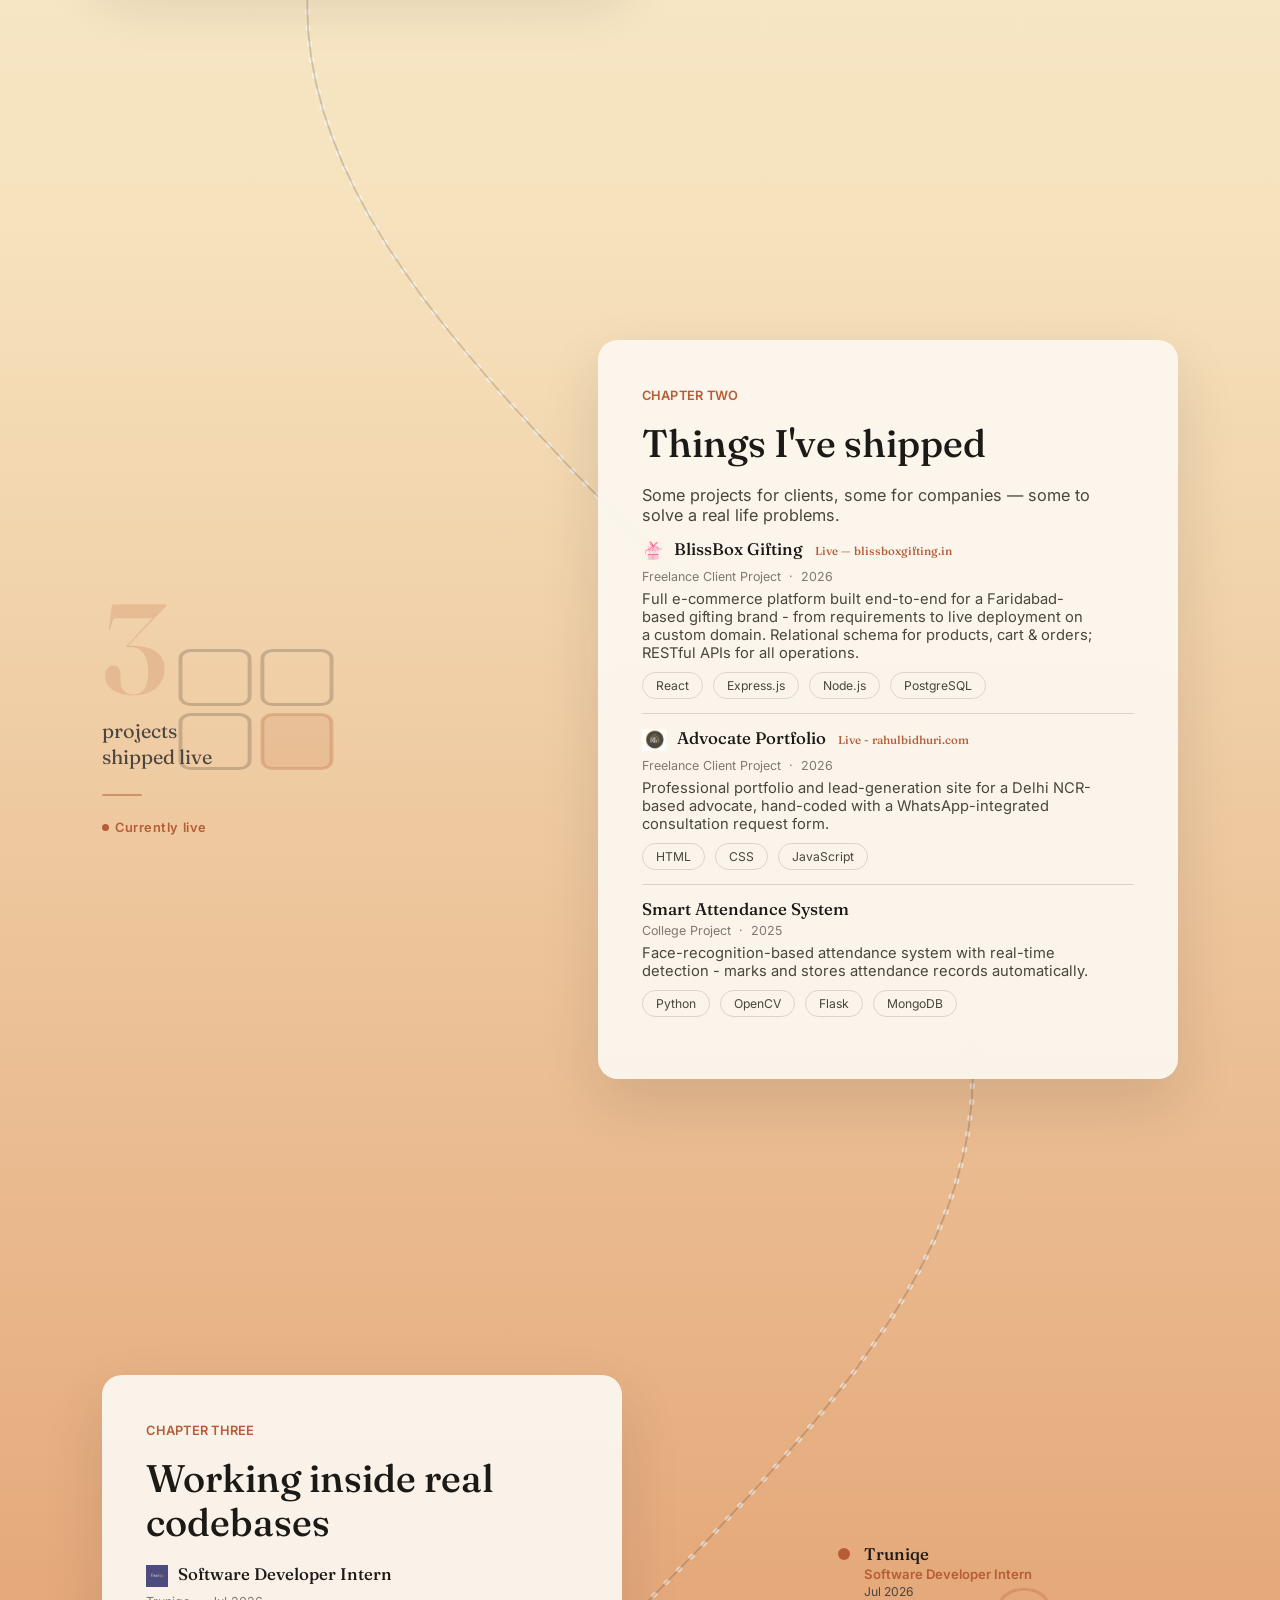
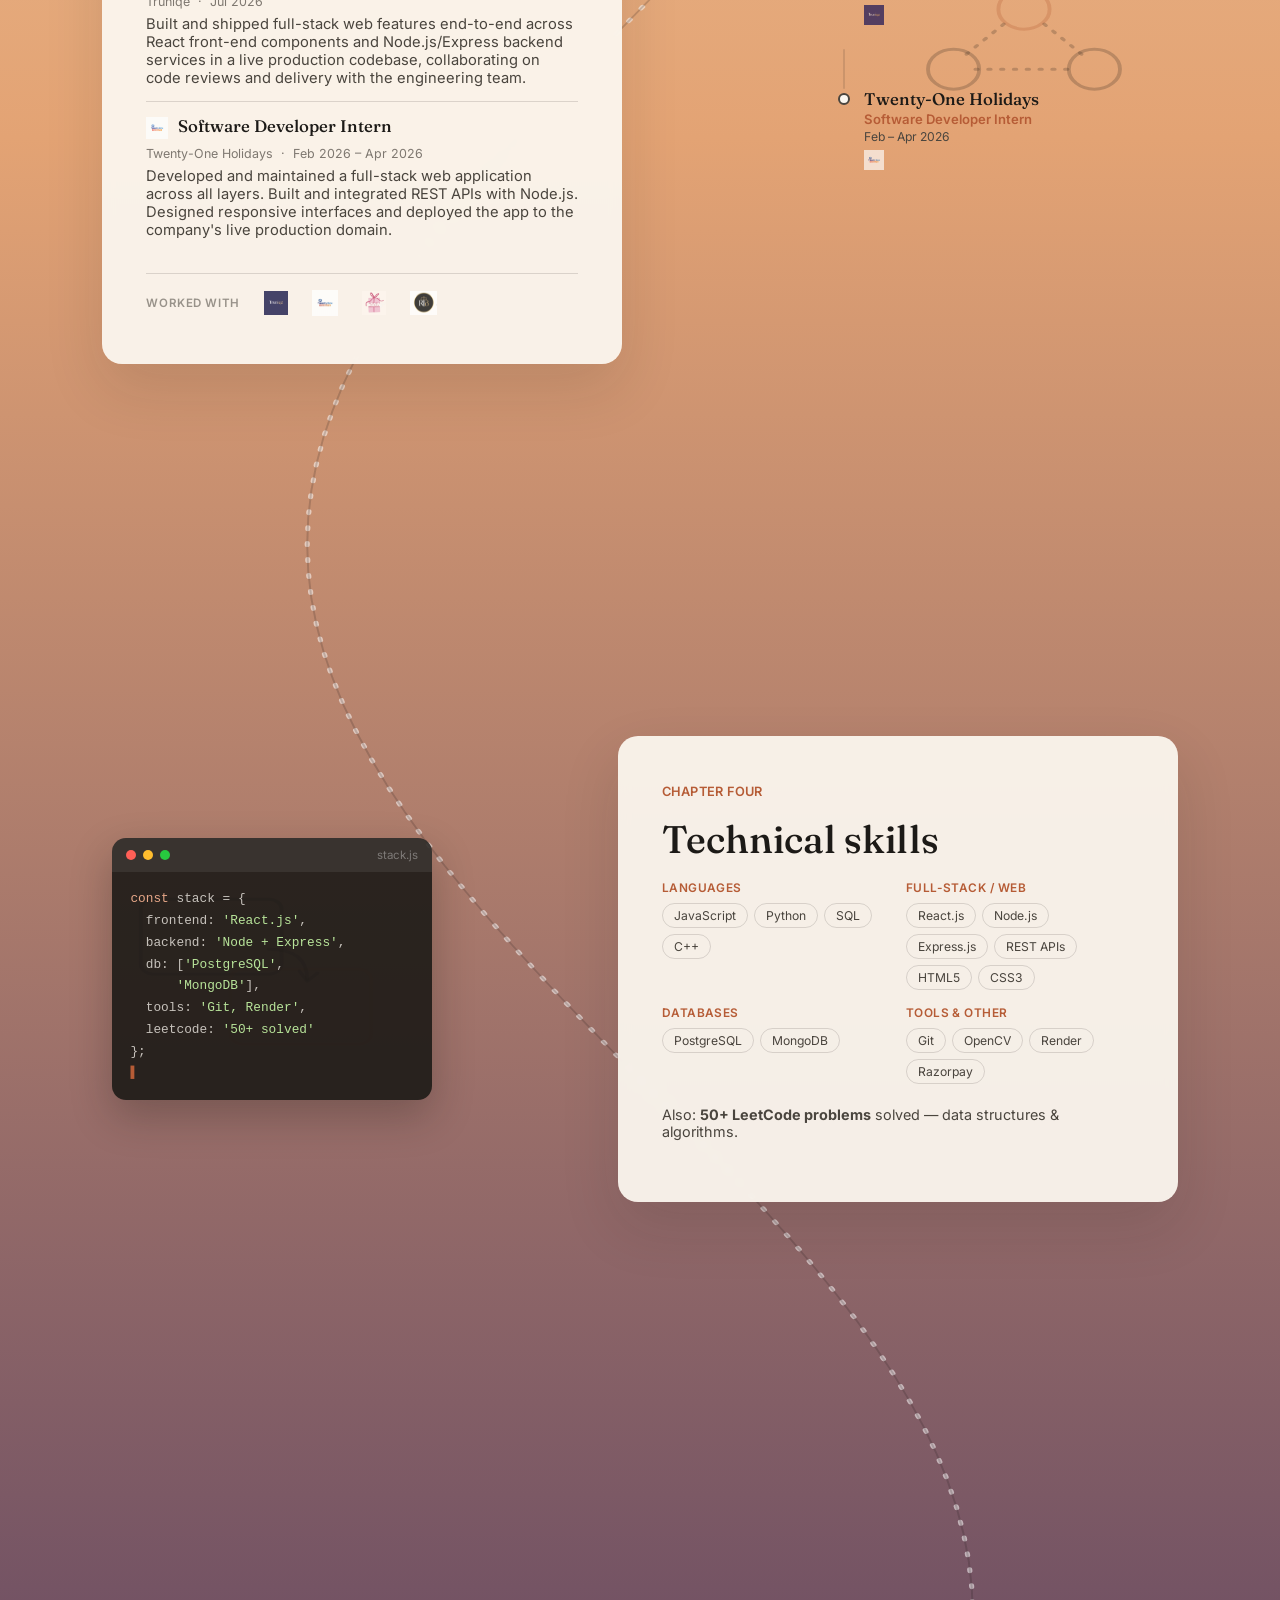
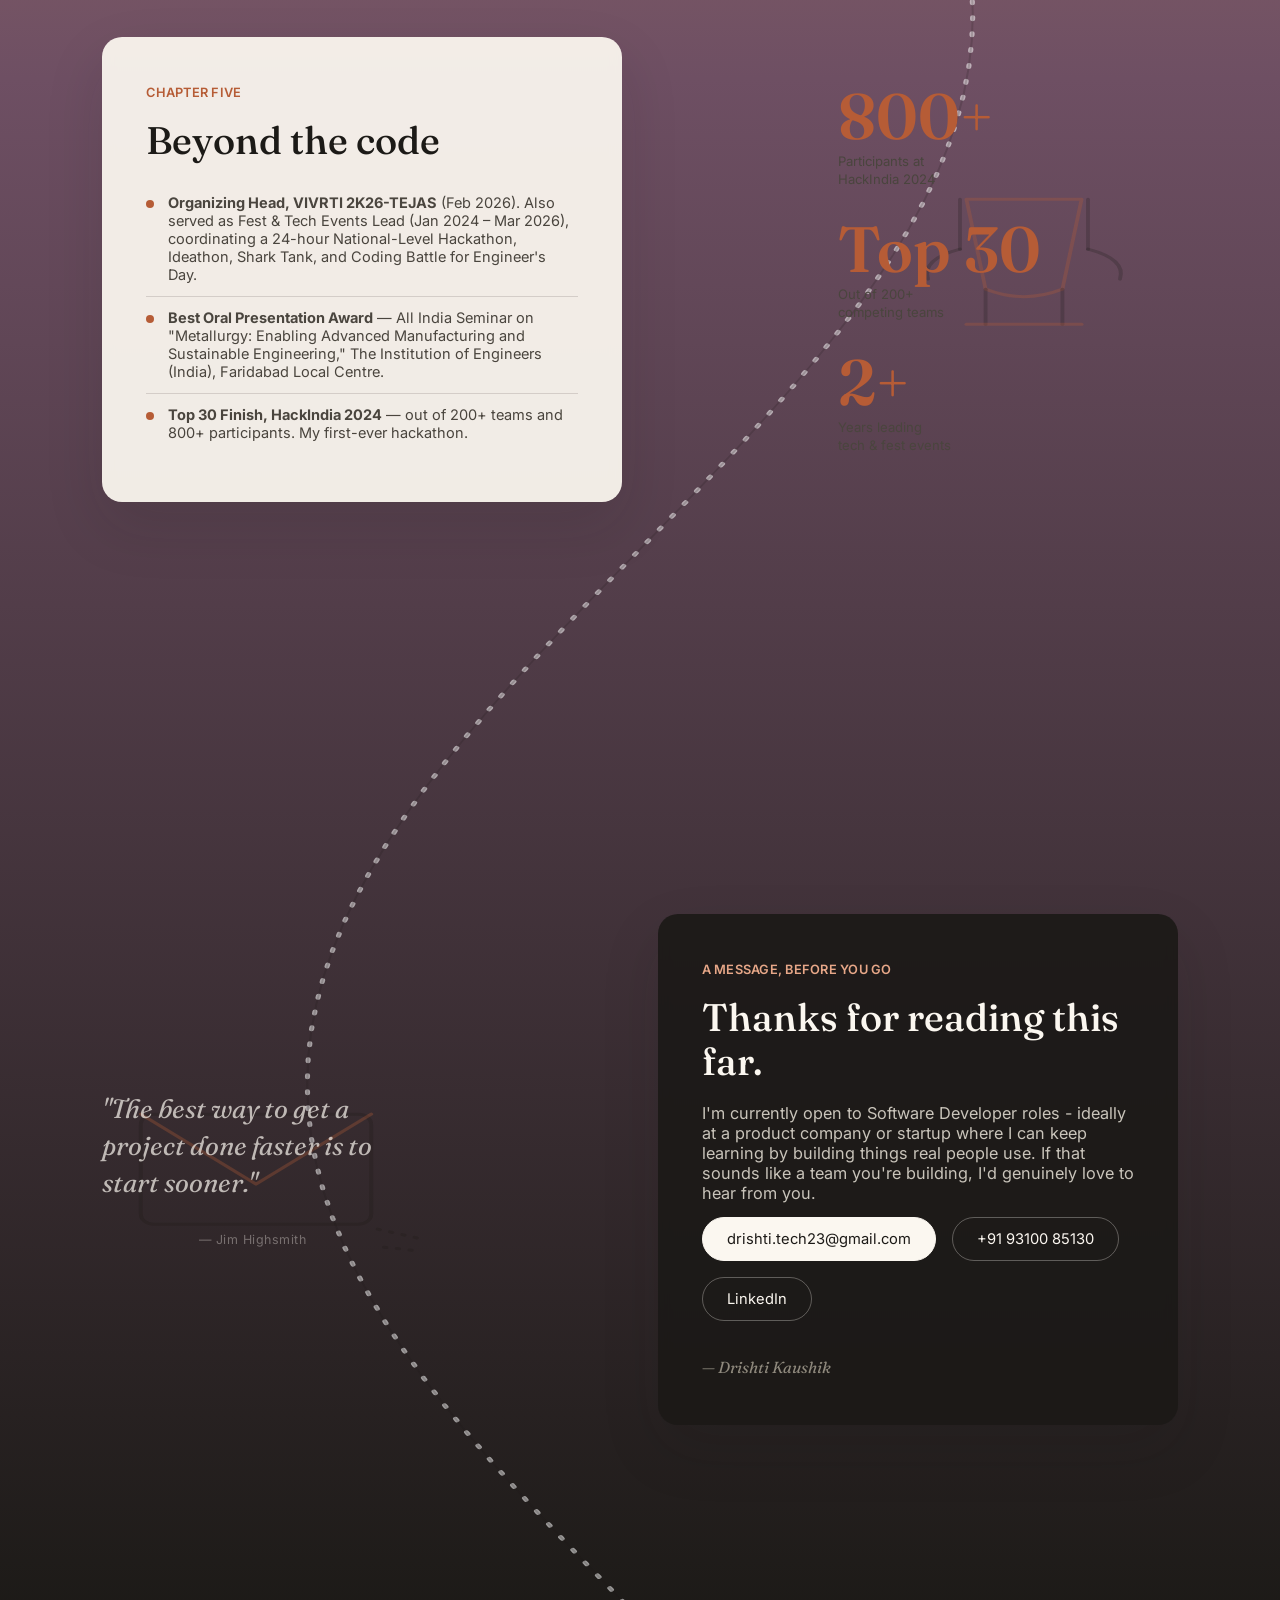
==== commit 39979d28: "Update index.html" ====
--- a/index.html
+++ b/index.html
@@ -3,8 +3,8 @@
 <head>
 <meta charset="UTF-8">
 <meta name="viewport" content="width=device-width, initial-scale=1.0, maximum-scale=1, user-scalable=no">
-<title>Drishti Kaushik — Full Stack Developer</title>
-<meta name="description" content="Drishti Kaushik is a Full Stack Developer (React, Node.js, Express, PostgreSQL, MongoDB) based in Faridabad, India. Final-year B.Tech CS (AI & ML) student with production experience across freelance and internship roles.">
+<title>Drishti Kaushik - Software Developer</title>
+<meta name="description" content="Drishti Kaushik is a Software Developer (React, Node.js, Express, PostgreSQL, MongoDB) based in Faridabad, India. Final-year B.Tech CS (AI & ML) student with production experience across freelance and internship roles.">
 <link rel="preconnect" href="https://fonts.googleapis.com">
 <link rel="preconnect" href="https://fonts.gstatic.com" crossorigin>
 <link href="https://fonts.googleapis.com/css2?family=Fraunces:ital,opsz,wght@0,9..144,400;0,9..144,500;0,9..144,600;1,9..144,500&family=Inter:wght@400;500;600&display=swap" rel="stylesheet">
@@ -33,7 +33,7 @@
     <div class="kicker">Faridabad, Haryana &nbsp;·&nbsp; B.Tech CS (AI &amp; ML) &nbsp;·&nbsp; Final Year</div>
     <div class="hero-name">Drishti Kaushik</div>
     <h1>I build things from<br>database to <em>deployed UI.</em></h1>
-    <p>Full-stack developer with hands-on production experience across the MERN-adjacent stack. I've shipped features for live codebases, deployed freelance e-commerce platforms end-to-end, and I'm comfortable owning a feature from schema to screen.</p>
+    <p>Software Developer with hands-on production experience. I've shipped features for live codebases, deployed freelance e-commerce platforms end-to-end, and I'm comfortable owning a feature from schema to screen.</p>
     <div class="scroll-hint"><div class="stem"></div>Scroll</div>
   </div>
   <div class="hero-photo-col">
@@ -47,10 +47,10 @@
   <div class="panel">
     <div class="chapter-eyebrow">CHAPTER ONE</div>
     <h2>Where it started</h2>
-    <p>I'm a final-year B.Tech student in Computer Science (AI &amp; ML) at Aravali College of Engineering and Management, Faridabad — affiliated with J.C. Bose University of Science &amp; Technology, YMCA.</p>
-    <p>My CGPA sits at <strong>8.525</strong>, and the university has ranked me at the top every semester — 2nd in the University (2nd Semester), 2nd at college level (5th Semester), and 3rd at college level (3rd &amp; 6th Semester).</p>
+    <p>I'm a final-year B.Tech student in Computer Science (AI &amp; ML) at Aravali College of Engineering and Management, Faridabad - affiliated with J.C. Bose University of Science &amp; Technology, YMCA.</p>
+    <p>My CGPA sits at <strong>8.525</strong>, and the university has ranked me at the top every semester - 2nd in the University (2nd Semester), 2nd at college level (5th Semester), and 3rd at college level (3rd &amp; 6th Semester).</p>
     <div class="tag-row">
-      <span>Aug 2023 – Jun 2027</span>
+      <span>Aug 2023 - Jun 2027</span>
       <span>Academic Merit Scholar</span>
       <span>University Rank Holder</span>
     </div>
@@ -81,7 +81,7 @@
   <div class="panel" style="max-width:580px;">
     <div class="chapter-eyebrow">CHAPTER TWO</div>
     <h2>Things I've shipped</h2>
-    <p>Some projects for clients, some for companies — one to solve a real attendance problem at college.</p>
+    <p>Some projects for clients, some for companies — some to solve a real life problems.</p>
     <div class="work-list">
       <div class="work-item">
         <div class="work-item-head">
@@ -89,13 +89,13 @@
           <h3>BlissBox Gifting <span class="status">Live — blissboxgifting.in</span></h3>
         </div>
         <div class="meta">Freelance Client Project &nbsp;·&nbsp; 2026</div>
-        <p>Full e-commerce platform built end-to-end for a Faridabad-based gifting brand — from requirements to live deployment on a custom domain. Relational schema for products, cart &amp; orders; RESTful APIs for all operations.</p>
+        <p>Full e-commerce platform built end-to-end for a Faridabad-based gifting brand - from requirements to live deployment on a custom domain. Relational schema for products, cart &amp; orders; RESTful APIs for all operations.</p>
         <div class="tag-row" style="margin-top:10px;"><span>React</span><span>Express.js</span><span>Node.js</span><span>PostgreSQL</span></div>
       </div>
       <div class="work-item">
         <div class="work-item-head">
           <img src="Logos/rb-logo.png" alt="rahulbidhuri.com" class="client-logo">
-          <h3>Advocate Portfolio <span class="status">Live — rahulbidhuri.com</span></h3>
+          <h3>Advocate Portfolio <span class="status">Live - rahulbidhuri.com</span></h3>
         </div>
         <div class="meta">Freelance Client Project &nbsp;·&nbsp; 2026</div>
         <p>Professional portfolio and lead-generation site for a Delhi NCR-based advocate, hand-coded with a WhatsApp-integrated consultation request form.</p>
@@ -104,7 +104,7 @@
       <div class="work-item">
         <h3>Smart Attendance System</h3>
         <div class="meta">College Project &nbsp;·&nbsp; 2025</div>
-        <p>Face-recognition-based attendance system with real-time detection — marks and stores attendance records automatically.</p>
+        <p>Face-recognition-based attendance system with real-time detection - marks and stores attendance records automatically.</p>
         <div class="tag-row" style="margin-top:10px;"><span>Python</span><span>OpenCV</span><span>Flask</span><span>MongoDB</span></div>
       </div>
     </div>
@@ -119,7 +119,7 @@
       <div class="work-item">
         <div class="work-item-head">
           <img src="Logos/truniqe-logo.png" alt="Truniqe" class="client-logo">
-          <h3>Full Stack Web Developer</h3>
+          <h3>Software Developer Intern</h3>
         </div>
         <div class="meta">Truniqe &nbsp;·&nbsp; Jul 2026</div>
         <p>Built and shipped full-stack web features end-to-end across React front-end components and Node.js/Express backend services in a live production codebase, collaborating on code reviews and delivery with the engineering team.</p>
@@ -127,7 +127,7 @@
       <div class="work-item">
         <div class="work-item-head">
           <img src="Logos/twentyoneholidays-logo.png" alt="Twenty-One Holidays" class="client-logo">
-          <h3>Full Stack Intern</h3>
+          <h3>Software Developer Intern</h3>
         </div>
         <div class="meta">Twenty-One Holidays &nbsp;·&nbsp; Feb 2026 – Apr 2026</div>
         <p>Developed and maintained a full-stack web application across all layers. Built and integrated REST APIs with Node.js. Designed responsive interfaces and deployed the app to the company's live production domain.</p>
@@ -146,7 +146,7 @@
       <div class="tl-dot accent"></div>
       <div class="tl-content">
         <div class="tl-co">Truniqe</div>
-        <div class="tl-role">Full Stack Developer</div>
+        <div class="tl-role">Software Developer Intern</div>
         <div class="tl-dates">Jul 2026</div>
         <img src="Logos/truniqe-logo.png" alt="" class="tl-logo">
       </div>
@@ -156,7 +156,7 @@
       <div class="tl-dot"></div>
       <div class="tl-content">
         <div class="tl-co">Twenty-One Holidays</div>
-        <div class="tl-role">Full Stack Intern</div>
+        <div class="tl-role">Software Developer Intern</div>
         <div class="tl-dates">Feb – Apr 2026</div>
         <img src="Logos/twentyoneholidays-logo.png" alt="" class="tl-logo">
       </div>
@@ -262,13 +262,13 @@
   <div class="panel dark">
     <div class="chapter-eyebrow">A MESSAGE, BEFORE YOU GO</div>
     <h2>Thanks for reading this far.</h2>
-    <p>I'm currently open to full-stack developer roles — ideally at a product company or startup where I can keep learning by building things real people use. If that sounds like a team you're building, I'd genuinely love to hear from you.</p>
+    <p>I'm currently open to Software Developer roles - ideally at a product company or startup where I can keep learning by building things real people use. If that sounds like a team you're building, I'd genuinely love to hear from you.</p>
     <div class="closing-links">
       <a href="mailto:drishti.tech23@gmail.com" class="primary">drishti.tech23@gmail.com</a>
-      <a href="tel:+918766320096">+91 87663 20096</a>
+      <a href="tel:+919310085130">+91 93100 85130</a>
       <a href="https://linkedin.com/in/drishti-kaushik-465630304" target="_blank" rel="noopener">LinkedIn</a>
     </div>
-    <div class="closing-sign">— Drishti</div>
+    <div class="closing-sign">— Drishti Kaushik</div>
   </div>
 </section>
 
--- a/style.css
+++ b/style.css
@@ -0,0 +1,518 @@
+:root{
+  --ink:#1C1A17;
+  --ink-soft:#4A453E;
+  --paper:#FBF7F0;
+  --line: rgba(28,26,23,0.14);
+  --accent:#B65C36;
+  --font-serif:'Fraunces', serif;
+  --font-sans:'Inter', sans-serif;
+}
+*{ margin:0; padding:0; box-sizing:border-box; }
+html{ scroll-behavior:smooth; }
+@media (prefers-reduced-motion: reduce){
+  html{ scroll-behavior:auto; }
+  *{ transition-duration:0.001ms !important; animation-duration:0.001ms !important; }
+}
+body{
+  font-family:var(--font-sans);
+  color:var(--ink);
+  background:var(--paper);
+  overflow-x:hidden;
+  position:relative;
+}
+a{ color:inherit; }
+::selection{ background:var(--accent); color:#fff; }
+
+/* ---------- continuous illustrated scene ---------- */
+#journeyScene{
+  position:absolute;
+  top:0; left:0;
+  width:100%;
+  z-index:0;
+  pointer-events:none;
+}
+#journeyScene svg{ display:block; width:100%; height:100%; }
+
+.trail-marker{
+  position:absolute;
+  top:0; left:0;
+  width:16px; height:16px;
+  margin:-8px 0 0 -8px;
+  border-radius:50%;
+  background:var(--accent);
+  box-shadow:0 0 0 6px rgba(182,92,54,0.22), 0 0 18px rgba(182,92,54,0.5);
+  z-index:1;
+  transition:background .4s ease, box-shadow .4s ease;
+}
+.trail-marker.night{
+  background:#F3D9A6;
+  box-shadow:0 0 0 6px rgba(243,217,166,0.22), 0 0 18px rgba(243,217,166,0.55);
+}
+
+/* ---------- nav ---------- */
+.top-nav{
+  position:fixed; top:0; left:0; right:0;
+  z-index:60;
+  display:flex; justify-content:space-between; align-items:center;
+  padding:26px 48px;
+  mix-blend-mode:difference;
+}
+.top-nav a, .top-nav span{ color:#fff; }
+.brand{ font-family:var(--font-serif); font-size:1.05rem; font-weight:500; }
+.top-nav nav{ display:flex; gap:28px; font-size:0.85rem; }
+.top-nav nav a{ text-decoration:none; opacity:0.85; }
+.top-nav nav a:hover{ opacity:1; }
+@media (max-width:600px){
+  .top-nav{ padding:20px 24px; }
+  .top-nav nav{ gap:16px; font-size:0.78rem; }
+}
+
+main{ position:relative; z-index:2; }
+
+section{
+  min-height:100vh;
+  display:flex;
+  align-items:center;
+  padding:140px 8vw;
+}
+
+/* ---------- hero ---------- */
+.hero{
+  flex-direction:row;
+  align-items:center;
+  justify-content:flex-start;
+  gap:6vw;
+  padding-top:120px;
+  min-height:100vh;
+}
+.hero-photo-col{
+  flex-shrink:0;
+  display:flex;
+  align-items:center;
+  justify-content:center;
+  transform:translateX(clamp(-60px, -4vw, -24px));
+}
+.hero-photo-wrap{
+  position:relative;
+  width:clamp(240px, 25vw, 360px);
+  height:clamp(240px, 25vw, 360px);
+}
+.hero-photo-wrap::before{
+  content:'';
+  position:absolute;
+  inset:-10px;
+  border-radius:50%;
+  background:conic-gradient(from 180deg, var(--accent), #F3D9A6, var(--accent));
+  opacity:0.35;
+  animation:spinRing 8s linear infinite;
+}
+@keyframes spinRing{ to{ transform:rotate(360deg); } }
+.hero-photo-wrap::after{
+  content:'';
+  position:absolute;
+  inset:-4px;
+  border-radius:50%;
+  border:2px solid rgba(182,92,54,0.5);
+}
+.hero-photo{
+  width:100%; height:100%;
+  border-radius:50%;
+  object-fit:cover;
+  object-position:top center;
+  position:relative;
+  z-index:1;
+  box-shadow:0 20px 50px rgba(28,26,23,0.22);
+}
+.hero-text-col{
+  flex:1;
+  min-width:0;
+}
+.hero .kicker{
+  font-family:var(--font-sans);
+  font-size:0.85rem;
+  letter-spacing:0.03em;
+  color:var(--ink-soft);
+  margin-bottom:14px;
+}
+.hero-name{
+  font-family:var(--font-serif);
+  font-weight:600;
+  font-size:clamp(1.5rem, 3.2vw, 2.6rem);
+  color:var(--accent);
+  display:inline-block;
+  position:relative;
+  margin-bottom:12px;
+  letter-spacing:-0.01em;
+}
+.hero-name::after{
+  content:'';
+  position:absolute;
+  left:0; bottom:-3px;
+  width:100%; height:3px;
+  border-radius:2px;
+  background:linear-gradient(90deg, var(--accent), #F3D9A6, var(--accent));
+  background-size:200% 100%;
+  animation:shimmer 3s ease-in-out infinite;
+}
+@keyframes shimmer{ 0%,100%{ background-position:0% 50%; } 50%{ background-position:100% 50%; } }
+.hero h1{
+  font-family:var(--font-serif);
+  font-weight:500;
+  font-size:clamp(2.2rem, 5.5vw, 4.6rem);
+  line-height:1.06;
+  max-width:16ch;
+  margin-bottom:24px;
+  margin-top:4px;
+}
+.hero h1 em{ font-style:italic; color:var(--accent); }
+.hero p{
+  font-size:1.1rem;
+  color:var(--ink-soft);
+  max-width:50ch;
+  margin-bottom:40px;
+}
+.scroll-hint{
+  display:flex; align-items:center; gap:10px;
+  font-size:0.82rem; color:var(--ink-soft);
+}
+.scroll-hint .stem{
+  width:1px; height:44px;
+  background:var(--ink-soft);
+  animation:hint 2.2s ease-in-out infinite;
+}
+@keyframes hint{ 0%,100%{ transform:scaleY(1); opacity:.6; } 50%{ transform:scaleY(0.4); opacity:1; } }
+
+/* ---------- chapter panel ---------- */
+.chapter{ justify-content:flex-start; }
+.chapter.reverse{ justify-content:flex-end; }
+
+.panel{
+  background:rgba(251,247,240,0.94);
+  backdrop-filter: blur(6px);
+  border-radius:20px;
+  padding:48px 44px;
+  max-width:520px;
+  box-shadow:0 24px 60px rgba(28,26,23,0.12);
+  opacity:0; transform:translateY(24px);
+  transition:opacity .7s ease, transform .7s ease;
+}
+.chapter.in-view .panel{ opacity:1; transform:translateY(0); }
+
+.panel.dark{
+  background:rgba(28,26,23,0.92);
+  color:var(--paper);
+}
+.panel.dark .chapter-eyebrow{ color:#E7A788; }
+.panel.dark p{ color:#C9C4BA; }
+
+.chapter-eyebrow{
+  font-size:0.8rem; color:var(--accent);
+  font-family:var(--font-sans); font-weight:600;
+  letter-spacing:0.02em;
+  margin-bottom:18px;
+}
+.panel h2{
+  font-family:var(--font-serif); font-weight:500;
+  font-size:clamp(1.7rem, 3vw, 2.4rem);
+  margin-bottom:20px; line-height:1.15;
+}
+.panel p{
+  font-size:1.02rem; color:var(--ink-soft);
+  max-width:52ch; margin-bottom:14px;
+}
+
+.tag-row{ display:flex; flex-wrap:wrap; gap:10px; margin-top:18px; }
+.tag-row span{
+  font-size:0.76rem; padding:5px 13px;
+  border:1px solid var(--line); border-radius:20px;
+  color:var(--ink-soft);
+}
+
+.work-list{ margin-top:6px; }
+.work-item{
+  padding:14px 0;
+  border-bottom:1px solid var(--line);
+}
+.work-item:last-child{ border-bottom:none; }
+.work-item:first-child{ padding-top:0; }
+.work-item h3{
+  font-family:var(--font-serif); font-weight:500;
+  font-size:1.05rem; margin-bottom:4px;
+}
+.work-item p{ font-size:0.92rem; color:var(--ink-soft); max-width:50ch; margin:0; }
+.work-item .status{ font-size:0.72rem; color:var(--accent); margin-left:8px; font-weight:500; }
+.work-item .meta{ font-size:0.78rem; color:var(--ink-soft); opacity:0.7; margin-bottom:6px; }
+
+/* ---------- skills grid ---------- */
+.skills-grid{
+  display:grid;
+  grid-template-columns:1fr 1fr;
+  gap:16px;
+  margin-top:18px;
+}
+.skill-group .sg-label{
+  font-size:0.74rem; font-weight:600; letter-spacing:0.04em;
+  color:var(--accent); text-transform:uppercase;
+  margin-bottom:8px;
+}
+.skill-group .sg-items{
+  display:flex; flex-wrap:wrap; gap:6px;
+}
+.skill-group .sg-items span{
+  font-size:0.76rem; padding:4px 11px;
+  border:1px solid var(--line); border-radius:20px;
+  color:var(--ink-soft);
+}
+
+/* ---------- achievement list ---------- */
+.ach-list{ margin-top:14px; }
+.ach-item{
+  display:flex; gap:14px; align-items:flex-start;
+  padding:12px 0; border-bottom:1px solid var(--line);
+}
+.ach-item:last-child{ border-bottom:none; }
+.ach-dot{
+  width:8px; height:8px; border-radius:50%;
+  background:var(--accent); flex-shrink:0;
+  margin-top:6px;
+}
+.ach-item p{ font-size:0.91rem; color:var(--ink-soft); margin:0; }
+
+/* ---------- closing ---------- */
+.closing-links{ display:flex; gap:16px; flex-wrap:wrap; margin-top:8px; }
+.closing-links a{
+  font-size:0.92rem; text-decoration:none;
+  padding:12px 24px; border-radius:28px;
+  border:1px solid rgba(251,247,240,0.3);
+  transition:background .2s ease, border-color .2s ease;
+}
+.closing-links a.primary{ background:var(--paper); color:var(--ink); border-color:var(--paper); }
+.closing-links a:hover{ border-color:#fff; }
+.closing-sign{
+  margin-top:36px; font-family:var(--font-serif); font-style:italic;
+  color:#8f897d; font-size:1rem;
+}
+
+/* ---------- logo strip ---------- */
+.logo-strip{
+  display:flex;
+  align-items:center;
+  gap:24px;
+  flex-wrap:wrap;
+  margin-top:20px;
+  padding-top:16px;
+  border-top:1px solid var(--line);
+}
+.logo-strip-label{
+  font-size:0.72rem;
+  font-weight:600;
+  letter-spacing:0.05em;
+  color:var(--ink-soft);
+  opacity:0.55;
+  text-transform:uppercase;
+  white-space:nowrap;
+}
+.logo-strip img{
+  height:28px;
+  width:auto;
+  object-fit:contain;
+  opacity:0.75;
+  transition:opacity .25s ease, filter .25s ease;
+  filter:grayscale(30%);
+}
+.logo-strip img:hover{
+  opacity:1;
+  filter:grayscale(0%);
+}
+/* client logo inline in work-item header */
+.work-item-head{
+  display:flex;
+  align-items:center;
+  gap:10px;
+  margin-bottom:6px;
+  flex-wrap:wrap;
+}
+.client-logo{
+  height:22px;
+  width:auto;
+  object-fit:contain;
+  opacity:0.7;
+  flex-shrink:0;
+  transition:opacity .2s;
+}
+.work-item:hover .client-logo{ opacity:1; }
+
+/* ---------- side deco panels ---------- */
+.chapter.has-deco{ justify-content:space-between; gap:4vw; }
+.side-deco{
+  flex:1;
+  max-width:340px;
+  display:flex;
+  flex-direction:column;
+  align-items:center;
+  justify-content:center;
+  gap:16px;
+  opacity:0;
+  transform:translateY(20px);
+  transition:opacity .8s ease .15s, transform .8s ease .15s;
+  pointer-events:none;
+}
+.chapter.in-view .side-deco{ opacity:1; transform:translateY(0); }
+
+/* stat cards (ch1 education) */
+.stat-card{
+  background:rgba(251,247,240,0.88);
+  backdrop-filter:blur(8px);
+  border:1px solid rgba(28,26,23,0.1);
+  border-radius:16px;
+  padding:18px 28px;
+  text-align:center;
+  width:100%;
+  box-shadow:0 8px 28px rgba(28,26,23,0.08);
+  transition:transform .3s ease, box-shadow .3s ease;
+}
+.stat-card:hover{ transform:translateY(-3px); box-shadow:0 14px 36px rgba(28,26,23,0.13); }
+.stat-card.accent{ background:rgba(182,92,54,0.08); border-color:rgba(182,92,54,0.25); }
+.stat-num{
+  font-family:var(--font-serif);
+  font-size:2.2rem;
+  font-weight:600;
+  color:var(--ink);
+  line-height:1;
+}
+.stat-card.accent .stat-num{ color:var(--accent); }
+.stat-label{
+  font-size:0.78rem;
+  color:var(--ink-soft);
+  margin-top:5px;
+  letter-spacing:0.02em;
+}
+
+/* project count deco (work section) */
+.deco-projects-count{ align-items:flex-start; }
+.big-count{
+  font-family:var(--font-serif);
+  font-size:clamp(5rem, 10vw, 8rem);
+  font-weight:600;
+  line-height:1;
+  color:var(--accent);
+  opacity:0.18;
+}
+.big-count-label{
+  font-family:var(--font-serif);
+  font-size:1.25rem;
+  color:var(--ink-soft);
+  margin-top:-10px;
+  line-height:1.3;
+}
+.deco-divider{
+  width:40px; height:2px;
+  background:var(--accent);
+  border-radius:2px;
+  margin:8px 0;
+  opacity:0.5;
+}
+.deco-live-tag{
+  display:inline-flex; align-items:center; gap:6px;
+  font-size:0.8rem; font-weight:600;
+  color:var(--accent);
+  letter-spacing:0.04em;
+}
+.deco-live-tag::before{
+  content:'';
+  width:7px; height:7px; border-radius:50%;
+  background:var(--accent);
+  animation:pulse 1.8s ease-in-out infinite;
+}
+@keyframes pulse{ 0%,100%{opacity:1;transform:scale(1);} 50%{opacity:0.4;transform:scale(0.7);} }
+
+/* employment timeline deco (experience) */
+.deco-timeline{ align-items:flex-start; gap:0; }
+.tl-item{ display:flex; gap:14px; align-items:flex-start; }
+.tl-dot{
+  width:12px; height:12px; border-radius:50%;
+  border:2px solid var(--ink-soft);
+  background:var(--paper);
+  flex-shrink:0; margin-top:4px;
+  transition:border-color .3s;
+}
+.tl-dot.accent{ border-color:var(--accent); background:var(--accent); }
+.tl-content{ padding-bottom:24px; }
+.tl-connector{ width:2px; height:40px; background:rgba(28,26,23,0.12); margin-left:5px; border-radius:1px; }
+.tl-co{ font-family:var(--font-serif); font-size:1.05rem; font-weight:500; color:var(--ink); }
+.tl-role{ font-size:0.82rem; color:var(--accent); font-weight:600; margin-top:2px; }
+.tl-dates{ font-size:0.76rem; color:var(--ink-soft); margin-top:2px; }
+.tl-logo{ height:20px; width:auto; object-fit:contain; opacity:0.65; margin-top:6px; display:block; }
+
+/* terminal / code deco (skills) */
+.deco-terminal{
+  width:100%; max-width:320px;
+  background:rgba(28,26,23,0.90);
+  border-radius:14px;
+  overflow:hidden;
+  box-shadow:0 16px 40px rgba(28,26,23,0.28);
+}
+.term-bar{
+  background:rgba(255,255,255,0.07);
+  padding:10px 14px;
+  display:flex; align-items:center; gap:7px;
+}
+.term-dot{ width:10px; height:10px; border-radius:50%; flex-shrink:0; }
+.term-dot.r{ background:#FF5F56; }
+.term-dot.y{ background:#FFBD2E; }
+.term-dot.g{ background:#27C93F; }
+.term-title{ font-size:0.72rem; color:rgba(255,255,255,0.35); margin-left:auto; }
+.term-body{ padding:16px 18px; font-family:'Courier New', monospace; font-size:0.8rem; line-height:1.7; color:rgba(251,247,240,0.75); }
+.term-kw{ color:#E7A788; }
+.term-str{ color:#B8E49A; }
+.term-cursor{ color:var(--accent); animation:blink 1.1s step-end infinite; }
+@keyframes blink{ 0%,100%{opacity:1;} 50%{opacity:0;} }
+
+/* achievement numbers deco (ch5) */
+.deco-ach-nums{ gap:28px; align-items:flex-start; }
+.ach-num-item{}
+.ach-big-num{
+  font-family:var(--font-serif);
+  font-size:clamp(2.8rem, 5vw, 4rem);
+  font-weight:600;
+  color:var(--accent);
+  line-height:1;
+}
+.ach-big-label{
+  font-size:0.82rem;
+  color:var(--ink-soft);
+  margin-top:4px;
+  line-height:1.4;
+}
+
+/* closing pull-quote */
+.deco-quote{
+  max-width:300px;
+  text-align:left;
+}
+.deco-quote blockquote{
+  font-family:var(--font-serif);
+  font-style:italic;
+  font-size:clamp(1.2rem, 2.5vw, 1.65rem);
+  color:rgba(251,247,240,0.7);
+  line-height:1.4;
+}
+.deco-quote cite{
+  display:block;
+  font-size:0.78rem;
+  color:rgba(251,247,240,0.35);
+  margin-top:14px;
+  font-style:normal;
+  letter-spacing:0.04em;
+}
+
+@media (max-width:860px){
+  section{ padding:110px 6vw; }
+  .chapter, .chapter.reverse, .chapter.has-deco{ justify-content:center; }
+  .panel{ max-width:100%; padding:36px 28px; }
+  .skills-grid{ grid-template-columns:1fr; }
+  .hero{ flex-direction:column-reverse; align-items:flex-start; gap:32px; }
+  .hero-photo-col{ transform:none; }
+  .hero-photo-wrap{ width:180px; height:180px; }
+  .side-deco{ display:none; }
+}
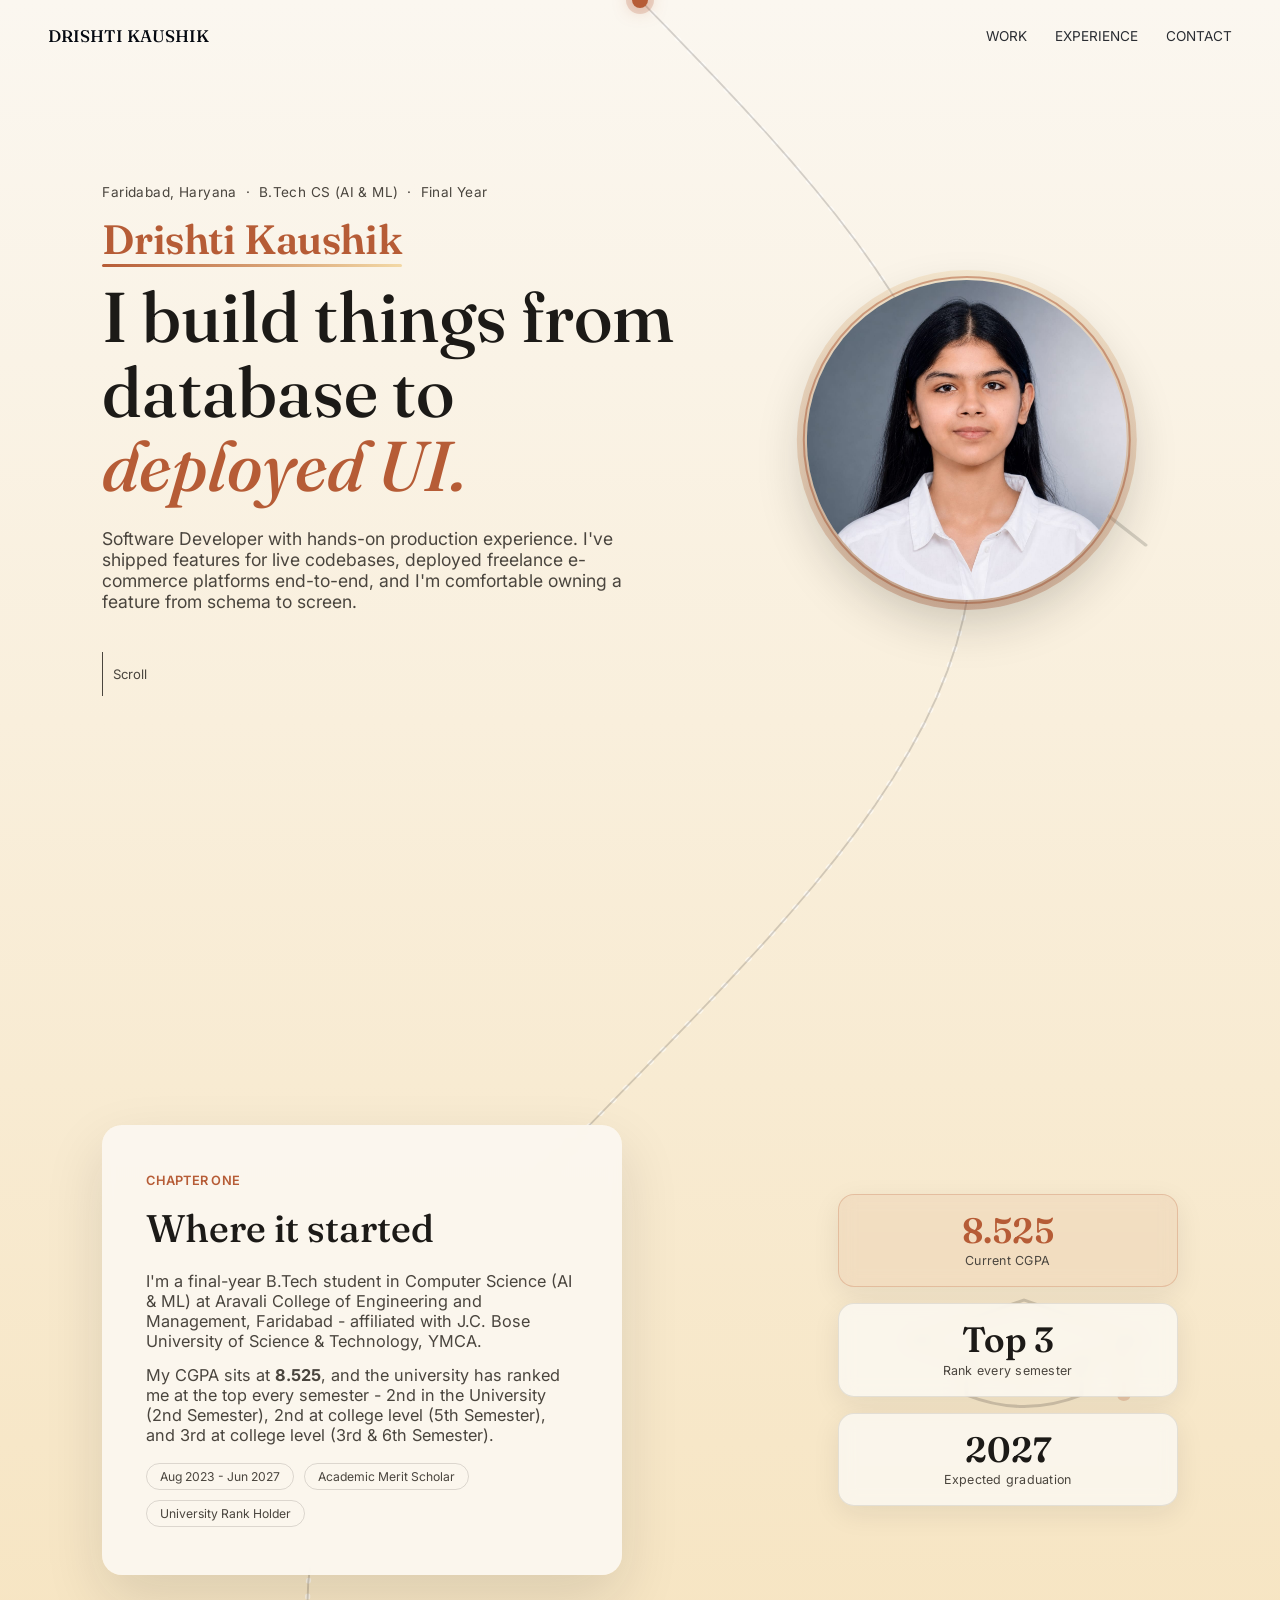
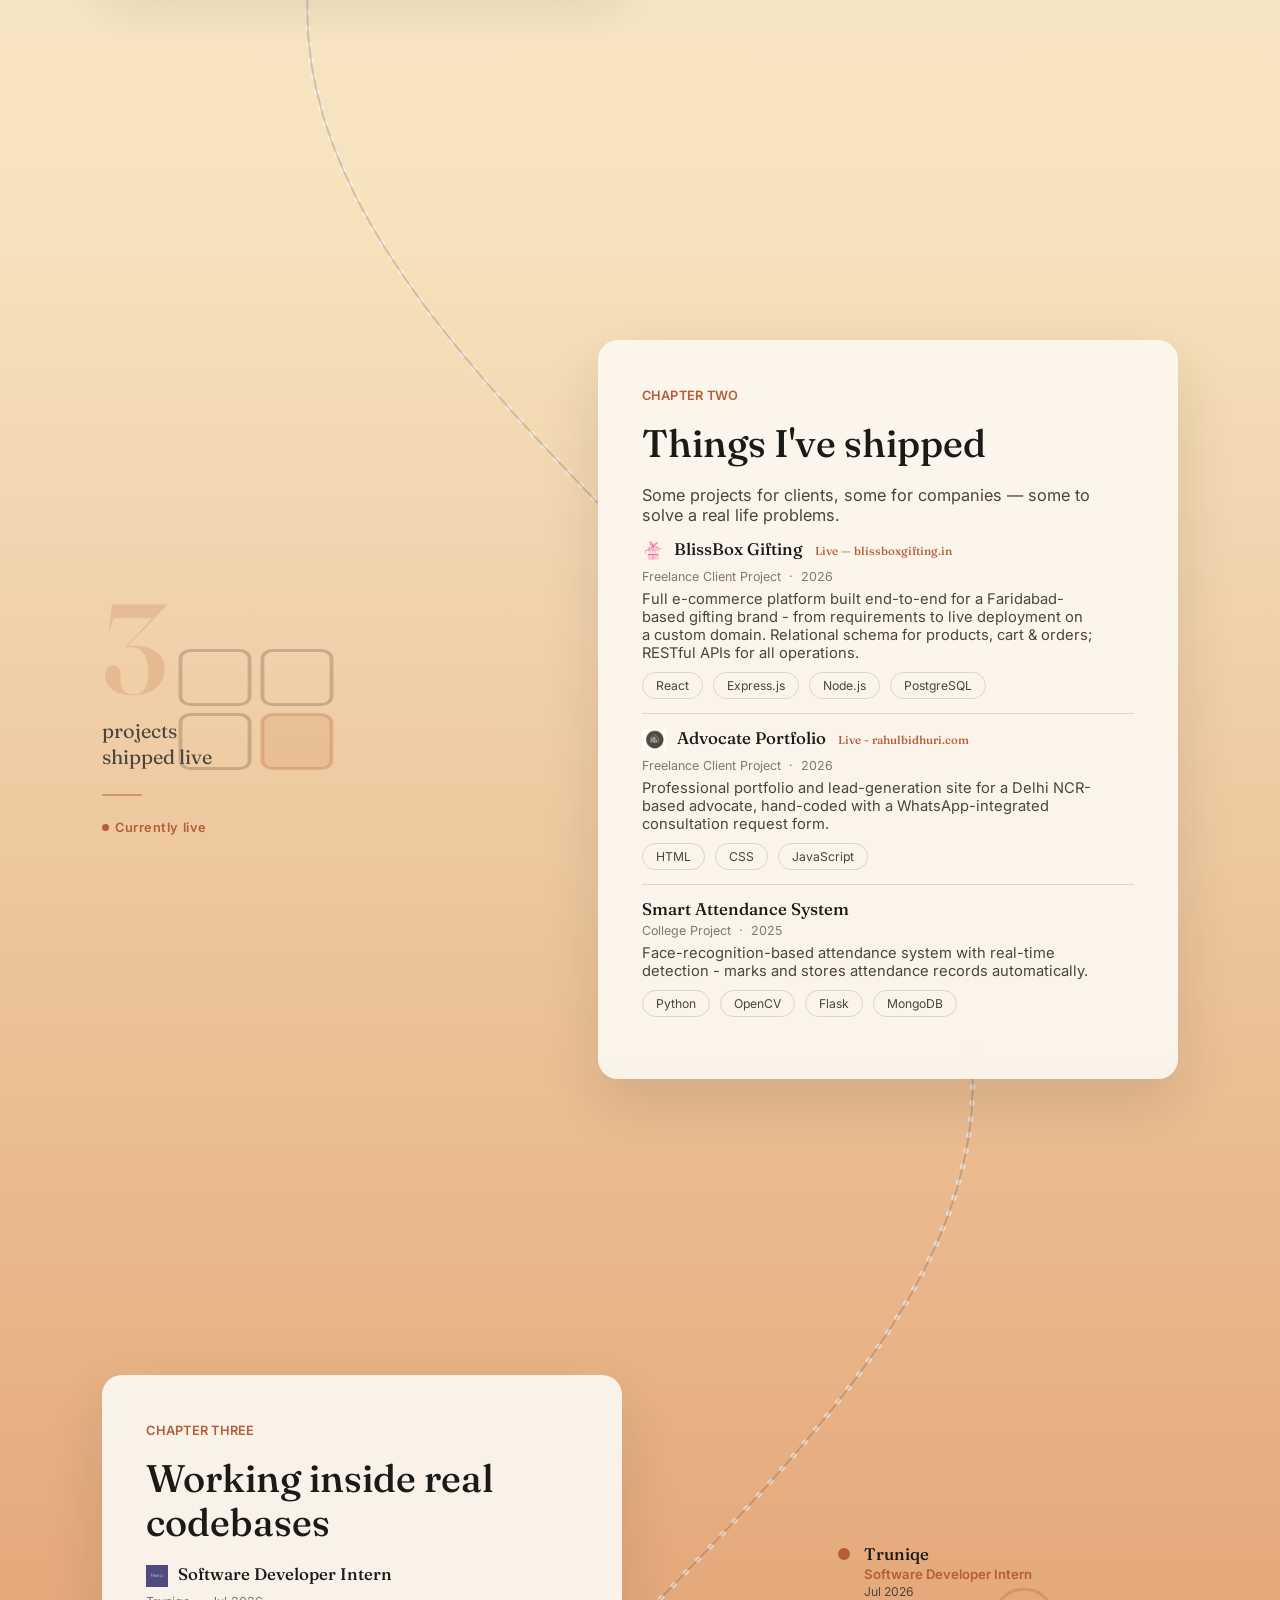
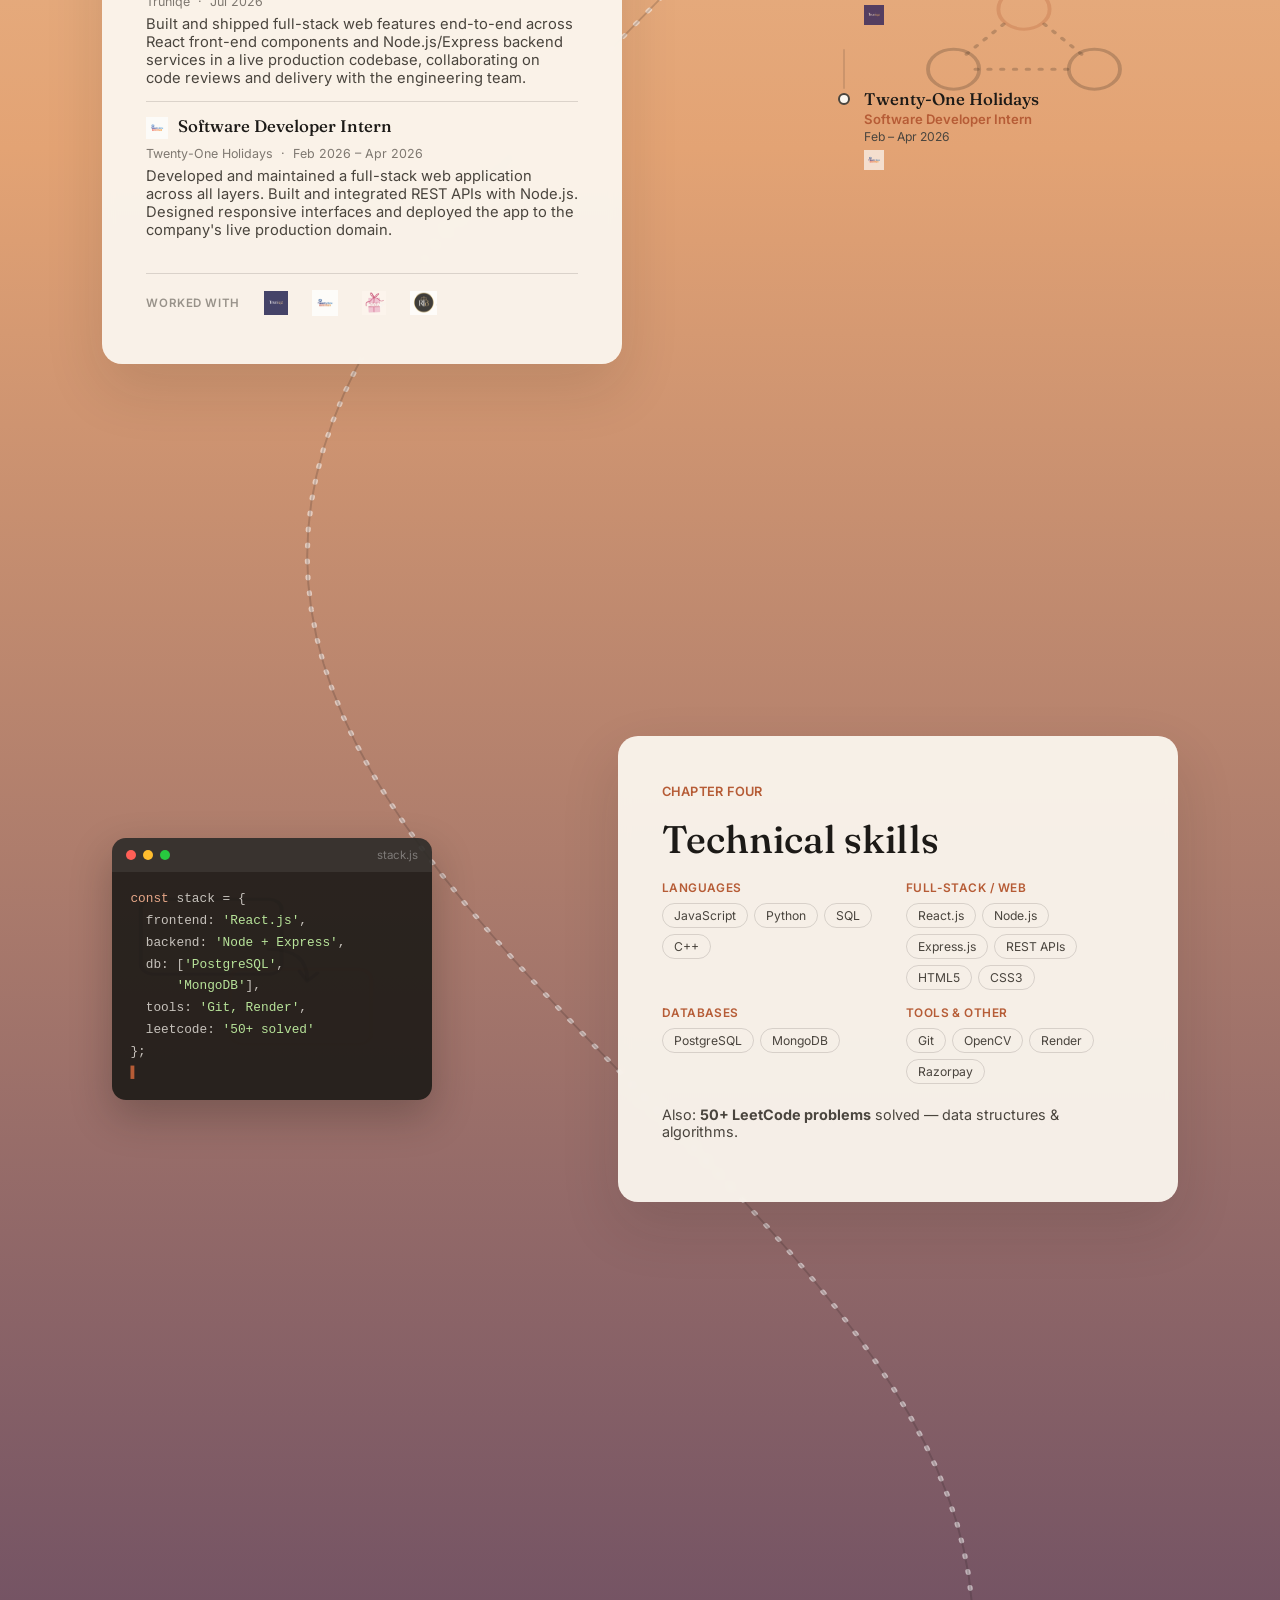
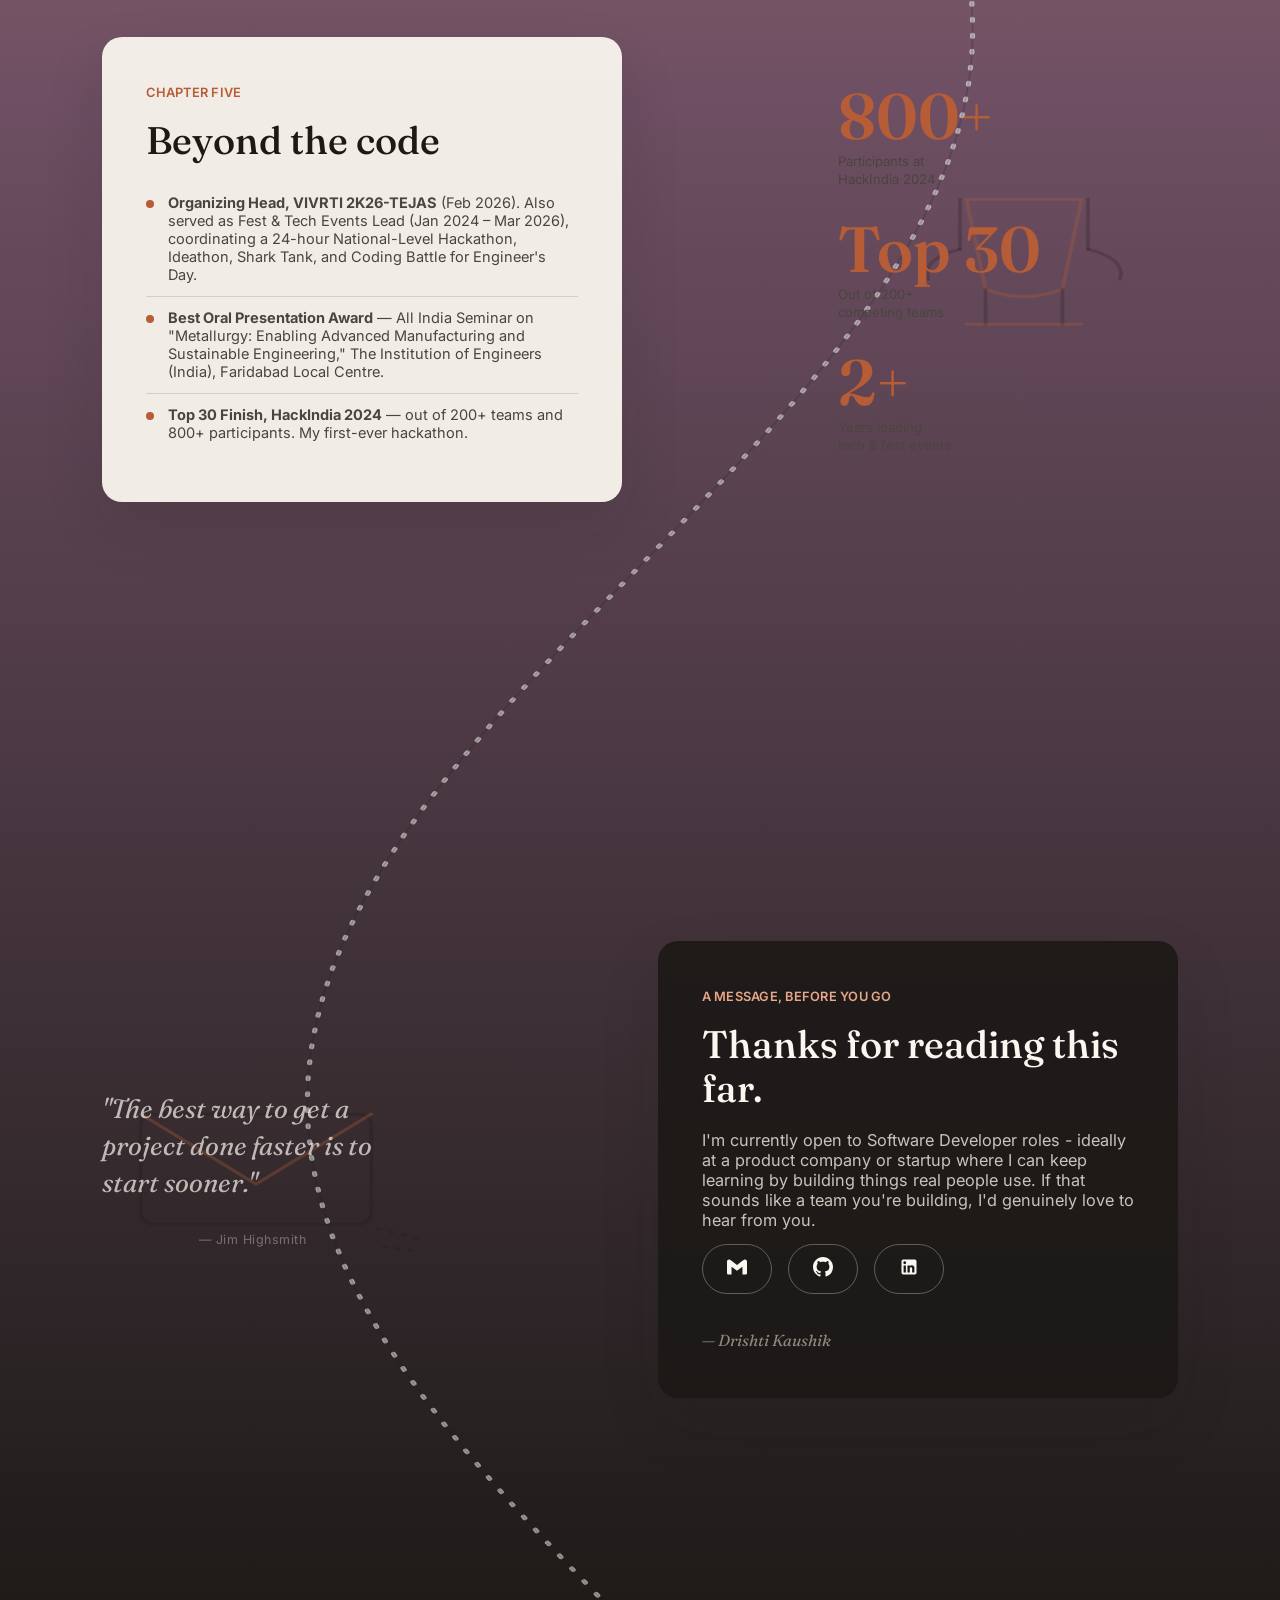
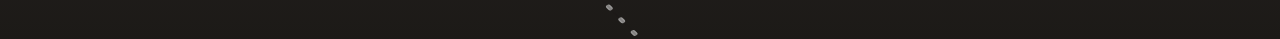
==== commit a04aad58: "Update index.html" ====
--- a/index.html
+++ b/index.html
@@ -1,279 +1,333 @@
 <!DOCTYPE html>
 <html lang="en">
+
 <head>
-<meta charset="UTF-8">
-<meta name="viewport" content="width=device-width, initial-scale=1.0, maximum-scale=1, user-scalable=no">
-<title>Drishti Kaushik - Software Developer</title>
-<meta name="description" content="Drishti Kaushik is a Software Developer (React, Node.js, Express, PostgreSQL, MongoDB) based in Faridabad, India. Final-year B.Tech CS (AI & ML) student with production experience across freelance and internship roles.">
-<link rel="preconnect" href="https://fonts.googleapis.com">
-<link rel="preconnect" href="https://fonts.gstatic.com" crossorigin>
-<link href="https://fonts.googleapis.com/css2?family=Fraunces:ital,opsz,wght@0,9..144,400;0,9..144,500;0,9..144,600;1,9..144,500&family=Inter:wght@400;500;600&display=swap" rel="stylesheet">
-<link rel="stylesheet" href="style.css">
+  <meta charset="UTF-8">
+  <meta name="viewport" content="width=device-width, initial-scale=1.0, maximum-scale=1, user-scalable=no">
+  <title>Drishti Kaushik - Software Developer</title>
+  <meta name="description"
+    content="Drishti Kaushik is a Software Developer (React, Node.js, Express, PostgreSQL, MongoDB) based in Faridabad, India. Final-year B.Tech CS (AI & ML) student with production experience across freelance and internship roles.">
+  <link rel="preconnect" href="https://fonts.googleapis.com">
+  <link rel="preconnect" href="https://fonts.gstatic.com" crossorigin>
+  <link
+    href="https://fonts.googleapis.com/css2?family=Fraunces:ital,opsz,wght@0,9..144,400;0,9..144,500;0,9..144,600;1,9..144,500&family=Inter:wght@400;500;600&display=swap"
+    rel="stylesheet">
+  <link rel="stylesheet" href="style.css">
 </head>
+
 <body>
 
-<div id="journeyScene">
-  <svg id="journeySvg" xmlns="http://www.w3.org/2000/svg" preserveAspectRatio="none"></svg>
-  <div class="trail-marker" id="trailMarker"></div>
-</div>
-
-<header class="top-nav">
-  <span class="brand">Drishti Kaushik</span>
-  <nav>
-    <a href="#work">Work</a>
-    <a href="#experience">Experience</a>
-    <a href="#closing">Contact</a>
-  </nav>
-</header>
-
-<main>
-
-<section class="hero" id="hero">
-  <div class="hero-text-col">
-    <div class="kicker">Faridabad, Haryana &nbsp;·&nbsp; B.Tech CS (AI &amp; ML) &nbsp;·&nbsp; Final Year</div>
-    <div class="hero-name">Drishti Kaushik</div>
-    <h1>I build things from<br>database to <em>deployed UI.</em></h1>
-    <p>Software Developer with hands-on production experience. I've shipped features for live codebases, deployed freelance e-commerce platforms end-to-end, and I'm comfortable owning a feature from schema to screen.</p>
-    <div class="scroll-hint"><div class="stem"></div>Scroll</div>
+  <div id="journeyScene">
+    <svg id="journeySvg" xmlns="http://www.w3.org/2000/svg" preserveAspectRatio="none"></svg>
+    <div class="trail-marker" id="trailMarker"></div>
   </div>
-  <div class="hero-photo-col">
-    <div class="hero-photo-wrap">
-      <img src="profile.jpeg" alt="Drishti Kaushik" class="hero-photo">
-    </div>
-  </div>
-</section>
-
-<section class="chapter has-deco" id="ch1">
-  <div class="panel">
-    <div class="chapter-eyebrow">CHAPTER ONE</div>
-    <h2>Where it started</h2>
-    <p>I'm a final-year B.Tech student in Computer Science (AI &amp; ML) at Aravali College of Engineering and Management, Faridabad - affiliated with J.C. Bose University of Science &amp; Technology, YMCA.</p>
-    <p>My CGPA sits at <strong>8.525</strong>, and the university has ranked me at the top every semester - 2nd in the University (2nd Semester), 2nd at college level (5th Semester), and 3rd at college level (3rd &amp; 6th Semester).</p>
-    <div class="tag-row">
-      <span>Aug 2023 - Jun 2027</span>
-      <span>Academic Merit Scholar</span>
-      <span>University Rank Holder</span>
-    </div>
-  </div>
-  <div class="side-deco" aria-hidden="true">
-    <div class="stat-card accent">
-      <div class="stat-num">8.525</div>
-      <div class="stat-label">Current CGPA</div>
-    </div>
-    <div class="stat-card">
-      <div class="stat-num">Top 3</div>
-      <div class="stat-label">Rank every semester</div>
-    </div>
-    <div class="stat-card">
-      <div class="stat-num">2027</div>
-      <div class="stat-label">Expected graduation</div>
-    </div>
-  </div>
-</section>
-
-<section class="chapter reverse has-deco" id="work">
-  <div class="side-deco deco-projects-count" aria-hidden="true">
-    <div class="big-count">3</div>
-    <div class="big-count-label">projects<br>shipped live</div>
-    <div class="deco-divider"></div>
-    <div class="deco-live-tag">Currently live</div>
-  </div>
-  <div class="panel" style="max-width:580px;">
-    <div class="chapter-eyebrow">CHAPTER TWO</div>
-    <h2>Things I've shipped</h2>
-    <p>Some projects for clients, some for companies — some to solve a real life problems.</p>
-    <div class="work-list">
-      <div class="work-item">
-        <div class="work-item-head">
-          <img src="Logos/blissbox-logo.png" alt="BlissBox Gifting" class="client-logo">
-          <h3>BlissBox Gifting <span class="status">Live — blissboxgifting.in</span></h3>
-        </div>
-        <div class="meta">Freelance Client Project &nbsp;·&nbsp; 2026</div>
-        <p>Full e-commerce platform built end-to-end for a Faridabad-based gifting brand - from requirements to live deployment on a custom domain. Relational schema for products, cart &amp; orders; RESTful APIs for all operations.</p>
-        <div class="tag-row" style="margin-top:10px;"><span>React</span><span>Express.js</span><span>Node.js</span><span>PostgreSQL</span></div>
-      </div>
-      <div class="work-item">
-        <div class="work-item-head">
-          <img src="Logos/rb-logo.png" alt="rahulbidhuri.com" class="client-logo">
-          <h3>Advocate Portfolio <span class="status">Live - rahulbidhuri.com</span></h3>
-        </div>
-        <div class="meta">Freelance Client Project &nbsp;·&nbsp; 2026</div>
-        <p>Professional portfolio and lead-generation site for a Delhi NCR-based advocate, hand-coded with a WhatsApp-integrated consultation request form.</p>
-        <div class="tag-row" style="margin-top:10px;"><span>HTML</span><span>CSS</span><span>JavaScript</span></div>
-      </div>
-      <div class="work-item">
-        <h3>Smart Attendance System</h3>
-        <div class="meta">College Project &nbsp;·&nbsp; 2025</div>
-        <p>Face-recognition-based attendance system with real-time detection - marks and stores attendance records automatically.</p>
-        <div class="tag-row" style="margin-top:10px;"><span>Python</span><span>OpenCV</span><span>Flask</span><span>MongoDB</span></div>
-      </div>
-    </div>
-  </div>
-</section>
-
-<section class="chapter has-deco" id="experience">
-  <div class="panel">
-    <div class="chapter-eyebrow">CHAPTER THREE</div>
-    <h2>Working inside real codebases</h2>
-    <div class="work-list">
-      <div class="work-item">
-        <div class="work-item-head">
-          <img src="Logos/truniqe-logo.png" alt="Truniqe" class="client-logo">
-          <h3>Software Developer Intern</h3>
-        </div>
-        <div class="meta">Truniqe &nbsp;·&nbsp; Jul 2026</div>
-        <p>Built and shipped full-stack web features end-to-end across React front-end components and Node.js/Express backend services in a live production codebase, collaborating on code reviews and delivery with the engineering team.</p>
-      </div>
-      <div class="work-item">
-        <div class="work-item-head">
-          <img src="Logos/twentyoneholidays-logo.png" alt="Twenty-One Holidays" class="client-logo">
-          <h3>Software Developer Intern</h3>
-        </div>
-        <div class="meta">Twenty-One Holidays &nbsp;·&nbsp; Feb 2026 – Apr 2026</div>
-        <p>Developed and maintained a full-stack web application across all layers. Built and integrated REST APIs with Node.js. Designed responsive interfaces and deployed the app to the company's live production domain.</p>
-      </div>
-    </div>
-    <div class="logo-strip">
-      <span class="logo-strip-label">Worked with</span>
-      <img src="Logos/truniqe-logo.png" alt="Truniqe" style="height:24px;">
-      <img src="Logos/twentyoneholidays-logo.png" alt="Twenty-One Holidays" style="height:26px;">
-      <img src="Logos/blissbox-logo.png" alt="BlissBox Gifting" style="height:24px;">
-      <img src="Logos/rb-logo.png" alt="Rahul Bidhuri" style="height:24px;">
-    </div>
-  </div>
-  <div class="side-deco deco-timeline" aria-hidden="true">
-    <div class="tl-item">
-      <div class="tl-dot accent"></div>
-      <div class="tl-content">
-        <div class="tl-co">Truniqe</div>
-        <div class="tl-role">Software Developer Intern</div>
-        <div class="tl-dates">Jul 2026</div>
-        <img src="Logos/truniqe-logo.png" alt="" class="tl-logo">
-      </div>
-    </div>
-    <div class="tl-connector"></div>
-    <div class="tl-item">
-      <div class="tl-dot"></div>
-      <div class="tl-content">
-        <div class="tl-co">Twenty-One Holidays</div>
-        <div class="tl-role">Software Developer Intern</div>
-        <div class="tl-dates">Feb – Apr 2026</div>
-        <img src="Logos/twentyoneholidays-logo.png" alt="" class="tl-logo">
-      </div>
-    </div>
-  </div>
-</section>
-
-<section class="chapter reverse has-deco" id="ch4">
-  <div class="side-deco" aria-hidden="true">
-    <div class="deco-terminal">
-      <div class="term-bar">
-        <span class="term-dot r"></span>
-        <span class="term-dot y"></span>
-        <span class="term-dot g"></span>
-        <span class="term-title">stack.js</span>
-      </div>
-      <div class="term-body">
-        <div><span class="term-kw">const</span> stack = {</div>
-        <div>&nbsp;&nbsp;frontend: <span class="term-str">'React.js'</span>,</div>
-        <div>&nbsp;&nbsp;backend: <span class="term-str">'Node + Express'</span>,</div>
-        <div>&nbsp;&nbsp;db: [<span class="term-str">'PostgreSQL'</span>,</div>
-        <div>&nbsp;&nbsp;&nbsp;&nbsp;&nbsp;&nbsp;<span class="term-str">'MongoDB'</span>],</div>
-        <div>&nbsp;&nbsp;tools: <span class="term-str">'Git, Render'</span>,</div>
-        <div>&nbsp;&nbsp;leetcode: <span class="term-str">'50+ solved'</span></div>
-        <div>};</div>
-        <div class="term-cursor">▌</div>
-      </div>
-    </div>
-  </div>
-  <div class="panel" style="max-width:560px;">
-    <div class="chapter-eyebrow">CHAPTER FOUR</div>
-    <h2>Technical skills</h2>
-    <div class="skills-grid">
-      <div class="skill-group">
-        <div class="sg-label">Languages</div>
-        <div class="sg-items">
-          <span>JavaScript</span><span>Python</span><span>SQL</span><span>C++</span>
-        </div>
-      </div>
-      <div class="skill-group">
-        <div class="sg-label">Full-Stack / Web</div>
-        <div class="sg-items">
-          <span>React.js</span><span>Node.js</span><span>Express.js</span><span>REST APIs</span><span>HTML5</span><span>CSS3</span>
-        </div>
-      </div>
-      <div class="skill-group">
-        <div class="sg-label">Databases</div>
-        <div class="sg-items">
-          <span>PostgreSQL</span><span>MongoDB</span>
-        </div>
-      </div>
-      <div class="skill-group">
-        <div class="sg-label">Tools &amp; Other</div>
-        <div class="sg-items">
-          <span>Git</span><span>OpenCV</span><span>Render</span><span>Razorpay</span>
-        </div>
-      </div>
-    </div>
-    <p style="margin-top:22px; font-size:0.9rem; color:var(--ink-soft);">Also: <strong>50+ LeetCode problems</strong> solved — data structures &amp; algorithms.</p>
-  </div>
-</section>
-
-<section class="chapter has-deco" id="ch5">
-  <div class="panel">
-    <div class="chapter-eyebrow">CHAPTER FIVE</div>
-    <h2>Beyond the code</h2>
-    <div class="ach-list">
-      <div class="ach-item">
-        <div class="ach-dot"></div>
-        <p><strong>Organizing Head, VIVRTI 2K26-TEJAS</strong> (Feb 2026). Also served as Fest &amp; Tech Events Lead (Jan 2024 – Mar 2026), coordinating a 24-hour National-Level Hackathon, Ideathon, Shark Tank, and Coding Battle for Engineer's Day.</p>
-      </div>
-      <div class="ach-item">
-        <div class="ach-dot"></div>
-        <p><strong>Best Oral Presentation Award</strong> — All India Seminar on "Metallurgy: Enabling Advanced Manufacturing and Sustainable Engineering," The Institution of Engineers (India), Faridabad Local Centre.</p>
-      </div>
-      <div class="ach-item">
-        <div class="ach-dot"></div>
-        <p><strong>Top 30 Finish, HackIndia 2024</strong> — out of 200+ teams and 800+ participants. My first-ever hackathon.</p>
-      </div>
-    </div>
-  </div>
-  <div class="side-deco deco-ach-nums" aria-hidden="true">
-    <div class="ach-num-item">
-      <div class="ach-big-num">800+</div>
-      <div class="ach-big-label">Participants at<br>HackIndia 2024</div>
-    </div>
-    <div class="ach-num-item">
-      <div class="ach-big-num">Top 30</div>
-      <div class="ach-big-label">Out of 200+<br>competing teams</div>
-    </div>
-    <div class="ach-num-item">
-      <div class="ach-big-num">2+</div>
-      <div class="ach-big-label">Years leading<br>tech &amp; fest events</div>
-    </div>
-  </div>
-</section>
-
-<section class="chapter reverse has-deco" id="closing">
-  <div class="side-deco deco-quote" aria-hidden="true">
-    <blockquote>"The best way to get a project done faster is to start sooner."</blockquote>
-    <cite>— Jim Highsmith</cite>
-  </div>
-  <div class="panel dark">
-    <div class="chapter-eyebrow">A MESSAGE, BEFORE YOU GO</div>
-    <h2>Thanks for reading this far.</h2>
-    <p>I'm currently open to Software Developer roles - ideally at a product company or startup where I can keep learning by building things real people use. If that sounds like a team you're building, I'd genuinely love to hear from you.</p>
-    <div class="closing-links">
-      <a href="mailto:drishti.tech23@gmail.com" class="primary">drishti.tech23@gmail.com</a>
-      <a href="tel:+919310085130">+91 93100 85130</a>
-      <a href="https://linkedin.com/in/drishti-kaushik-465630304" target="_blank" rel="noopener">LinkedIn</a>
-    </div>
-    <div class="closing-sign">— Drishti Kaushik</div>
-  </div>
-</section>
-
-</main>
-
-<script src="script.js"></script>
+
+  <header class="top-nav">
+    <span class="brand">DRISHTI KAUSHIK</span>
+    <nav>
+      <a href="#work">WORK</a>
+      <a href="#experience">EXPERIENCE</a>
+      <a href="#closing">CONTACT</a>
+    </nav>
+  </header>
+
+  <main>
+
+    <section class="hero" id="hero">
+      <div class="hero-text-col">
+        <div class="kicker">Faridabad, Haryana &nbsp;·&nbsp; B.Tech CS (AI &amp; ML) &nbsp;·&nbsp; Final Year</div>
+        <div class="hero-name">Drishti Kaushik</div>
+        <h1>I build things from<br>database to <em>deployed&nbsp;UI.</em></h1>
+        <p>Software Developer with hands-on production experience. I've shipped features for live codebases, deployed
+          freelance e-commerce platforms end-to-end, and I'm comfortable owning a feature from schema to screen.</p>
+        <div class="scroll-hint">
+          <div class="stem"></div>Scroll
+        </div>
+      </div>
+      <div class="hero-photo-col">
+        <div class="hero-photo-wrap">
+          <img src="profile.jpeg" alt="Drishti Kaushik" class="hero-photo">
+        </div>
+      </div>
+    </section>
+
+    <section class="chapter has-deco" id="ch1">
+      <div class="panel">
+        <div class="chapter-eyebrow">CHAPTER ONE</div>
+        <h2>Where it started</h2>
+        <p>I'm a final-year B.Tech student in Computer Science (AI &amp; ML) at Aravali College of Engineering and
+          Management, Faridabad - affiliated with J.C. Bose University of Science &amp; Technology, YMCA.</p>
+        <p>My CGPA sits at <strong>8.525</strong>, and the university has ranked me at the top every semester - 2nd in
+          the University (2nd Semester), 2nd at college level (5th Semester), and 3rd at college level (3rd &amp; 6th
+          Semester).</p>
+        <div class="tag-row">
+          <span>Aug 2023 - Jun 2027</span>
+          <span>Academic Merit Scholar</span>
+          <span>University Rank Holder</span>
+        </div>
+      </div>
+      <div class="side-deco" aria-hidden="true">
+        <div class="stat-card accent">
+          <div class="stat-num">8.525</div>
+          <div class="stat-label">Current CGPA</div>
+        </div>
+        <div class="stat-card">
+          <div class="stat-num">Top 3</div>
+          <div class="stat-label">Rank every semester</div>
+        </div>
+        <div class="stat-card">
+          <div class="stat-num">2027</div>
+          <div class="stat-label">Expected graduation</div>
+        </div>
+      </div>
+    </section>
+
+    <section class="chapter reverse has-deco" id="work">
+      <div class="side-deco deco-projects-count" aria-hidden="true">
+        <div class="big-count">3</div>
+        <div class="big-count-label">projects<br>shipped live</div>
+        <div class="deco-divider"></div>
+        <div class="deco-live-tag">Currently live</div>
+      </div>
+      <div class="panel" style="max-width:580px;">
+        <div class="chapter-eyebrow">CHAPTER TWO</div>
+        <h2>Things I've shipped</h2>
+        <p>Some projects for clients, some for companies — some to solve a real life problems.</p>
+        <div class="work-list">
+          <div class="work-item">
+            <div class="work-item-head">
+              <img src="Logos/blissbox-logo.png" alt="BlissBox Gifting" class="client-logo">
+              <h3>BlissBox Gifting <span class="status">Live — blissboxgifting.in</span></h3>
+            </div>
+            <div class="meta">Freelance Client Project &nbsp;·&nbsp; 2026</div>
+            <p>Full e-commerce platform built end-to-end for a Faridabad-based gifting brand - from requirements to live
+              deployment on a custom domain. Relational schema for products, cart &amp; orders; RESTful APIs for all
+              operations.</p>
+            <div class="tag-row" style="margin-top:10px;">
+              <span>React</span><span>Express.js</span><span>Node.js</span><span>PostgreSQL</span>
+            </div>
+          </div>
+          <div class="work-item">
+            <div class="work-item-head">
+              <img src="Logos/rb-logo.png" alt="rahulbidhuri.com" class="client-logo">
+              <h3>Advocate Portfolio <span class="status">Live - rahulbidhuri.com</span></h3>
+            </div>
+            <div class="meta">Freelance Client Project &nbsp;·&nbsp; 2026</div>
+            <p>Professional portfolio and lead-generation site for a Delhi NCR-based advocate, hand-coded with a
+              WhatsApp-integrated consultation request form.</p>
+            <div class="tag-row" style="margin-top:10px;"><span>HTML</span><span>CSS</span><span>JavaScript</span></div>
+          </div>
+          <div class="work-item">
+            <h3>Smart Attendance System</h3>
+            <div class="meta">College Project &nbsp;·&nbsp; 2025</div>
+            <p>Face-recognition-based attendance system with real-time detection - marks and stores attendance records
+              automatically.</p>
+            <div class="tag-row" style="margin-top:10px;">
+              <span>Python</span><span>OpenCV</span><span>Flask</span><span>MongoDB</span>
+            </div>
+          </div>
+        </div>
+      </div>
+    </section>
+
+    <section class="chapter has-deco" id="experience">
+      <div class="panel">
+        <div class="chapter-eyebrow">CHAPTER THREE</div>
+        <h2>Working inside real codebases</h2>
+        <div class="work-list">
+          <div class="work-item">
+            <div class="work-item-head">
+              <img src="Logos/truniqe-logo.png" alt="Truniqe" class="client-logo">
+              <h3>Software Developer Intern</h3>
+            </div>
+            <div class="meta">Truniqe &nbsp;·&nbsp; Jul 2026</div>
+            <p>Built and shipped full-stack web features end-to-end across React front-end components and
+              Node.js/Express backend services in a live production codebase, collaborating on code reviews and delivery
+              with the engineering team.</p>
+          </div>
+          <div class="work-item">
+            <div class="work-item-head">
+              <img src="Logos/twentyoneholidays-logo.png" alt="Twenty-One Holidays" class="client-logo">
+              <h3>Software Developer Intern</h3>
+            </div>
+            <div class="meta">Twenty-One Holidays &nbsp;·&nbsp; Feb 2026 – Apr 2026</div>
+            <p>Developed and maintained a full-stack web application across all layers. Built and integrated REST APIs
+              with Node.js. Designed responsive interfaces and deployed the app to the company's live production domain.
+            </p>
+          </div>
+        </div>
+        <div class="logo-strip">
+          <span class="logo-strip-label">Worked with</span>
+          <img src="Logos/truniqe-logo.png" alt="Truniqe" style="height:24px;">
+          <img src="Logos/twentyoneholidays-logo.png" alt="Twenty-One Holidays" style="height:26px;">
+          <img src="Logos/blissbox-logo.png" alt="BlissBox Gifting" style="height:24px;">
+          <img src="Logos/rb-logo.png" alt="Rahul Bidhuri" style="height:24px;">
+        </div>
+      </div>
+      <div class="side-deco deco-timeline" aria-hidden="true">
+        <div class="tl-item">
+          <div class="tl-dot accent"></div>
+          <div class="tl-content">
+            <div class="tl-co">Truniqe</div>
+            <div class="tl-role">Software Developer Intern</div>
+            <div class="tl-dates">Jul 2026</div>
+            <img src="Logos/truniqe-logo.png" alt="" class="tl-logo">
+          </div>
+        </div>
+        <div class="tl-connector"></div>
+        <div class="tl-item">
+          <div class="tl-dot"></div>
+          <div class="tl-content">
+            <div class="tl-co">Twenty-One Holidays</div>
+            <div class="tl-role">Software Developer Intern</div>
+            <div class="tl-dates">Feb – Apr 2026</div>
+            <img src="Logos/twentyoneholidays-logo.png" alt="" class="tl-logo">
+          </div>
+        </div>
+      </div>
+    </section>
+
+    <section class="chapter reverse has-deco" id="ch4">
+      <div class="side-deco" aria-hidden="true">
+        <div class="deco-terminal">
+          <div class="term-bar">
+            <span class="term-dot r"></span>
+            <span class="term-dot y"></span>
+            <span class="term-dot g"></span>
+            <span class="term-title">stack.js</span>
+          </div>
+          <div class="term-body">
+            <div><span class="term-kw">const</span> stack = {</div>
+            <div>&nbsp;&nbsp;frontend: <span class="term-str">'React.js'</span>,</div>
+            <div>&nbsp;&nbsp;backend: <span class="term-str">'Node + Express'</span>,</div>
+            <div>&nbsp;&nbsp;db: [<span class="term-str">'PostgreSQL'</span>,</div>
+            <div>&nbsp;&nbsp;&nbsp;&nbsp;&nbsp;&nbsp;<span class="term-str">'MongoDB'</span>],</div>
+            <div>&nbsp;&nbsp;tools: <span class="term-str">'Git, Render'</span>,</div>
+            <div>&nbsp;&nbsp;leetcode: <span class="term-str">'50+ solved'</span></div>
+            <div>};</div>
+            <div class="term-cursor">▌</div>
+          </div>
+        </div>
+      </div>
+      <div class="panel" style="max-width:560px;">
+        <div class="chapter-eyebrow">CHAPTER FOUR</div>
+        <h2>Technical skills</h2>
+        <div class="skills-grid">
+          <div class="skill-group">
+            <div class="sg-label">Languages</div>
+            <div class="sg-items">
+              <span>JavaScript</span><span>Python</span><span>SQL</span><span>C++</span>
+            </div>
+          </div>
+          <div class="skill-group">
+            <div class="sg-label">Full-Stack / Web</div>
+            <div class="sg-items">
+              <span>React.js</span><span>Node.js</span><span>Express.js</span><span>REST
+                APIs</span><span>HTML5</span><span>CSS3</span>
+            </div>
+          </div>
+          <div class="skill-group">
+            <div class="sg-label">Databases</div>
+            <div class="sg-items">
+              <span>PostgreSQL</span><span>MongoDB</span>
+            </div>
+          </div>
+          <div class="skill-group">
+            <div class="sg-label">Tools &amp; Other</div>
+            <div class="sg-items">
+              <span>Git</span><span>OpenCV</span><span>Render</span><span>Razorpay</span>
+            </div>
+          </div>
+        </div>
+        <p style="margin-top:22px; font-size:0.9rem; color:var(--ink-soft);">Also: <strong>50+ LeetCode
+            problems</strong> solved — data structures &amp; algorithms.</p>
+      </div>
+    </section>
+
+    <section class="chapter has-deco" id="ch5">
+      <div class="panel">
+        <div class="chapter-eyebrow">CHAPTER FIVE</div>
+        <h2>Beyond the code</h2>
+        <div class="ach-list">
+          <div class="ach-item">
+            <div class="ach-dot"></div>
+            <p><strong>Organizing Head, VIVRTI 2K26-TEJAS</strong> (Feb 2026). Also served as Fest &amp; Tech Events
+              Lead (Jan 2024 – Mar 2026), coordinating a 24-hour National-Level Hackathon, Ideathon, Shark Tank, and
+              Coding Battle for Engineer's Day.</p>
+          </div>
+          <div class="ach-item">
+            <div class="ach-dot"></div>
+            <p><strong>Best Oral Presentation Award</strong> — All India Seminar on "Metallurgy: Enabling Advanced
+              Manufacturing and Sustainable Engineering," The Institution of Engineers (India), Faridabad Local Centre.
+            </p>
+          </div>
+          <div class="ach-item">
+            <div class="ach-dot"></div>
+            <p><strong>Top 30 Finish, HackIndia 2024</strong> — out of 200+ teams and 800+ participants. My first-ever
+              hackathon.</p>
+          </div>
+        </div>
+      </div>
+      <div class="side-deco deco-ach-nums" aria-hidden="true">
+        <div class="ach-num-item">
+          <div class="ach-big-num">800+</div>
+          <div class="ach-big-label">Participants at<br>HackIndia 2024</div>
+        </div>
+        <div class="ach-num-item">
+          <div class="ach-big-num">Top 30</div>
+          <div class="ach-big-label">Out of 200+<br>competing teams</div>
+        </div>
+        <div class="ach-num-item">
+          <div class="ach-big-num">2+</div>
+          <div class="ach-big-label">Years leading<br>tech &amp; fest events</div>
+        </div>
+      </div>
+    </section>
+
+    <section class="chapter reverse has-deco" id="closing">
+      <div class="side-deco deco-quote" aria-hidden="true">
+        <blockquote>"The best way to get a project done faster is to start sooner."</blockquote>
+        <cite>— Jim Highsmith</cite>
+      </div>
+      <div class="panel dark">
+        <div class="chapter-eyebrow">A MESSAGE, BEFORE YOU GO</div>
+        <h2>Thanks for reading this far.</h2>
+        <p>I'm currently open to Software Developer roles - ideally at a product company or startup where I can keep
+          learning by building things real people use. If that sounds like a team you're building, I'd genuinely love to
+          hear from you.</p>
+        <div class="closing-links">
+          <a href="mailto:drishti.tech23@gmail.com" class="icon-btn gmail-btn"
+            aria-label="Email (drishti.tech23@gmail.com)" title="drishti.tech23@gmail.com">
+            <svg xmlns="http://www.w3.org/2000/svg" width="20" height="20" viewBox="0 0 24 24" fill="currentColor"
+              aria-hidden="true">
+              <path
+                d="M24 5.457v13.909c0 .904-.732 1.636-1.636 1.636h-3.819V11.73L12 16.64l-6.545-4.91v9.272H1.636A1.636 1.636 0 0 1 0 19.366V5.457c0-2.023 2.309-3.178 3.927-1.964L5.455 4.64 12 9.548l6.545-4.91 1.528-1.145C21.69 2.28 24 3.434 24 5.457z" />
+            </svg>
+          </a>
+          <a href="https://github.com/drishtikaushik" target="_blank" rel="noopener" class="icon-btn github-btn"
+            aria-label="GitHub Profile (@drishtikaushik)" title="GitHub (@drishtikaushik)">
+            <svg xmlns="http://www.w3.org/2000/svg" width="20" height="20" viewBox="0 0 24 24" fill="currentColor"
+              aria-hidden="true">
+              <path
+                d="M12 0C5.37 0 0 5.37 0 12c0 5.31 3.435 9.795 8.205 11.385.6.105.825-.255.825-.57 0-.285-.015-1.23-.015-2.235-3.015.555-3.795-.735-4.035-1.41-.135-.345-.72-1.41-1.23-1.695-.42-.225-1.02-.78-.015-.795.945-.015 1.62.87 1.845 1.23 1.08 1.815 2.805 1.305 3.495.99.105-.78.42-1.305.765-1.605-2.67-.3-5.46-1.335-5.46-5.925 0-1.305.465-2.385 1.23-3.225-.12-.3-.54-1.53.12-3.18 0 0 1.005-.315 3.3 1.23.96-.27 1.98-.405 3-.405s2.04.135 3 .405c2.295-1.56 3.3-1.23 3.3-1.23.66 1.65.24 2.88.12 3.18.765.84 1.23 1.905 1.23 3.225 0 4.605-2.805 5.625-5.475 5.925.435.375.81 1.095.81 2.22 0 1.605-.015 2.895-.015 3.3 0 .315.225.69.825.57A12.02 12.02 0 0 0 24 12c0-6.63-5.37-12-12-12z" />
+            </svg>
+          </a>
+          <a href="https://linkedin.com/in/drishti-kaushik-465630304" target="_blank" rel="noopener"
+            class="icon-btn linkedin-btn" aria-label="LinkedIn Profile" title="LinkedIn Profile">
+            <svg xmlns="http://www.w3.org/2000/svg" width="20" height="20" viewBox="0 0 24 24" fill="currentColor"
+              aria-hidden="true">
+              <path
+                d="M19 3a2 2 0 0 1 2 2v14a2 2 0 0 1-2 2H5a2 2 0 0 1-2-2V5a2 2 0 0 1 2-2h14m-.5 15.5v-5.3a3.26 3.26 0 0 0-3.26-3.26c-.85 0-1.84.52-2.28 1.3v-1.11h-2.79v8.37h2.79v-4.93c0-.77.62-1.4 1.39-1.4a1.4 1.4 0 0 1 1.4 1.4v4.93h2.75M6.88 8.56a1.68 1.68 0 0 0 1.68-1.68c0-.93-.75-1.69-1.68-1.69a1.69 1.69 0 0 0-1.69 1.69c0 .93.76 1.68 1.69 1.68m1.39 9.94v-8.37H5.5v8.37h2.77z" />
+            </svg>
+          </a>
+        </div>
+        <div class="closing-sign">— Drishti Kaushik</div>
+      </div>
+    </section>
+
+  </main>
+
+  <script src="script.js"></script>
 </body>
-</html>
+
+</html>I
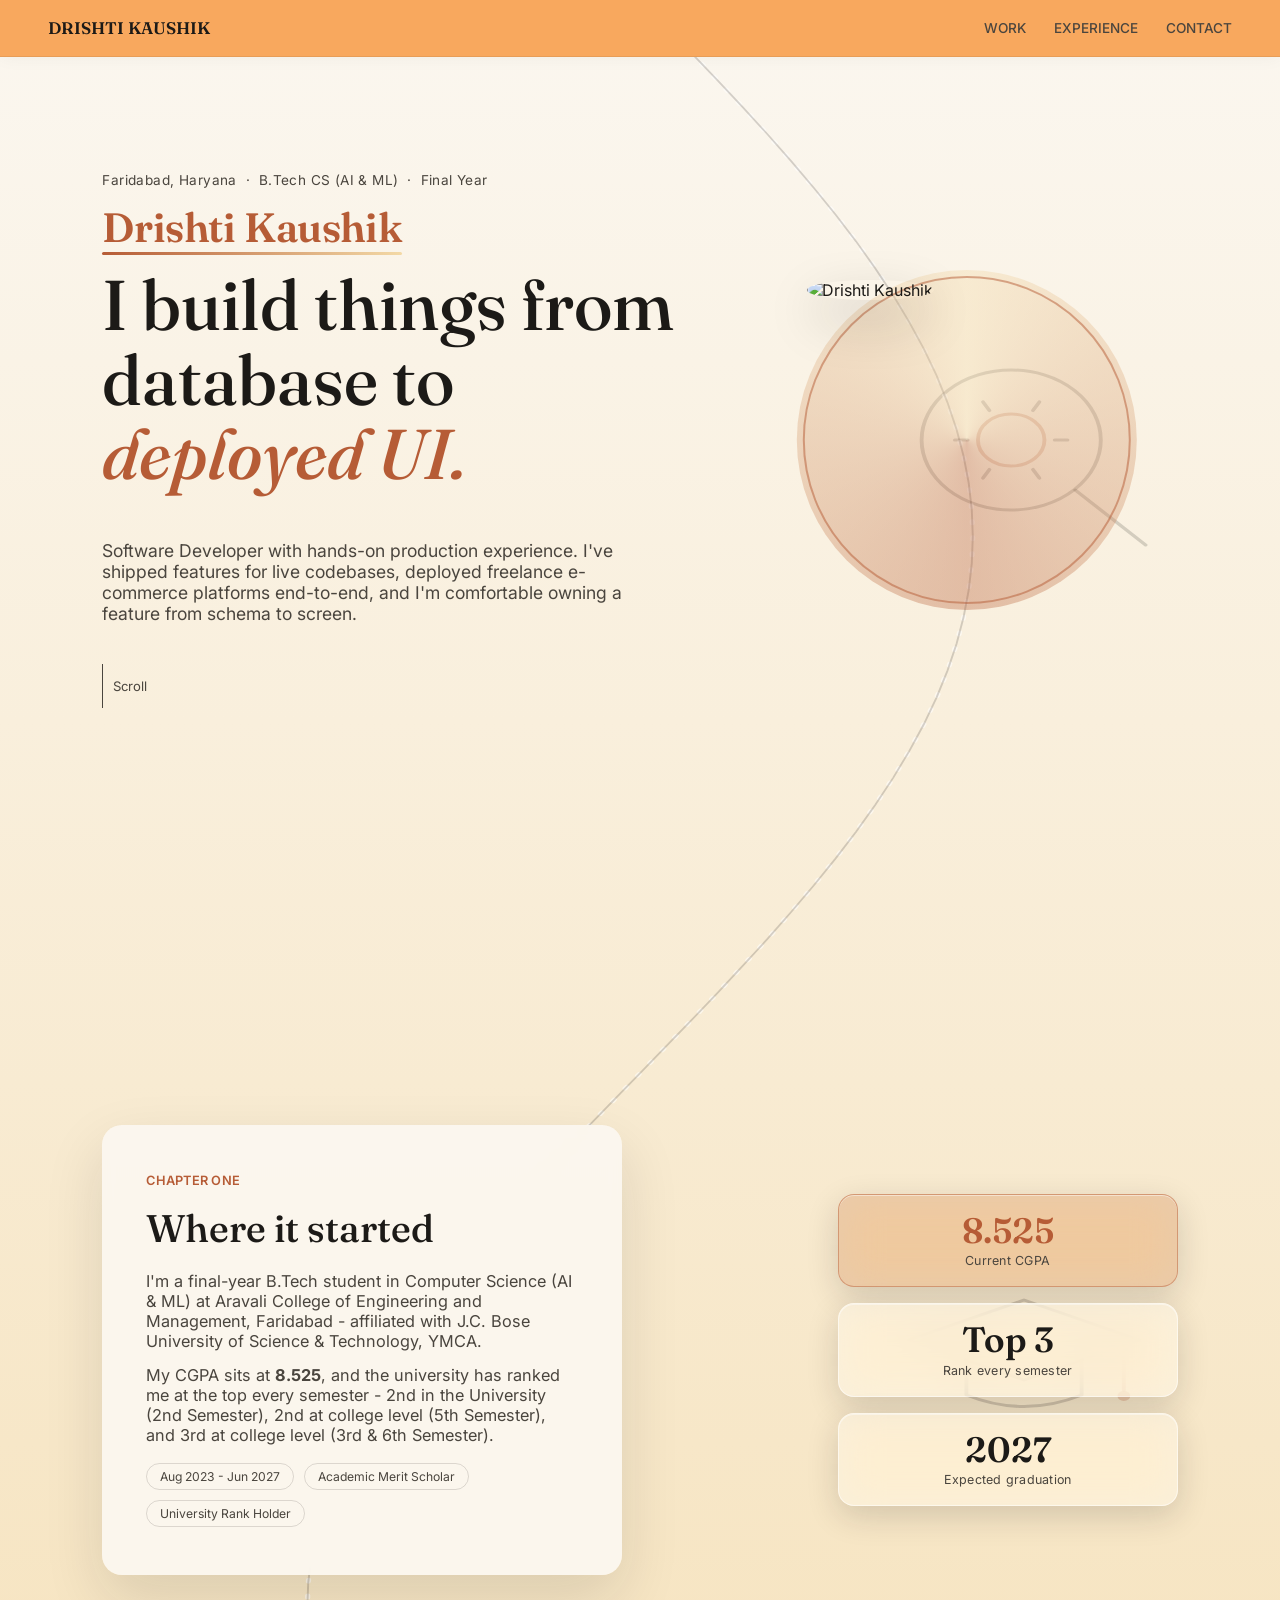
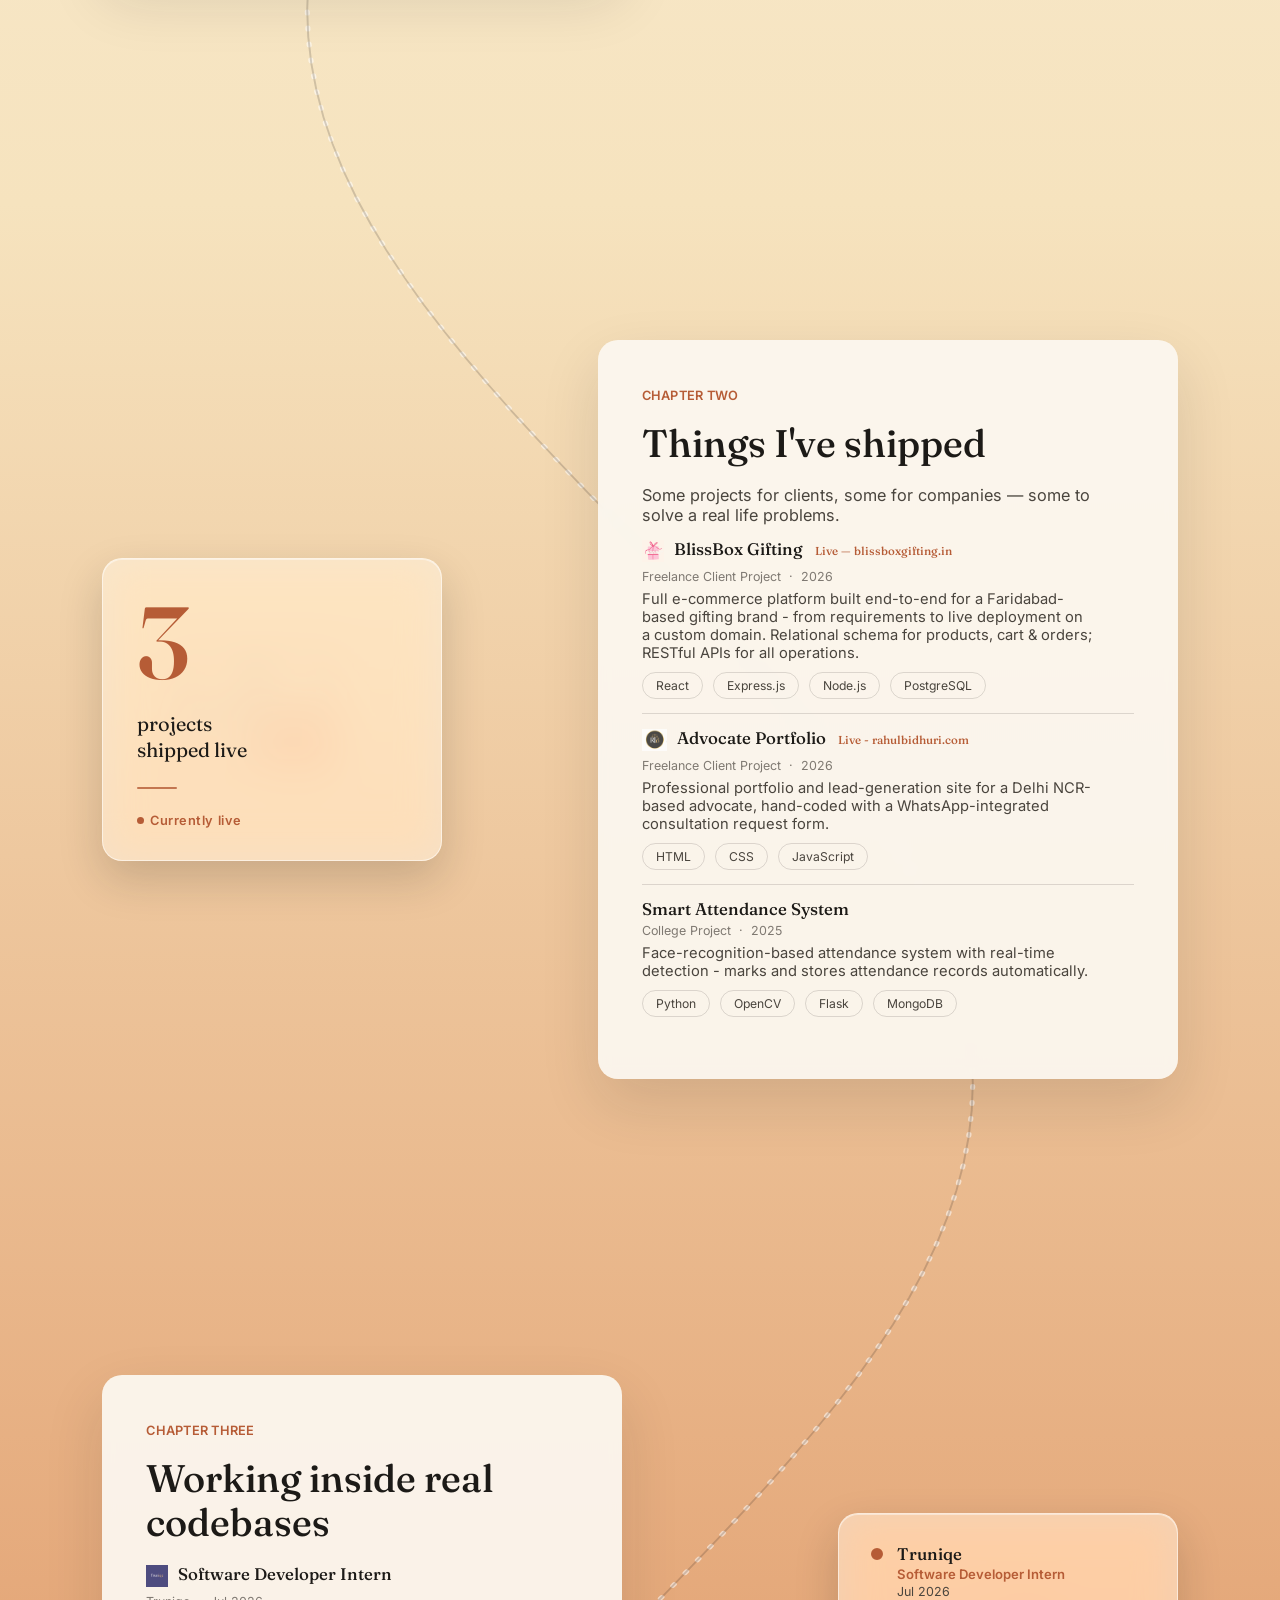
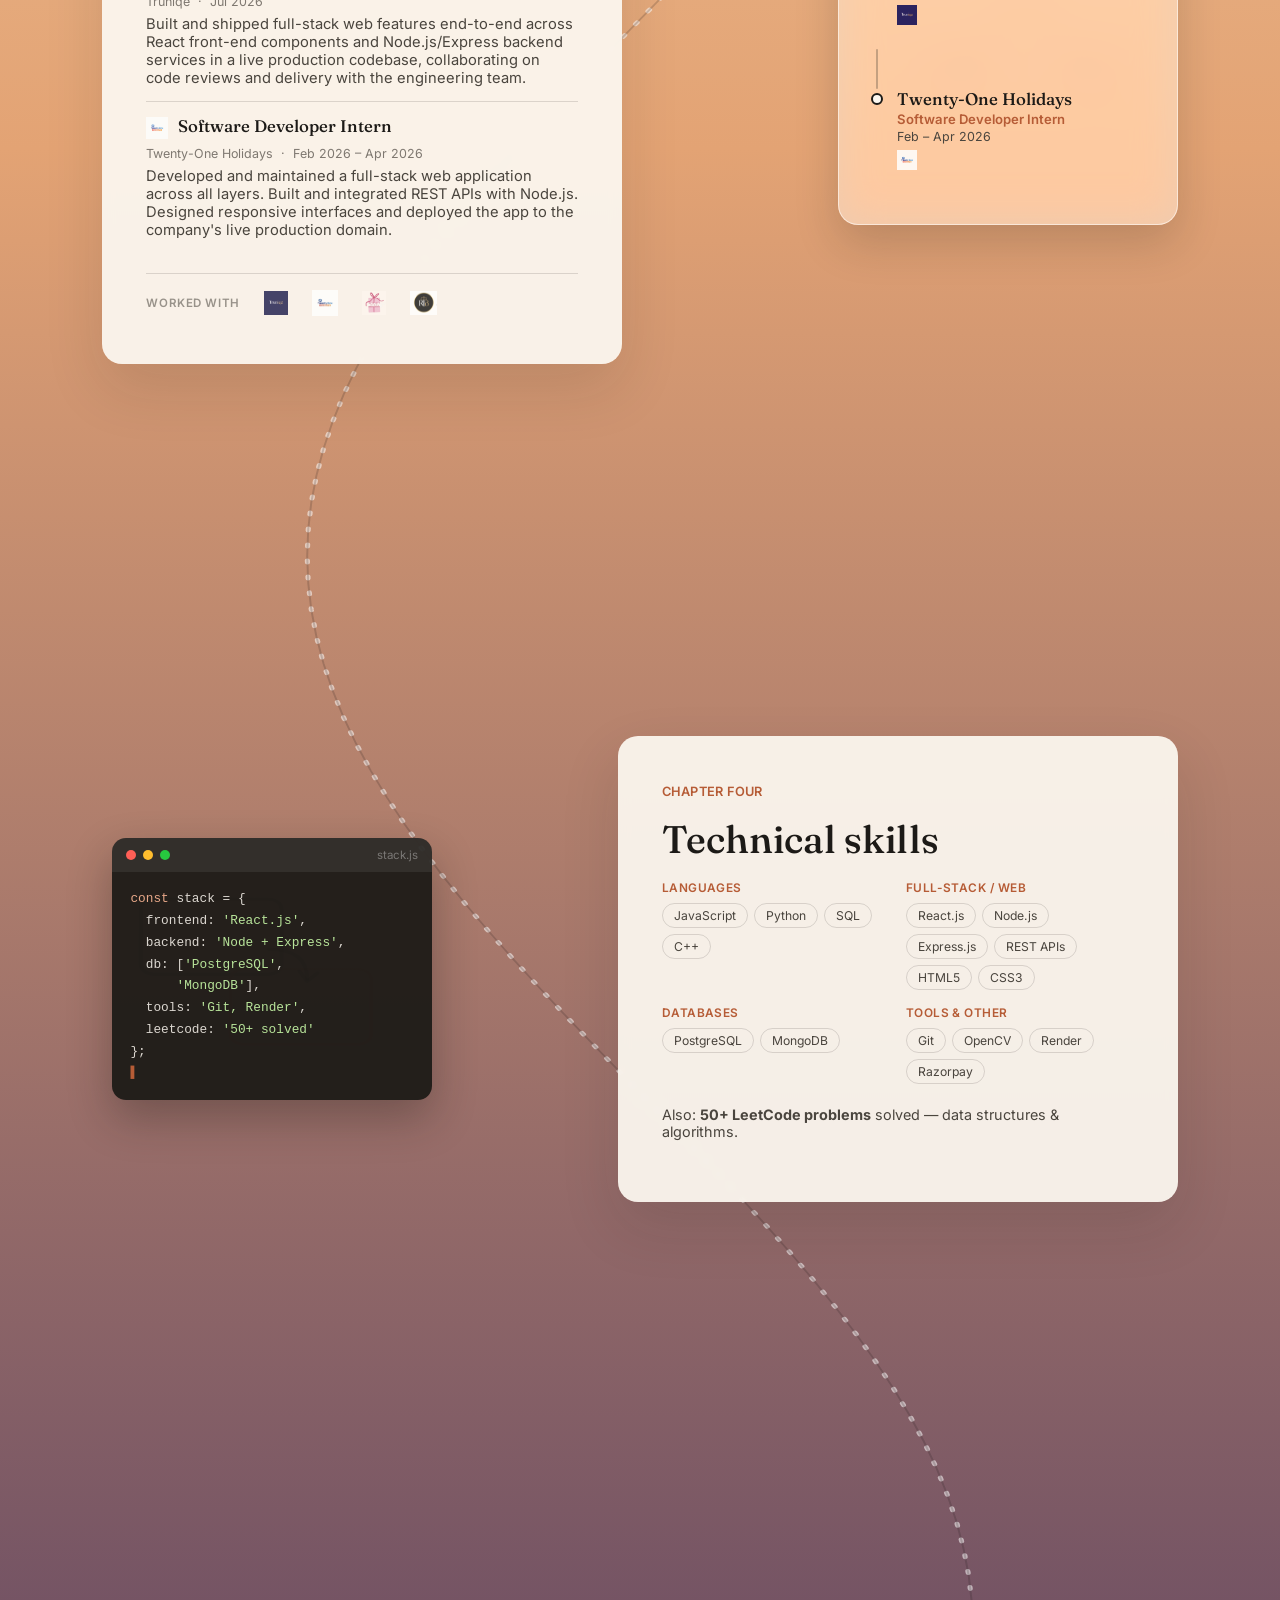
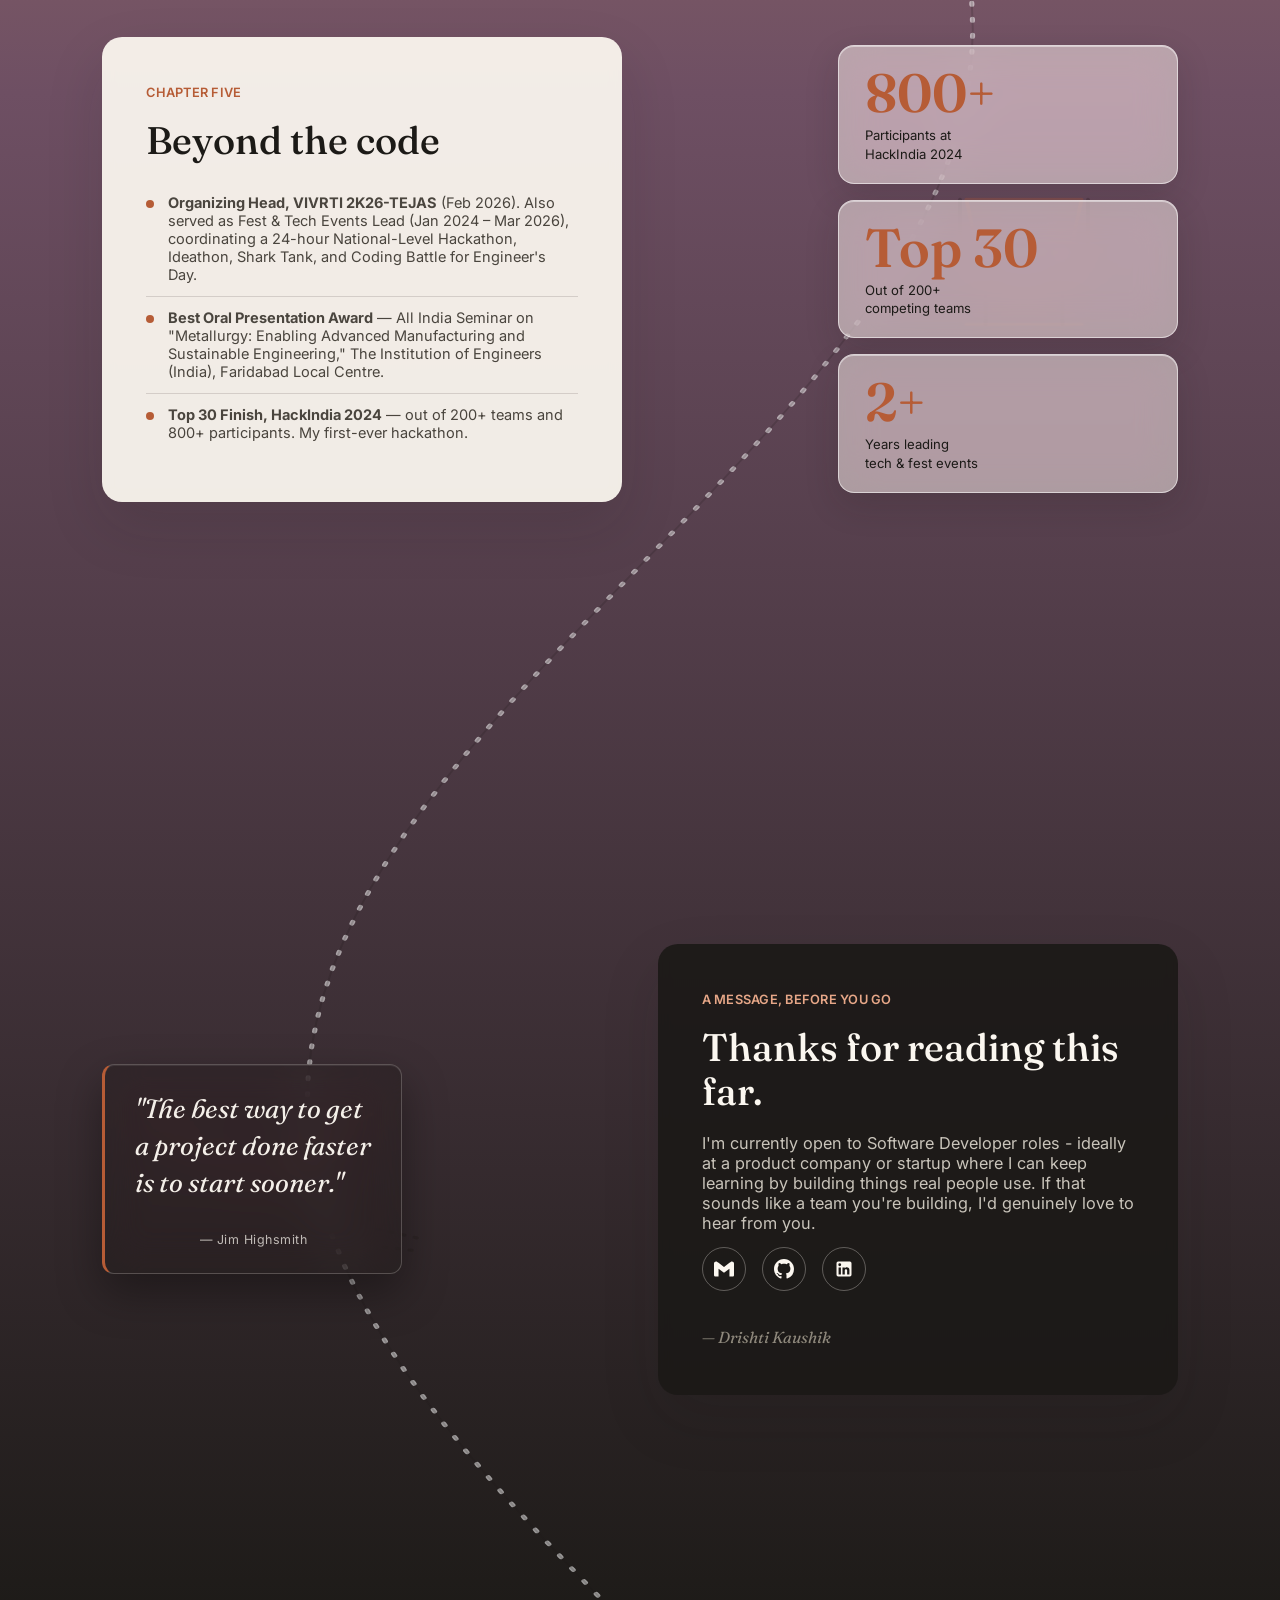
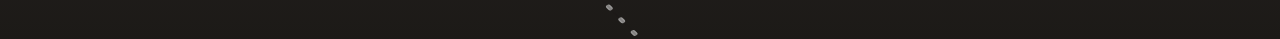
==== commit 76526b8d: "Update index.html" ====
--- a/index.html
+++ b/index.html
@@ -46,7 +46,7 @@
       </div>
       <div class="hero-photo-col">
         <div class="hero-photo-wrap">
-          <img src="profile.jpeg" alt="Drishti Kaushik" class="hero-photo">
+          <img src="Logos/profile/profile.webp" alt="Drishti Kaushik" class="hero-photo">
         </div>
       </div>
     </section>
--- a/style.css
+++ b/style.css
@@ -1,518 +1,1023 @@
-:root{
-  --ink:#1C1A17;
-  --ink-soft:#4A453E;
-  --paper:#FBF7F0;
-  --line: rgba(28,26,23,0.14);
-  --accent:#B65C36;
-  --font-serif:'Fraunces', serif;
-  --font-sans:'Inter', sans-serif;
-}
-*{ margin:0; padding:0; box-sizing:border-box; }
-html{ scroll-behavior:smooth; }
-@media (prefers-reduced-motion: reduce){
-  html{ scroll-behavior:auto; }
-  *{ transition-duration:0.001ms !important; animation-duration:0.001ms !important; }
-}
-body{
-  font-family:var(--font-sans);
-  color:var(--ink);
-  background:var(--paper);
-  overflow-x:hidden;
-  position:relative;
-}
-a{ color:inherit; }
-::selection{ background:var(--accent); color:#fff; }
+:root {
+  --ink: #1C1A17;
+  --ink-soft: #4A453E;
+  --paper: #FBF7F0;
+  --line: rgba(28, 26, 23, 0.14);
+  --accent: #B65C36;
+  --font-serif: 'Fraunces', serif;
+  --font-sans: 'Inter', sans-serif;
+}
+
+* {
+  margin: 0;
+  padding: 0;
+  box-sizing: border-box;
+}
+
+html {
+  scroll-behavior: smooth;
+}
+
+@media (prefers-reduced-motion: reduce) {
+  html {
+    scroll-behavior: auto;
+  }
+
+  * {
+    transition-duration: 0.001ms !important;
+    animation-duration: 0.001ms !important;
+  }
+}
+
+body {
+  font-family: var(--font-sans);
+  color: var(--ink);
+  background: var(--paper);
+  overflow-x: hidden;
+  position: relative;
+}
+
+a {
+  color: inherit;
+}
+
+::selection {
+  background: var(--accent);
+  color: #fff;
+}
 
 /* ---------- continuous illustrated scene ---------- */
-#journeyScene{
-  position:absolute;
-  top:0; left:0;
-  width:100%;
-  z-index:0;
-  pointer-events:none;
-}
-#journeyScene svg{ display:block; width:100%; height:100%; }
-
-.trail-marker{
-  position:absolute;
-  top:0; left:0;
-  width:16px; height:16px;
-  margin:-8px 0 0 -8px;
-  border-radius:50%;
-  background:var(--accent);
-  box-shadow:0 0 0 6px rgba(182,92,54,0.22), 0 0 18px rgba(182,92,54,0.5);
-  z-index:1;
-  transition:background .4s ease, box-shadow .4s ease;
-}
-.trail-marker.night{
-  background:#F3D9A6;
-  box-shadow:0 0 0 6px rgba(243,217,166,0.22), 0 0 18px rgba(243,217,166,0.55);
+#journeyScene {
+  position: absolute;
+  top: 0;
+  left: 0;
+  width: 100%;
+  z-index: 0;
+  pointer-events: none;
+}
+
+#journeyScene svg {
+  display: block;
+  width: 100%;
+  height: 100%;
+}
+
+.trail-marker {
+  position: absolute;
+  top: 0;
+  left: 0;
+  width: 16px;
+  height: 16px;
+  margin: -8px 0 0 -8px;
+  border-radius: 50%;
+  background: var(--accent);
+  box-shadow: 0 0 0 6px rgba(182, 92, 54, 0.22), 0 0 18px rgba(182, 92, 54, 0.5);
+  z-index: 1;
+  transition: background .4s ease, box-shadow .4s ease;
+}
+
+.trail-marker.night {
+  background: #F3D9A6;
+  box-shadow: 0 0 0 6px rgba(243, 217, 166, 0.22), 0 0 18px rgba(243, 217, 166, 0.55);
 }
 
 /* ---------- nav ---------- */
-.top-nav{
-  position:fixed; top:0; left:0; right:0;
-  z-index:60;
-  display:flex; justify-content:space-between; align-items:center;
-  padding:26px 48px;
-  mix-blend-mode:difference;
-}
-.top-nav a, .top-nav span{ color:#fff; }
-.brand{ font-family:var(--font-serif); font-size:1.05rem; font-weight:500; }
-.top-nav nav{ display:flex; gap:28px; font-size:0.85rem; }
-.top-nav nav a{ text-decoration:none; opacity:0.85; }
-.top-nav nav a:hover{ opacity:1; }
-@media (max-width:600px){
-  .top-nav{ padding:20px 24px; }
-  .top-nav nav{ gap:16px; font-size:0.78rem; }
-}
-
-main{ position:relative; z-index:2; }
-
-section{
-  min-height:100vh;
-  display:flex;
-  align-items:center;
-  padding:140px 8vw;
+.top-nav {
+  position: fixed;
+  top: 0;
+  left: 0;
+  right: 0;
+  z-index: 60;
+  display: flex;
+  justify-content: space-between;
+  align-items: center;
+  padding: 18px 48px;
+  background: #f8a85e;
+  border-bottom: 1px solid rgba(28, 26, 23, 0.08);
+  box-shadow: 0 2px 16px rgba(28, 26, 23, 0.04);
+}
+
+.top-nav a,
+.top-nav span {
+  color: var(--ink);
+}
+
+.brand {
+  font-family: var(--font-serif);
+  font-size: 1.05rem;
+  font-weight: 600;
+  color: var(--ink);
+}
+
+.top-nav nav {
+  display: flex;
+  gap: 28px;
+  font-size: 0.85rem;
+}
+
+.top-nav nav a {
+  text-decoration: none;
+  color: var(--ink-soft);
+  font-weight: 500;
+  transition: color .2s ease;
+}
+
+.top-nav nav a:hover {
+  color: var(--accent);
+}
+
+@media (max-width:600px) {
+  .top-nav {
+    padding: 16px 24px;
+  }
+
+  .top-nav nav {
+    gap: 16px;
+    font-size: 0.78rem;
+  }
+}
+
+main {
+  position: relative;
+  z-index: 2;
+}
+
+section {
+  min-height: 100vh;
+  display: flex;
+  align-items: center;
+  padding: 140px 8vw;
 }
 
 /* ---------- hero ---------- */
-.hero{
-  flex-direction:row;
-  align-items:center;
-  justify-content:flex-start;
-  gap:6vw;
-  padding-top:120px;
-  min-height:100vh;
-}
-.hero-photo-col{
-  flex-shrink:0;
-  display:flex;
-  align-items:center;
-  justify-content:center;
-  transform:translateX(clamp(-60px, -4vw, -24px));
-}
-.hero-photo-wrap{
-  position:relative;
-  width:clamp(240px, 25vw, 360px);
-  height:clamp(240px, 25vw, 360px);
-}
-.hero-photo-wrap::before{
-  content:'';
-  position:absolute;
-  inset:-10px;
-  border-radius:50%;
-  background:conic-gradient(from 180deg, var(--accent), #F3D9A6, var(--accent));
-  opacity:0.35;
-  animation:spinRing 8s linear infinite;
-}
-@keyframes spinRing{ to{ transform:rotate(360deg); } }
-.hero-photo-wrap::after{
-  content:'';
-  position:absolute;
-  inset:-4px;
-  border-radius:50%;
-  border:2px solid rgba(182,92,54,0.5);
-}
-.hero-photo{
-  width:100%; height:100%;
-  border-radius:50%;
-  object-fit:cover;
-  object-position:top center;
-  position:relative;
-  z-index:1;
-  box-shadow:0 20px 50px rgba(28,26,23,0.22);
-}
-.hero-text-col{
-  flex:1;
-  min-width:0;
-}
-.hero .kicker{
-  font-family:var(--font-sans);
-  font-size:0.85rem;
-  letter-spacing:0.03em;
-  color:var(--ink-soft);
-  margin-bottom:14px;
-}
-.hero-name{
-  font-family:var(--font-serif);
-  font-weight:600;
-  font-size:clamp(1.5rem, 3.2vw, 2.6rem);
-  color:var(--accent);
-  display:inline-block;
-  position:relative;
-  margin-bottom:12px;
-  letter-spacing:-0.01em;
-}
-.hero-name::after{
-  content:'';
-  position:absolute;
-  left:0; bottom:-3px;
-  width:100%; height:3px;
-  border-radius:2px;
-  background:linear-gradient(90deg, var(--accent), #F3D9A6, var(--accent));
-  background-size:200% 100%;
-  animation:shimmer 3s ease-in-out infinite;
-}
-@keyframes shimmer{ 0%,100%{ background-position:0% 50%; } 50%{ background-position:100% 50%; } }
-.hero h1{
-  font-family:var(--font-serif);
-  font-weight:500;
-  font-size:clamp(2.2rem, 5.5vw, 4.6rem);
-  line-height:1.06;
-  max-width:16ch;
-  margin-bottom:24px;
-  margin-top:4px;
-}
-.hero h1 em{ font-style:italic; color:var(--accent); }
-.hero p{
-  font-size:1.1rem;
-  color:var(--ink-soft);
-  max-width:50ch;
-  margin-bottom:40px;
-}
-.scroll-hint{
-  display:flex; align-items:center; gap:10px;
-  font-size:0.82rem; color:var(--ink-soft);
-}
-.scroll-hint .stem{
-  width:1px; height:44px;
-  background:var(--ink-soft);
-  animation:hint 2.2s ease-in-out infinite;
-}
-@keyframes hint{ 0%,100%{ transform:scaleY(1); opacity:.6; } 50%{ transform:scaleY(0.4); opacity:1; } }
+.hero {
+  flex-direction: row;
+  align-items: center;
+  justify-content: flex-start;
+  gap: 6vw;
+  padding-top: 120px;
+  min-height: 100vh;
+}
+
+.hero-photo-col {
+  flex-shrink: 0;
+  display: flex;
+  align-items: center;
+  justify-content: center;
+  transform: translateX(clamp(-60px, -4vw, -24px));
+}
+
+.hero-photo-wrap {
+  position: relative;
+  width: clamp(240px, 25vw, 360px);
+  height: clamp(240px, 25vw, 360px);
+}
+
+.hero-photo-wrap::before {
+  content: '';
+  position: absolute;
+  inset: -10px;
+  border-radius: 50%;
+  background: conic-gradient(from 180deg, var(--accent), #F3D9A6, var(--accent));
+  opacity: 0.35;
+  animation: spinRing 8s linear infinite;
+}
+
+@keyframes spinRing {
+  to {
+    transform: rotate(360deg);
+  }
+}
+
+.hero-photo-wrap::after {
+  content: '';
+  position: absolute;
+  inset: -4px;
+  border-radius: 50%;
+  border: 2px solid rgba(182, 92, 54, 0.5);
+}
+
+.hero-photo {
+  width: 100%;
+  height: 100%;
+  border-radius: 50%;
+  object-fit: cover;
+  object-position: top center;
+  position: relative;
+  z-index: 1;
+  box-shadow: 0 20px 50px rgba(28, 26, 23, 0.22);
+}
+
+.hero-text-col {
+  flex: 1;
+  min-width: 0;
+}
+
+.hero .kicker {
+  font-family: var(--font-sans);
+  font-size: 0.85rem;
+  letter-spacing: 0.03em;
+  color: var(--ink-soft);
+  margin-bottom: 14px;
+}
+
+.hero-name {
+  font-family: var(--font-serif);
+  font-weight: 600;
+  font-size: clamp(1.5rem, 3.2vw, 2.6rem);
+  color: var(--accent);
+  display: inline-block;
+  position: relative;
+  margin-bottom: 12px;
+  letter-spacing: -0.01em;
+}
+
+.hero-name::after {
+  content: '';
+  position: absolute;
+  left: 0;
+  bottom: -3px;
+  width: 100%;
+  height: 3px;
+  border-radius: 2px;
+  background: linear-gradient(90deg, var(--accent), #F3D9A6, var(--accent));
+  background-size: 200% 100%;
+  animation: shimmer 3s ease-in-out infinite;
+}
+
+@keyframes shimmer {
+
+  0%,
+  100% {
+    background-position: 0% 50%;
+  }
+
+  50% {
+    background-position: 100% 50%;
+  }
+}
+
+.hero h1 {
+  font-family: var(--font-serif);
+  font-weight: 500;
+  font-size: clamp(2.2rem, 5.5vw, 4.6rem);
+  line-height: 1.06;
+  max-width: 20ch;
+  margin-bottom: 48px;
+  margin-top: 4px;
+}
+
+.hero h1 em {
+  font-style: italic;
+  color: var(--accent);
+  white-space: nowrap;
+}
+
+.hero p {
+  font-size: 1.1rem;
+  color: var(--ink-soft);
+  max-width: 50ch;
+  margin-bottom: 40px;
+}
+
+.scroll-hint {
+  display: flex;
+  align-items: center;
+  gap: 10px;
+  font-size: 0.82rem;
+  color: var(--ink-soft);
+}
+
+.scroll-hint .stem {
+  width: 1px;
+  height: 44px;
+  background: var(--ink-soft);
+  animation: hint 2.2s ease-in-out infinite;
+}
+
+@keyframes hint {
+
+  0%,
+  100% {
+    transform: scaleY(1);
+    opacity: .6;
+  }
+
+  50% {
+    transform: scaleY(0.4);
+    opacity: 1;
+  }
+}
 
 /* ---------- chapter panel ---------- */
-.chapter{ justify-content:flex-start; }
-.chapter.reverse{ justify-content:flex-end; }
-
-.panel{
-  background:rgba(251,247,240,0.94);
+.chapter {
+  justify-content: flex-start;
+}
+
+.chapter.reverse {
+  justify-content: flex-end;
+}
+
+.panel {
+  background: rgba(251, 247, 240, 0.94);
   backdrop-filter: blur(6px);
-  border-radius:20px;
-  padding:48px 44px;
-  max-width:520px;
-  box-shadow:0 24px 60px rgba(28,26,23,0.12);
-  opacity:0; transform:translateY(24px);
-  transition:opacity .7s ease, transform .7s ease;
-}
-.chapter.in-view .panel{ opacity:1; transform:translateY(0); }
-
-.panel.dark{
-  background:rgba(28,26,23,0.92);
-  color:var(--paper);
-}
-.panel.dark .chapter-eyebrow{ color:#E7A788; }
-.panel.dark p{ color:#C9C4BA; }
-
-.chapter-eyebrow{
-  font-size:0.8rem; color:var(--accent);
-  font-family:var(--font-sans); font-weight:600;
-  letter-spacing:0.02em;
-  margin-bottom:18px;
-}
-.panel h2{
-  font-family:var(--font-serif); font-weight:500;
-  font-size:clamp(1.7rem, 3vw, 2.4rem);
-  margin-bottom:20px; line-height:1.15;
-}
-.panel p{
-  font-size:1.02rem; color:var(--ink-soft);
-  max-width:52ch; margin-bottom:14px;
-}
-
-.tag-row{ display:flex; flex-wrap:wrap; gap:10px; margin-top:18px; }
-.tag-row span{
-  font-size:0.76rem; padding:5px 13px;
-  border:1px solid var(--line); border-radius:20px;
-  color:var(--ink-soft);
-}
-
-.work-list{ margin-top:6px; }
-.work-item{
-  padding:14px 0;
-  border-bottom:1px solid var(--line);
-}
-.work-item:last-child{ border-bottom:none; }
-.work-item:first-child{ padding-top:0; }
-.work-item h3{
-  font-family:var(--font-serif); font-weight:500;
-  font-size:1.05rem; margin-bottom:4px;
-}
-.work-item p{ font-size:0.92rem; color:var(--ink-soft); max-width:50ch; margin:0; }
-.work-item .status{ font-size:0.72rem; color:var(--accent); margin-left:8px; font-weight:500; }
-.work-item .meta{ font-size:0.78rem; color:var(--ink-soft); opacity:0.7; margin-bottom:6px; }
+  border-radius: 20px;
+  padding: 48px 44px;
+  max-width: 520px;
+  box-shadow: 0 24px 60px rgba(28, 26, 23, 0.12);
+  opacity: 0;
+  transform: translateY(24px);
+  transition: opacity .7s ease, transform .7s ease;
+}
+
+.chapter.in-view .panel {
+  opacity: 1;
+  transform: translateY(0);
+}
+
+.panel.dark {
+  background: rgba(28, 26, 23, 0.92);
+  color: var(--paper);
+}
+
+.panel.dark .chapter-eyebrow {
+  color: #E7A788;
+}
+
+.panel.dark p {
+  color: #C9C4BA;
+}
+
+.chapter-eyebrow {
+  font-size: 0.8rem;
+  color: var(--accent);
+  font-family: var(--font-sans);
+  font-weight: 600;
+  letter-spacing: 0.02em;
+  margin-bottom: 18px;
+}
+
+.panel h2 {
+  font-family: var(--font-serif);
+  font-weight: 500;
+  font-size: clamp(1.7rem, 3vw, 2.4rem);
+  margin-bottom: 20px;
+  line-height: 1.15;
+}
+
+.panel p {
+  font-size: 1.02rem;
+  color: var(--ink-soft);
+  max-width: 52ch;
+  margin-bottom: 14px;
+}
+
+.tag-row {
+  display: flex;
+  flex-wrap: wrap;
+  gap: 10px;
+  margin-top: 18px;
+}
+
+.tag-row span {
+  font-size: 0.76rem;
+  padding: 5px 13px;
+  border: 1px solid var(--line);
+  border-radius: 20px;
+  color: var(--ink-soft);
+}
+
+.work-list {
+  margin-top: 6px;
+}
+
+.work-item {
+  padding: 14px 0;
+  border-bottom: 1px solid var(--line);
+}
+
+.work-item:last-child {
+  border-bottom: none;
+}
+
+.work-item:first-child {
+  padding-top: 0;
+}
+
+.work-item h3 {
+  font-family: var(--font-serif);
+  font-weight: 500;
+  font-size: 1.05rem;
+  margin-bottom: 4px;
+}
+
+.work-item p {
+  font-size: 0.92rem;
+  color: var(--ink-soft);
+  max-width: 50ch;
+  margin: 0;
+}
+
+.work-item .status {
+  font-size: 0.72rem;
+  color: var(--accent);
+  margin-left: 8px;
+  font-weight: 500;
+}
+
+.work-item .meta {
+  font-size: 0.78rem;
+  color: var(--ink-soft);
+  opacity: 0.7;
+  margin-bottom: 6px;
+}
 
 /* ---------- skills grid ---------- */
-.skills-grid{
-  display:grid;
-  grid-template-columns:1fr 1fr;
-  gap:16px;
-  margin-top:18px;
-}
-.skill-group .sg-label{
-  font-size:0.74rem; font-weight:600; letter-spacing:0.04em;
-  color:var(--accent); text-transform:uppercase;
-  margin-bottom:8px;
-}
-.skill-group .sg-items{
-  display:flex; flex-wrap:wrap; gap:6px;
-}
-.skill-group .sg-items span{
-  font-size:0.76rem; padding:4px 11px;
-  border:1px solid var(--line); border-radius:20px;
-  color:var(--ink-soft);
+.skills-grid {
+  display: grid;
+  grid-template-columns: 1fr 1fr;
+  gap: 16px;
+  margin-top: 18px;
+}
+
+.skill-group .sg-label {
+  font-size: 0.74rem;
+  font-weight: 600;
+  letter-spacing: 0.04em;
+  color: var(--accent);
+  text-transform: uppercase;
+  margin-bottom: 8px;
+}
+
+.skill-group .sg-items {
+  display: flex;
+  flex-wrap: wrap;
+  gap: 6px;
+}
+
+.skill-group .sg-items span {
+  font-size: 0.76rem;
+  padding: 4px 11px;
+  border: 1px solid var(--line);
+  border-radius: 20px;
+  color: var(--ink-soft);
 }
 
 /* ---------- achievement list ---------- */
-.ach-list{ margin-top:14px; }
-.ach-item{
-  display:flex; gap:14px; align-items:flex-start;
-  padding:12px 0; border-bottom:1px solid var(--line);
-}
-.ach-item:last-child{ border-bottom:none; }
-.ach-dot{
-  width:8px; height:8px; border-radius:50%;
-  background:var(--accent); flex-shrink:0;
-  margin-top:6px;
-}
-.ach-item p{ font-size:0.91rem; color:var(--ink-soft); margin:0; }
+.ach-list {
+  margin-top: 14px;
+}
+
+.ach-item {
+  display: flex;
+  gap: 14px;
+  align-items: flex-start;
+  padding: 12px 0;
+  border-bottom: 1px solid var(--line);
+}
+
+.ach-item:last-child {
+  border-bottom: none;
+}
+
+.ach-dot {
+  width: 8px;
+  height: 8px;
+  border-radius: 50%;
+  background: var(--accent);
+  flex-shrink: 0;
+  margin-top: 6px;
+}
+
+.ach-item p {
+  font-size: 0.91rem;
+  color: var(--ink-soft);
+  margin: 0;
+}
 
 /* ---------- closing ---------- */
-.closing-links{ display:flex; gap:16px; flex-wrap:wrap; margin-top:8px; }
-.closing-links a{
-  font-size:0.92rem; text-decoration:none;
-  padding:12px 24px; border-radius:28px;
-  border:1px solid rgba(251,247,240,0.3);
-  transition:background .2s ease, border-color .2s ease;
-}
-.closing-links a.primary{ background:var(--paper); color:var(--ink); border-color:var(--paper); }
-.closing-links a:hover{ border-color:#fff; }
-.closing-sign{
-  margin-top:36px; font-family:var(--font-serif); font-style:italic;
-  color:#8f897d; font-size:1rem;
+.closing-links {
+  display: flex;
+  gap: 16px;
+  flex-wrap: wrap;
+  align-items: center;
+  margin-top: 8px;
+}
+
+.closing-links a {
+  font-size: 0.92rem;
+  text-decoration: none;
+  padding: 12px 24px;
+  border-radius: 28px;
+  border: 1px solid rgba(251, 247, 240, 0.3);
+  transition: background .2s ease, border-color .2s ease, transform .2s ease, color .2s ease;
+}
+
+.closing-links a.primary {
+  background: var(--paper);
+  color: var(--ink);
+  border-color: var(--paper);
+}
+
+.closing-links a:hover {
+  border-color: #fff;
+}
+
+.closing-links a.icon-btn {
+  display: inline-flex;
+  align-items: center;
+  justify-content: center;
+  width: 44px;
+  height: 44px;
+  padding: 0;
+  border-radius: 50%;
+  color: var(--paper);
+  flex-shrink: 0;
+}
+
+.closing-links a.icon-btn:hover {
+  transform: translateY(-2px);
+}
+
+.closing-links a.gmail-btn:hover {
+  border-color: #EA4335;
+  background: rgba(234, 67, 53, 0.22);
+  color: #FF7B6B;
+}
+
+.closing-links a.github-btn:hover {
+  border-color: #ffffff;
+  background: rgba(255, 255, 255, 0.2);
+  color: #ffffff;
+}
+
+.closing-links a.linkedin-btn:hover {
+  border-color: #0A66C2;
+  background: rgba(10, 102, 194, 0.25);
+  color: #60a5fa;
+}
+
+.closing-sign {
+  margin-top: 36px;
+  font-family: var(--font-serif);
+  font-style: italic;
+  color: #8f897d;
+  font-size: 1rem;
 }
 
 /* ---------- logo strip ---------- */
-.logo-strip{
-  display:flex;
-  align-items:center;
-  gap:24px;
-  flex-wrap:wrap;
-  margin-top:20px;
-  padding-top:16px;
-  border-top:1px solid var(--line);
-}
-.logo-strip-label{
-  font-size:0.72rem;
-  font-weight:600;
-  letter-spacing:0.05em;
-  color:var(--ink-soft);
-  opacity:0.55;
-  text-transform:uppercase;
-  white-space:nowrap;
-}
-.logo-strip img{
-  height:28px;
-  width:auto;
-  object-fit:contain;
-  opacity:0.75;
-  transition:opacity .25s ease, filter .25s ease;
-  filter:grayscale(30%);
-}
-.logo-strip img:hover{
-  opacity:1;
-  filter:grayscale(0%);
-}
+.logo-strip {
+  display: flex;
+  align-items: center;
+  gap: 24px;
+  flex-wrap: wrap;
+  margin-top: 20px;
+  padding-top: 16px;
+  border-top: 1px solid var(--line);
+}
+
+.logo-strip-label {
+  font-size: 0.72rem;
+  font-weight: 600;
+  letter-spacing: 0.05em;
+  color: var(--ink-soft);
+  opacity: 0.55;
+  text-transform: uppercase;
+  white-space: nowrap;
+}
+
+.logo-strip img {
+  height: 28px;
+  width: auto;
+  object-fit: contain;
+  opacity: 0.75;
+  transition: opacity .25s ease, filter .25s ease;
+  filter: grayscale(30%);
+}
+
+.logo-strip img:hover {
+  opacity: 1;
+  filter: grayscale(0%);
+}
+
 /* client logo inline in work-item header */
-.work-item-head{
-  display:flex;
-  align-items:center;
-  gap:10px;
-  margin-bottom:6px;
-  flex-wrap:wrap;
-}
-.client-logo{
-  height:22px;
-  width:auto;
-  object-fit:contain;
-  opacity:0.7;
-  flex-shrink:0;
-  transition:opacity .2s;
-}
-.work-item:hover .client-logo{ opacity:1; }
+.work-item-head {
+  display: flex;
+  align-items: center;
+  gap: 10px;
+  margin-bottom: 6px;
+  flex-wrap: wrap;
+}
+
+.client-logo {
+  height: 22px;
+  width: auto;
+  object-fit: contain;
+  opacity: 0.7;
+  flex-shrink: 0;
+  transition: opacity .2s;
+}
+
+.work-item:hover .client-logo {
+  opacity: 1;
+}
 
 /* ---------- side deco panels ---------- */
-.chapter.has-deco{ justify-content:space-between; gap:4vw; }
-.side-deco{
-  flex:1;
-  max-width:340px;
-  display:flex;
-  flex-direction:column;
-  align-items:center;
-  justify-content:center;
-  gap:16px;
-  opacity:0;
-  transform:translateY(20px);
-  transition:opacity .8s ease .15s, transform .8s ease .15s;
-  pointer-events:none;
-}
-.chapter.in-view .side-deco{ opacity:1; transform:translateY(0); }
+.chapter.has-deco {
+  justify-content: space-between;
+  gap: 4vw;
+}
+
+.side-deco {
+  flex: 1;
+  max-width: 340px;
+  display: flex;
+  flex-direction: column;
+  align-items: center;
+  justify-content: center;
+  gap: 16px;
+  opacity: 0;
+  transform: translateY(20px);
+  transition: opacity .8s ease .15s, transform .8s ease .15s;
+  pointer-events: none;
+}
+
+.chapter.in-view .side-deco {
+  opacity: 1;
+  transform: translateY(0);
+}
 
 /* stat cards (ch1 education) */
-.stat-card{
-  background:rgba(251,247,240,0.88);
-  backdrop-filter:blur(8px);
-  border:1px solid rgba(28,26,23,0.1);
-  border-radius:16px;
-  padding:18px 28px;
-  text-align:center;
-  width:100%;
-  box-shadow:0 8px 28px rgba(28,26,23,0.08);
-  transition:transform .3s ease, box-shadow .3s ease;
-}
-.stat-card:hover{ transform:translateY(-3px); box-shadow:0 14px 36px rgba(28,26,23,0.13); }
-.stat-card.accent{ background:rgba(182,92,54,0.08); border-color:rgba(182,92,54,0.25); }
-.stat-num{
-  font-family:var(--font-serif);
-  font-size:2.2rem;
-  font-weight:600;
-  color:var(--ink);
-  line-height:1;
-}
-.stat-card.accent .stat-num{ color:var(--accent); }
-.stat-label{
-  font-size:0.78rem;
-  color:var(--ink-soft);
-  margin-top:5px;
-  letter-spacing:0.02em;
+.stat-card {
+  background: rgba(251, 247, 240, 0.5);
+  backdrop-filter: blur(20px) saturate(160%);
+  -webkit-backdrop-filter: blur(20px) saturate(160%);
+  border: 1px solid rgba(255, 255, 255, 0.55);
+  border-radius: 16px;
+  padding: 18px 28px;
+  text-align: center;
+  width: 100%;
+  box-shadow: 0 10px 32px rgba(28, 26, 23, 0.16), inset 0 1px 0 rgba(255, 255, 255, 0.45);
+  transition: transform .3s ease, box-shadow .3s ease;
+}
+
+.stat-card:hover {
+  transform: translateY(-3px);
+  box-shadow: 0 16px 40px rgba(28, 26, 23, 0.2), inset 0 1px 0 rgba(255, 255, 255, 0.45);
+}
+
+.stat-card.accent {
+  background: rgba(182, 92, 54, 0.22);
+  border-color: rgba(182, 92, 54, 0.45);
+}
+
+.stat-num {
+  font-family: var(--font-serif);
+  font-size: 2.2rem;
+  font-weight: 600;
+  color: var(--ink);
+  line-height: 1;
+}
+
+.stat-card.accent .stat-num {
+  color: var(--accent);
+}
+
+.stat-label {
+  font-size: 0.78rem;
+  color: var(--ink-soft);
+  margin-top: 5px;
+  letter-spacing: 0.02em;
 }
 
 /* project count deco (work section) */
-.deco-projects-count{ align-items:flex-start; }
-.big-count{
-  font-family:var(--font-serif);
-  font-size:clamp(5rem, 10vw, 8rem);
-  font-weight:600;
-  line-height:1;
-  color:var(--accent);
-  opacity:0.18;
-}
-.big-count-label{
-  font-family:var(--font-serif);
-  font-size:1.25rem;
-  color:var(--ink-soft);
-  margin-top:-10px;
-  line-height:1.3;
-}
-.deco-divider{
-  width:40px; height:2px;
-  background:var(--accent);
-  border-radius:2px;
-  margin:8px 0;
-  opacity:0.5;
-}
-.deco-live-tag{
-  display:inline-flex; align-items:center; gap:6px;
-  font-size:0.8rem; font-weight:600;
-  color:var(--accent);
-  letter-spacing:0.04em;
-}
-.deco-live-tag::before{
-  content:'';
-  width:7px; height:7px; border-radius:50%;
-  background:var(--accent);
-  animation:pulse 1.8s ease-in-out infinite;
-}
-@keyframes pulse{ 0%,100%{opacity:1;transform:scale(1);} 50%{opacity:0.4;transform:scale(0.7);} }
+.deco-projects-count {
+  align-items: flex-start;
+  background: rgba(251, 247, 240, 0.5);
+  backdrop-filter: blur(20px) saturate(160%);
+  -webkit-backdrop-filter: blur(20px) saturate(160%);
+  border: 1px solid rgba(255, 255, 255, 0.55);
+  border-radius: 20px;
+  padding: 32px 34px;
+  box-shadow: 0 18px 44px rgba(28, 26, 23, 0.18), inset 0 1px 0 rgba(255, 255, 255, 0.45);
+}
+
+.big-count {
+  font-family: var(--font-serif);
+  font-size: clamp(4rem, 8vw, 6.5rem);
+  font-weight: 600;
+  line-height: 1;
+  color: var(--accent);
+  opacity: 1;
+}
+
+.big-count-label {
+  font-family: var(--font-serif);
+  font-size: 1.25rem;
+  color: var(--ink);
+  margin-top: 2px;
+  line-height: 1.3;
+}
+
+.deco-divider {
+  width: 40px;
+  height: 2px;
+  background: var(--accent);
+  border-radius: 2px;
+  margin: 8px 0;
+  opacity: 0.8;
+}
+
+.deco-live-tag {
+  display: inline-flex;
+  align-items: center;
+  gap: 6px;
+  font-size: 0.8rem;
+  font-weight: 600;
+  color: var(--accent);
+  letter-spacing: 0.04em;
+}
+
+.deco-live-tag::before {
+  content: '';
+  width: 7px;
+  height: 7px;
+  border-radius: 50%;
+  background: var(--accent);
+  animation: pulse 1.8s ease-in-out infinite;
+}
+
+@keyframes pulse {
+
+  0%,
+  100% {
+    opacity: 1;
+    transform: scale(1);
+  }
+
+  50% {
+    opacity: 0.4;
+    transform: scale(0.7);
+  }
+}
 
 /* employment timeline deco (experience) */
-.deco-timeline{ align-items:flex-start; gap:0; }
-.tl-item{ display:flex; gap:14px; align-items:flex-start; }
-.tl-dot{
-  width:12px; height:12px; border-radius:50%;
-  border:2px solid var(--ink-soft);
-  background:var(--paper);
-  flex-shrink:0; margin-top:4px;
-  transition:border-color .3s;
-}
-.tl-dot.accent{ border-color:var(--accent); background:var(--accent); }
-.tl-content{ padding-bottom:24px; }
-.tl-connector{ width:2px; height:40px; background:rgba(28,26,23,0.12); margin-left:5px; border-radius:1px; }
-.tl-co{ font-family:var(--font-serif); font-size:1.05rem; font-weight:500; color:var(--ink); }
-.tl-role{ font-size:0.82rem; color:var(--accent); font-weight:600; margin-top:2px; }
-.tl-dates{ font-size:0.76rem; color:var(--ink-soft); margin-top:2px; }
-.tl-logo{ height:20px; width:auto; object-fit:contain; opacity:0.65; margin-top:6px; display:block; }
+.deco-timeline {
+  align-items: flex-start;
+  gap: 0;
+  background: rgba(251, 247, 240, 0.5);
+  backdrop-filter: blur(20px) saturate(160%);
+  -webkit-backdrop-filter: blur(20px) saturate(160%);
+  border: 1px solid rgba(255, 255, 255, 0.55);
+  border-radius: 20px;
+  padding: 30px 32px;
+  box-shadow: 0 18px 44px rgba(28, 26, 23, 0.18), inset 0 1px 0 rgba(255, 255, 255, 0.45);
+}
+
+.tl-item {
+  display: flex;
+  gap: 14px;
+  align-items: flex-start;
+}
+
+.tl-dot {
+  width: 12px;
+  height: 12px;
+  border-radius: 50%;
+  border: 2px solid var(--ink);
+  background: var(--paper);
+  flex-shrink: 0;
+  margin-top: 4px;
+  transition: border-color .3s;
+}
+
+.tl-dot.accent {
+  border-color: var(--accent);
+  background: var(--accent);
+}
+
+.tl-content {
+  padding-bottom: 24px;
+}
+
+.tl-connector {
+  width: 2px;
+  height: 40px;
+  background: rgba(28, 26, 23, 0.25);
+  margin-left: 5px;
+  border-radius: 1px;
+}
+
+.tl-co {
+  font-family: var(--font-serif);
+  font-size: 1.05rem;
+  font-weight: 500;
+  color: var(--ink);
+}
+
+.tl-role {
+  font-size: 0.82rem;
+  color: var(--accent);
+  font-weight: 600;
+  margin-top: 2px;
+}
+
+.tl-dates {
+  font-size: 0.78rem;
+  color: var(--ink-soft);
+  margin-top: 2px;
+}
+
+.tl-logo {
+  height: 20px;
+  width: auto;
+  object-fit: contain;
+  opacity: 0.85;
+  margin-top: 6px;
+  display: block;
+}
 
 /* terminal / code deco (skills) */
-.deco-terminal{
-  width:100%; max-width:320px;
-  background:rgba(28,26,23,0.90);
-  border-radius:14px;
-  overflow:hidden;
-  box-shadow:0 16px 40px rgba(28,26,23,0.28);
-}
-.term-bar{
-  background:rgba(255,255,255,0.07);
-  padding:10px 14px;
-  display:flex; align-items:center; gap:7px;
-}
-.term-dot{ width:10px; height:10px; border-radius:50%; flex-shrink:0; }
-.term-dot.r{ background:#FF5F56; }
-.term-dot.y{ background:#FFBD2E; }
-.term-dot.g{ background:#27C93F; }
-.term-title{ font-size:0.72rem; color:rgba(255,255,255,0.35); margin-left:auto; }
-.term-body{ padding:16px 18px; font-family:'Courier New', monospace; font-size:0.8rem; line-height:1.7; color:rgba(251,247,240,0.75); }
-.term-kw{ color:#E7A788; }
-.term-str{ color:#B8E49A; }
-.term-cursor{ color:var(--accent); animation:blink 1.1s step-end infinite; }
-@keyframes blink{ 0%,100%{opacity:1;} 50%{opacity:0;} }
+.deco-terminal {
+  width: 100%;
+  max-width: 320px;
+  background: rgba(28, 26, 23, 0.94);
+  border-radius: 14px;
+  overflow: hidden;
+  box-shadow: 0 18px 44px rgba(28, 26, 23, 0.32);
+}
+
+.term-bar {
+  background: rgba(255, 255, 255, 0.07);
+  padding: 10px 14px;
+  display: flex;
+  align-items: center;
+  gap: 7px;
+}
+
+.term-dot {
+  width: 10px;
+  height: 10px;
+  border-radius: 50%;
+  flex-shrink: 0;
+}
+
+.term-dot.r {
+  background: #FF5F56;
+}
+
+.term-dot.y {
+  background: #FFBD2E;
+}
+
+.term-dot.g {
+  background: #27C93F;
+}
+
+.term-title {
+  font-size: 0.72rem;
+  color: rgba(255, 255, 255, 0.35);
+  margin-left: auto;
+}
+
+.term-body {
+  padding: 16px 18px;
+  font-family: 'Courier New', monospace;
+  font-size: 0.8rem;
+  line-height: 1.7;
+  color: rgba(251, 247, 240, 0.85);
+}
+
+.term-kw {
+  color: #E7A788;
+}
+
+.term-str {
+  color: #B8E49A;
+}
+
+.term-cursor {
+  color: var(--accent);
+  animation: blink 1.1s step-end infinite;
+}
+
+@keyframes blink {
+
+  0%,
+  100% {
+    opacity: 1;
+  }
+
+  50% {
+    opacity: 0;
+  }
+}
 
 /* achievement numbers deco (ch5) */
-.deco-ach-nums{ gap:28px; align-items:flex-start; }
-.ach-num-item{}
-.ach-big-num{
-  font-family:var(--font-serif);
-  font-size:clamp(2.8rem, 5vw, 4rem);
-  font-weight:600;
-  color:var(--accent);
-  line-height:1;
-}
-.ach-big-label{
-  font-size:0.82rem;
-  color:var(--ink-soft);
-  margin-top:4px;
-  line-height:1.4;
-}
-
-/* closing pull-quote */
-.deco-quote{
-  max-width:300px;
-  text-align:left;
-}
-.deco-quote blockquote{
-  font-family:var(--font-serif);
-  font-style:italic;
-  font-size:clamp(1.2rem, 2.5vw, 1.65rem);
-  color:rgba(251,247,240,0.7);
-  line-height:1.4;
-}
-.deco-quote cite{
-  display:block;
-  font-size:0.78rem;
-  color:rgba(251,247,240,0.35);
-  margin-top:14px;
-  font-style:normal;
-  letter-spacing:0.04em;
-}
-
-@media (max-width:860px){
-  section{ padding:110px 6vw; }
-  .chapter, .chapter.reverse, .chapter.has-deco{ justify-content:center; }
-  .panel{ max-width:100%; padding:36px 28px; }
-  .skills-grid{ grid-template-columns:1fr; }
-  .hero{ flex-direction:column-reverse; align-items:flex-start; gap:32px; }
-  .hero-photo-col{ transform:none; }
-  .hero-photo-wrap{ width:180px; height:180px; }
-  .side-deco{ display:none; }
-}
+.deco-ach-nums {
+  gap: 16px;
+  align-items: stretch;
+}
+
+.ach-num-item {
+  background: rgba(251, 247, 240, 0.5);
+  backdrop-filter: blur(20px) saturate(160%);
+  -webkit-backdrop-filter: blur(20px) saturate(160%);
+  border: 1px solid rgba(255, 255, 255, 0.55);
+  border-radius: 16px;
+  padding: 20px 26px;
+  width: 100%;
+  box-shadow: 0 12px 34px rgba(28, 26, 23, 0.16), inset 0 1px 0 rgba(255, 255, 255, 0.45);
+  transition: transform .3s ease, box-shadow .3s ease;
+}
+
+.ach-num-item:hover {
+  transform: translateY(-3px);
+  box-shadow: 0 18px 42px rgba(28, 26, 23, 0.2), inset 0 1px 0 rgba(255, 255, 255, 0.45);
+}
+
+.ach-big-num {
+  font-family: var(--font-serif);
+  font-size: clamp(2.4rem, 4.2vw, 3.4rem);
+  font-weight: 600;
+  color: var(--accent);
+  line-height: 1;
+}
+
+.ach-big-label {
+  font-size: 0.82rem;
+  color: var(--ink);
+  margin-top: 6px;
+  line-height: 1.4;
+}
+
+/* closing pull-quote — translucent tinted glass over the night scene */
+.deco-quote {
+  max-width: 300px;
+  text-align: left;
+  background: rgba(28, 26, 23, 0.35);
+  border: 1px solid rgba(251, 247, 240, 0.22);
+  border-left: 3px solid var(--accent);
+  border-radius: 12px;
+  padding: 26px 30px;
+  backdrop-filter: blur(20px) saturate(160%);
+  -webkit-backdrop-filter: blur(20px) saturate(160%);
+  box-shadow: 0 18px 44px rgba(0, 0, 0, 0.35), inset 0 1px 0 rgba(255, 255, 255, 0.08);
+}
+
+.deco-quote blockquote {
+  font-family: var(--font-serif);
+  font-style: italic;
+  font-size: clamp(1.2rem, 2.5vw, 1.65rem);
+  color: rgba(251, 247, 240, 0.97);
+  line-height: 1.4;
+}
+
+.deco-quote cite {
+  display: block;
+  font-size: 0.78rem;
+  color: rgba(251, 247, 240, 0.72);
+  margin-top: 14px;
+  font-style: normal;
+  letter-spacing: 0.04em;
+}
+
+@media (max-width:860px) {
+  section {
+    padding: 110px 6vw;
+  }
+
+  .chapter,
+  .chapter.reverse,
+  .chapter.has-deco {
+    justify-content: center;
+  }
+
+  .panel {
+    max-width: 100%;
+    padding: 36px 28px;
+  }
+
+  .skills-grid {
+    grid-template-columns: 1fr;
+  }
+
+  .hero {
+    flex-direction: column-reverse;
+    align-items: flex-start;
+    gap: 32px;
+  }
+
+  .hero-photo-col {
+    transform: none;
+  }
+
+  .hero-photo-wrap {
+    width: 180px;
+    height: 180px;
+  }
+
+  .side-deco {
+    display: none;
+  }
+}
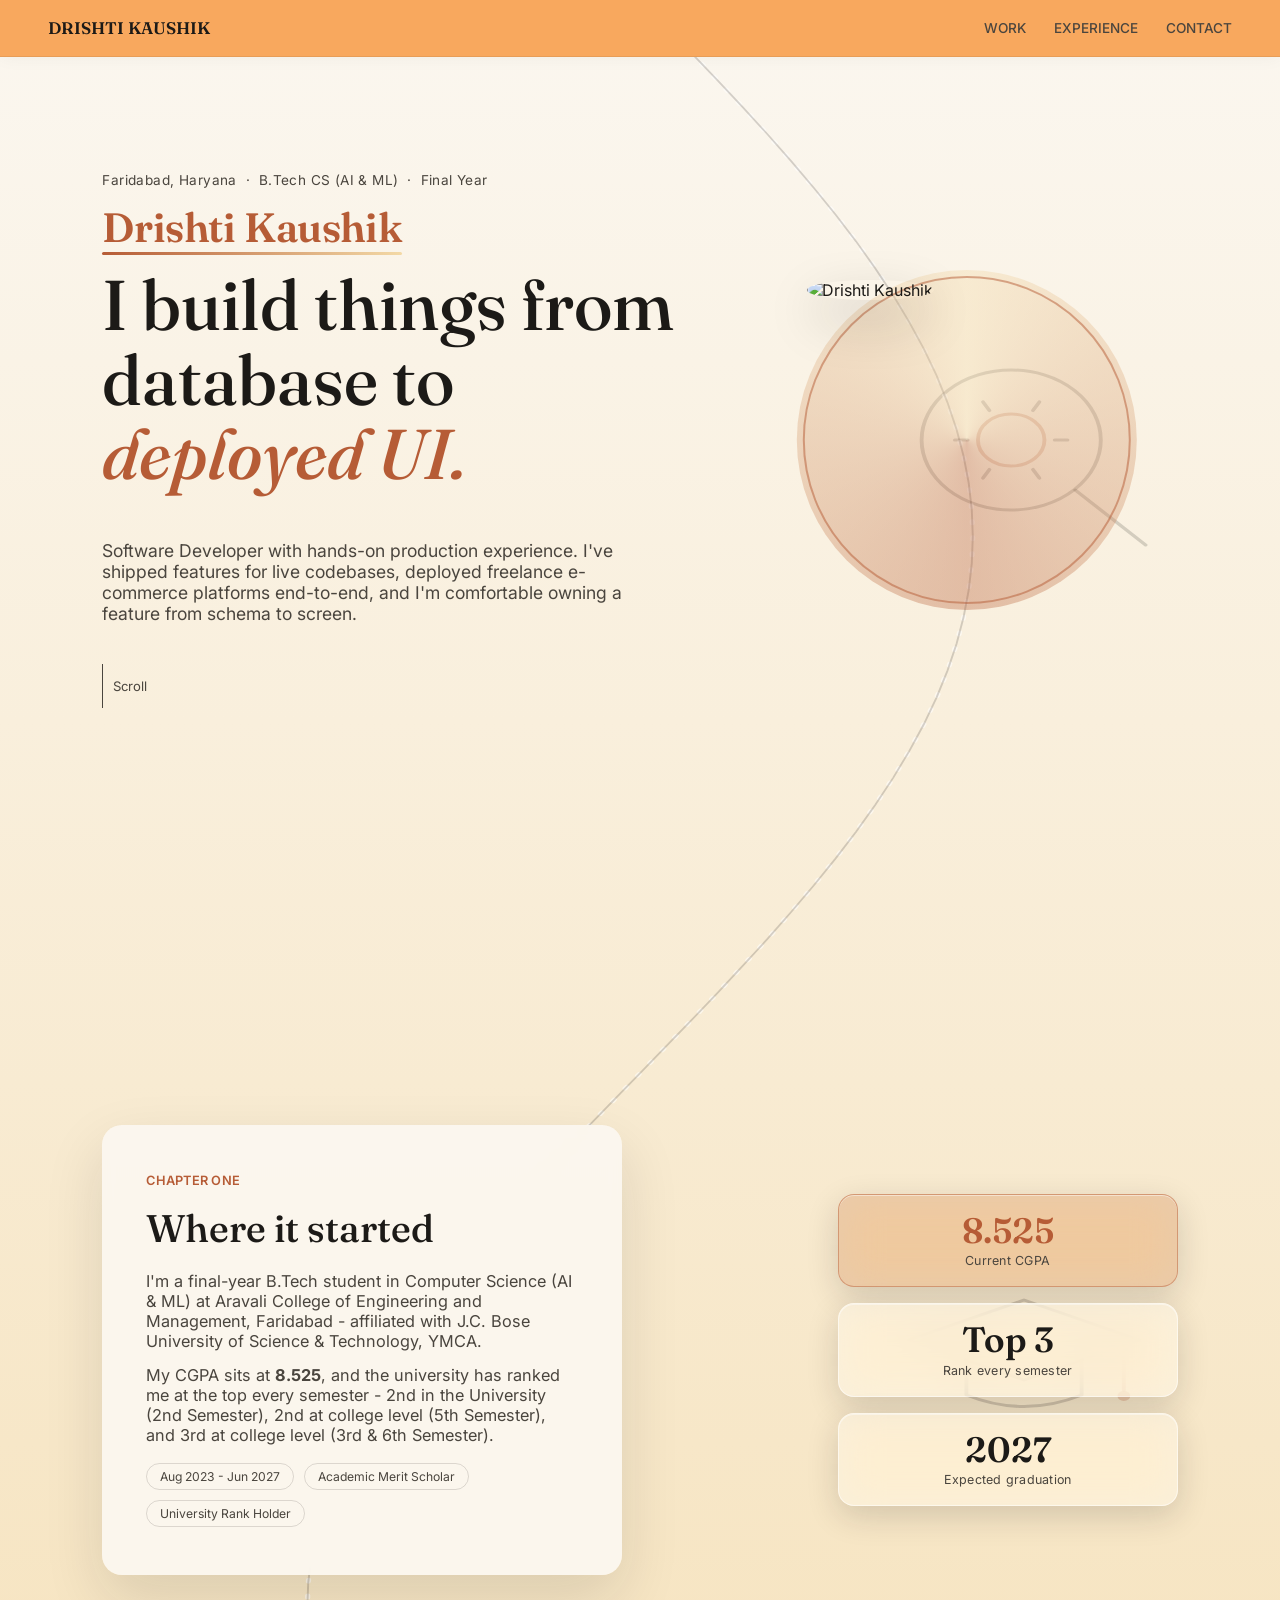
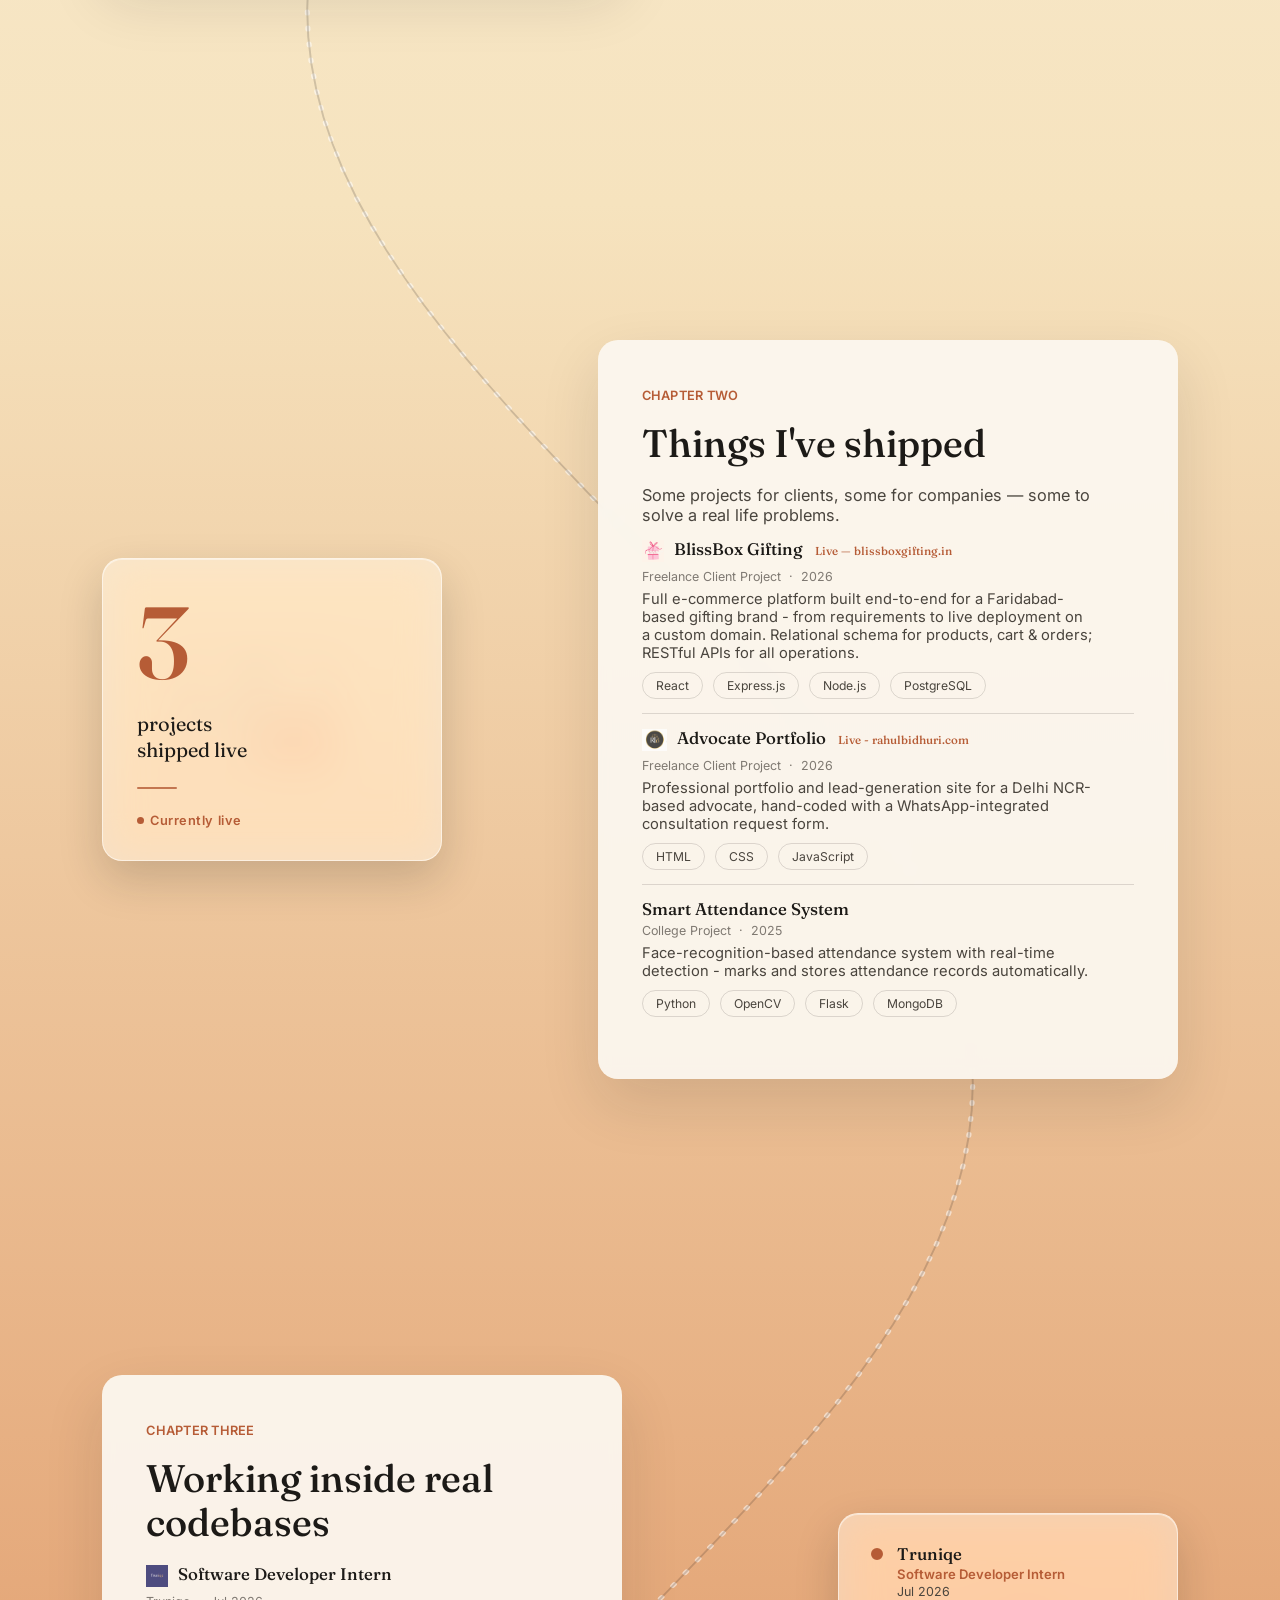
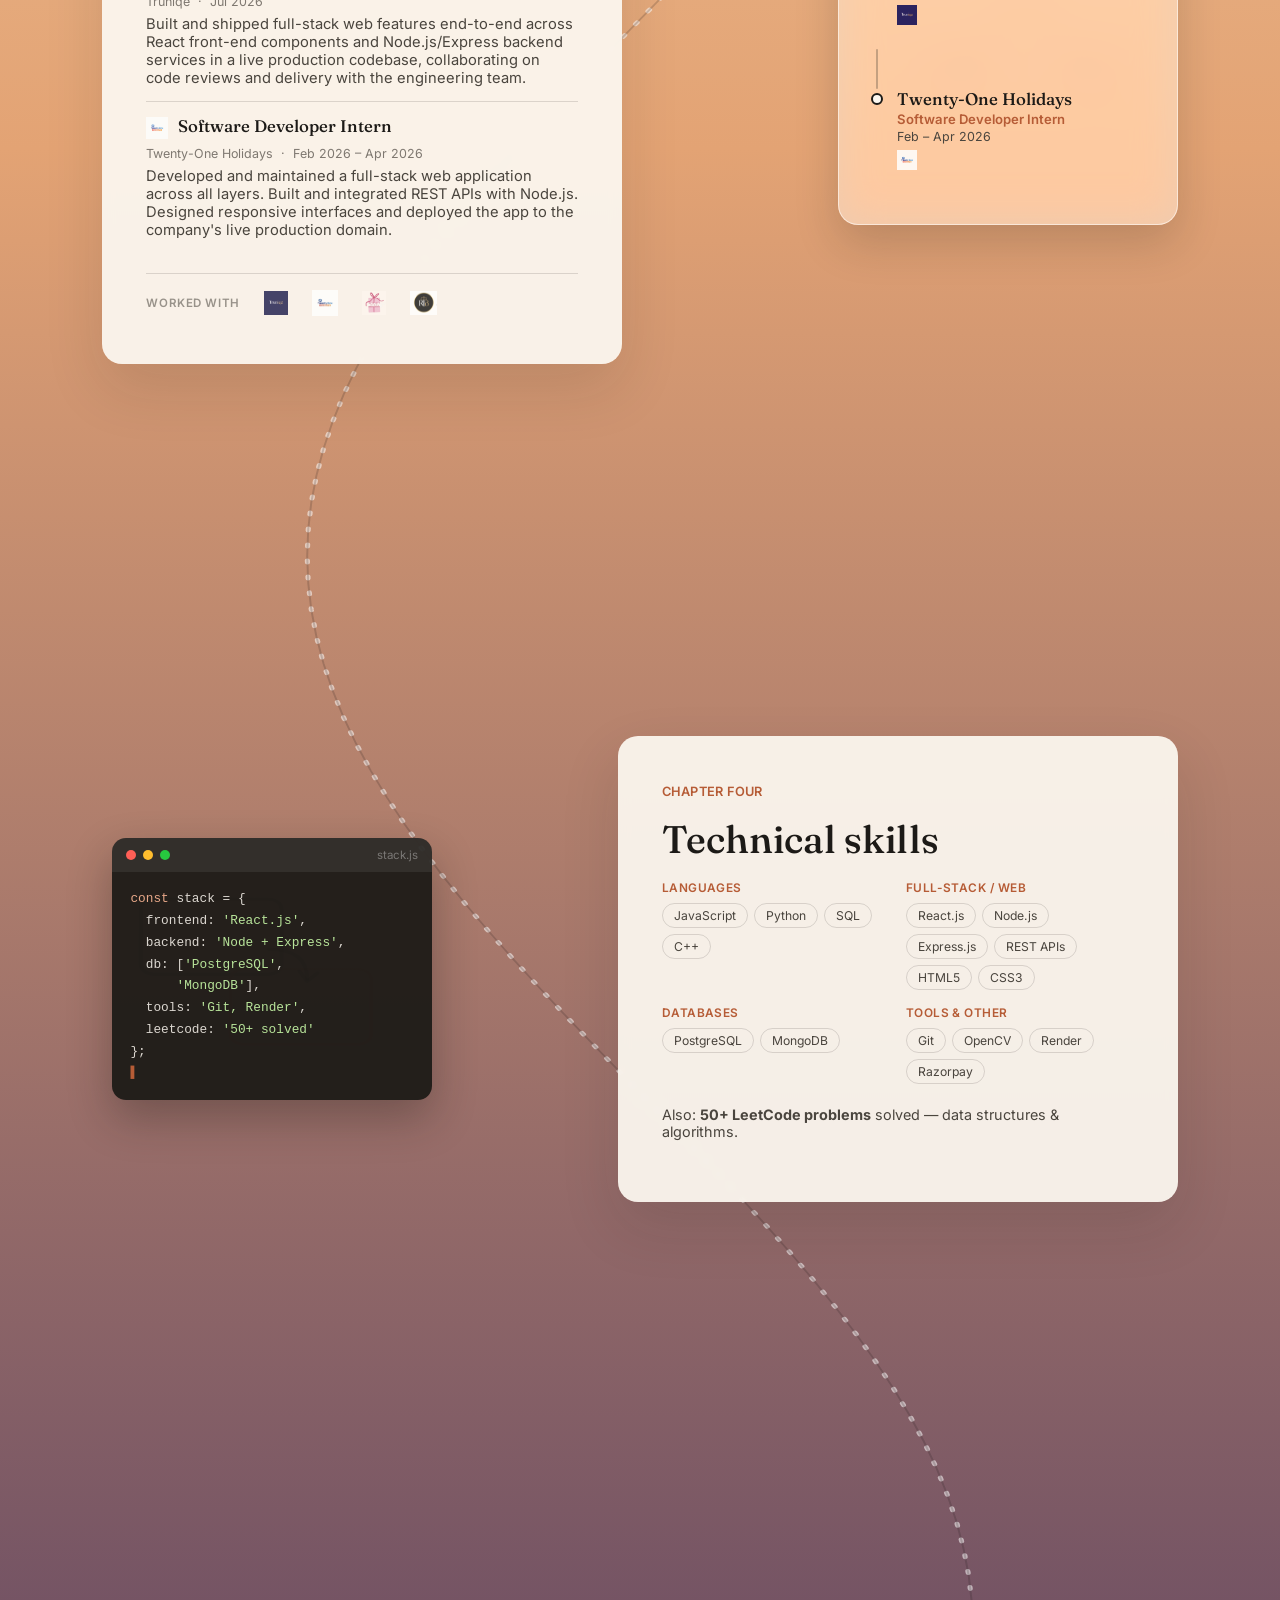
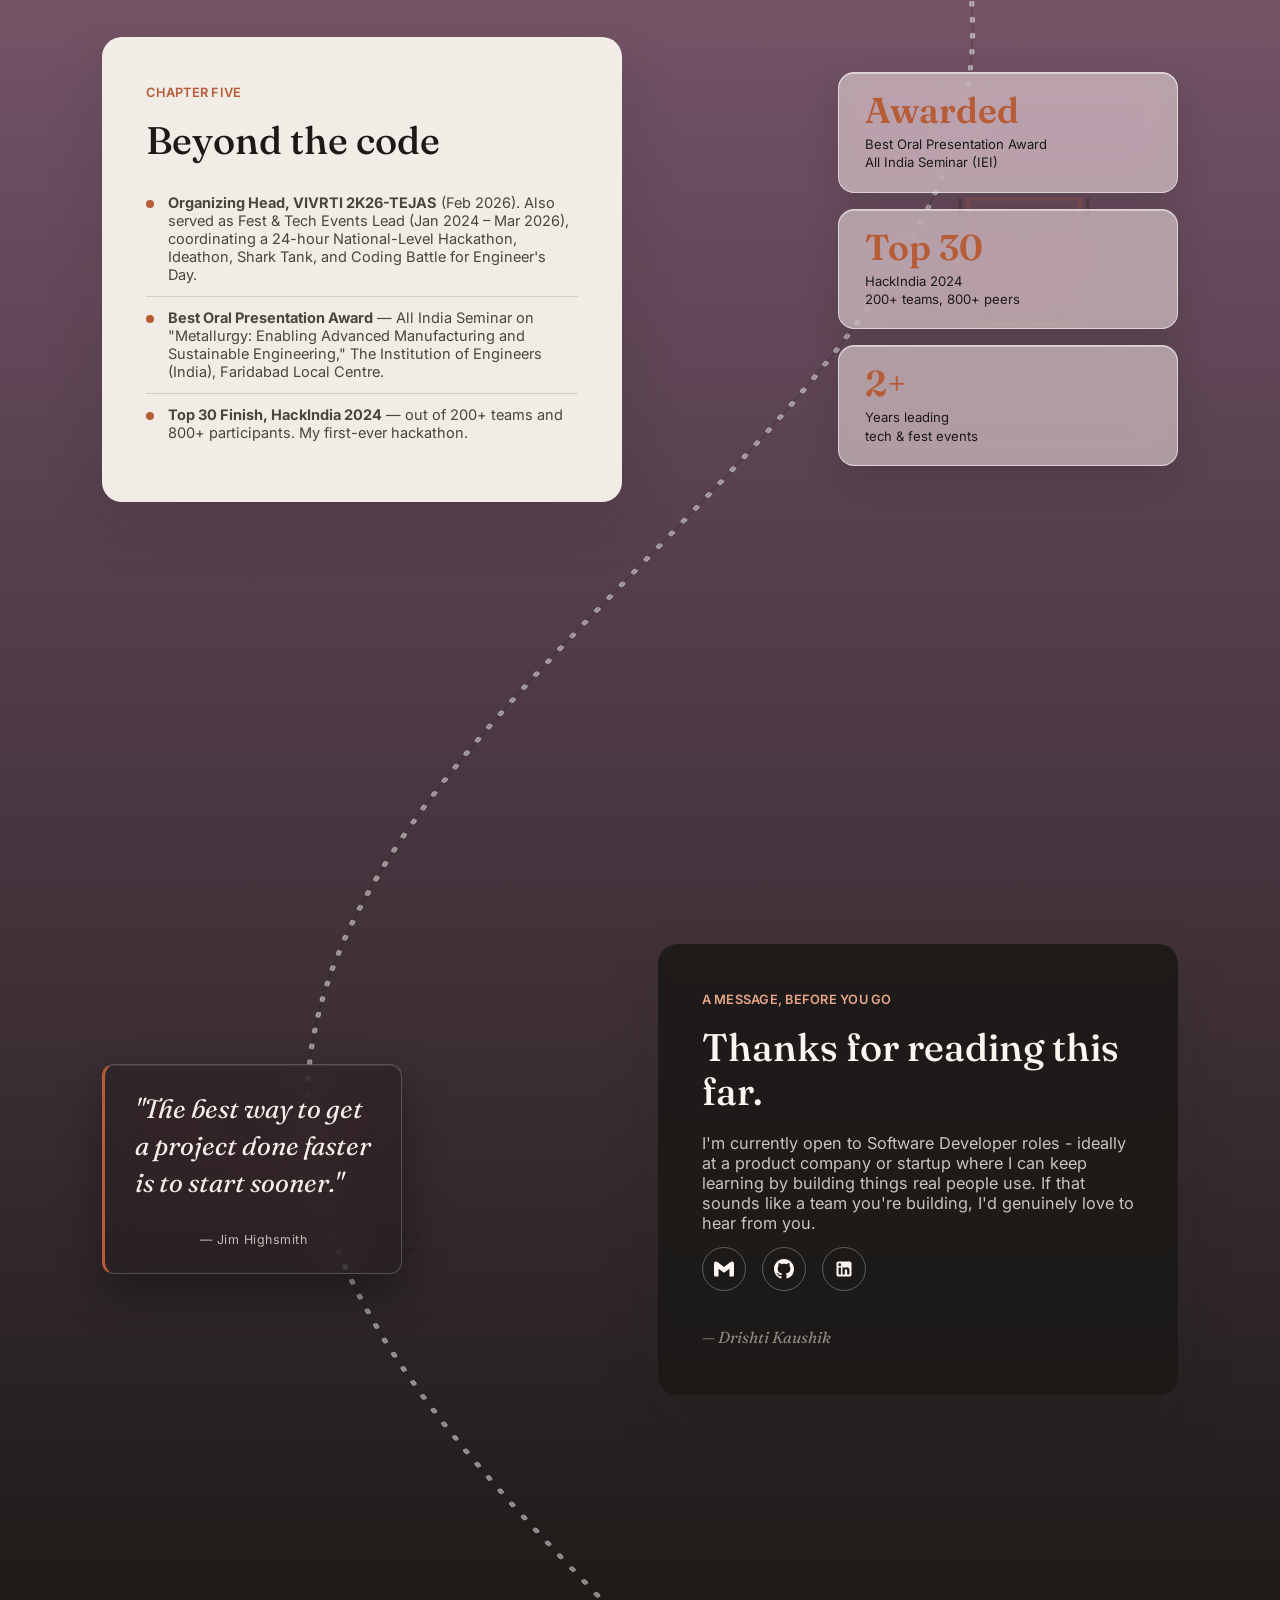
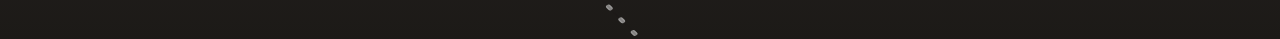
==== commit e935a263: "Update index.html" ====
--- a/index.html
+++ b/index.html
@@ -270,12 +270,12 @@
       </div>
       <div class="side-deco deco-ach-nums" aria-hidden="true">
         <div class="ach-num-item">
-          <div class="ach-big-num">800+</div>
-          <div class="ach-big-label">Participants at<br>HackIndia 2024</div>
+          <div class="ach-big-num">Awarded</div>
+          <div class="ach-big-label">Best Oral Presentation Award<br>All India Seminar (IEI)</div>
         </div>
         <div class="ach-num-item">
           <div class="ach-big-num">Top 30</div>
-          <div class="ach-big-label">Out of 200+<br>competing teams</div>
+          <div class="ach-big-label">HackIndia 2024<br>200+ teams, 800+ peers</div>
         </div>
         <div class="ach-num-item">
           <div class="ach-big-num">2+</div>
--- a/style.css
+++ b/style.css
@@ -938,7 +938,7 @@
 
 .ach-big-num {
   font-family: var(--font-serif);
-  font-size: clamp(2.4rem, 4.2vw, 3.4rem);
+  font-size: clamp(1.75rem, 2.8vw, 2.35rem);
   font-weight: 600;
   color: var(--accent);
   line-height: 1;
